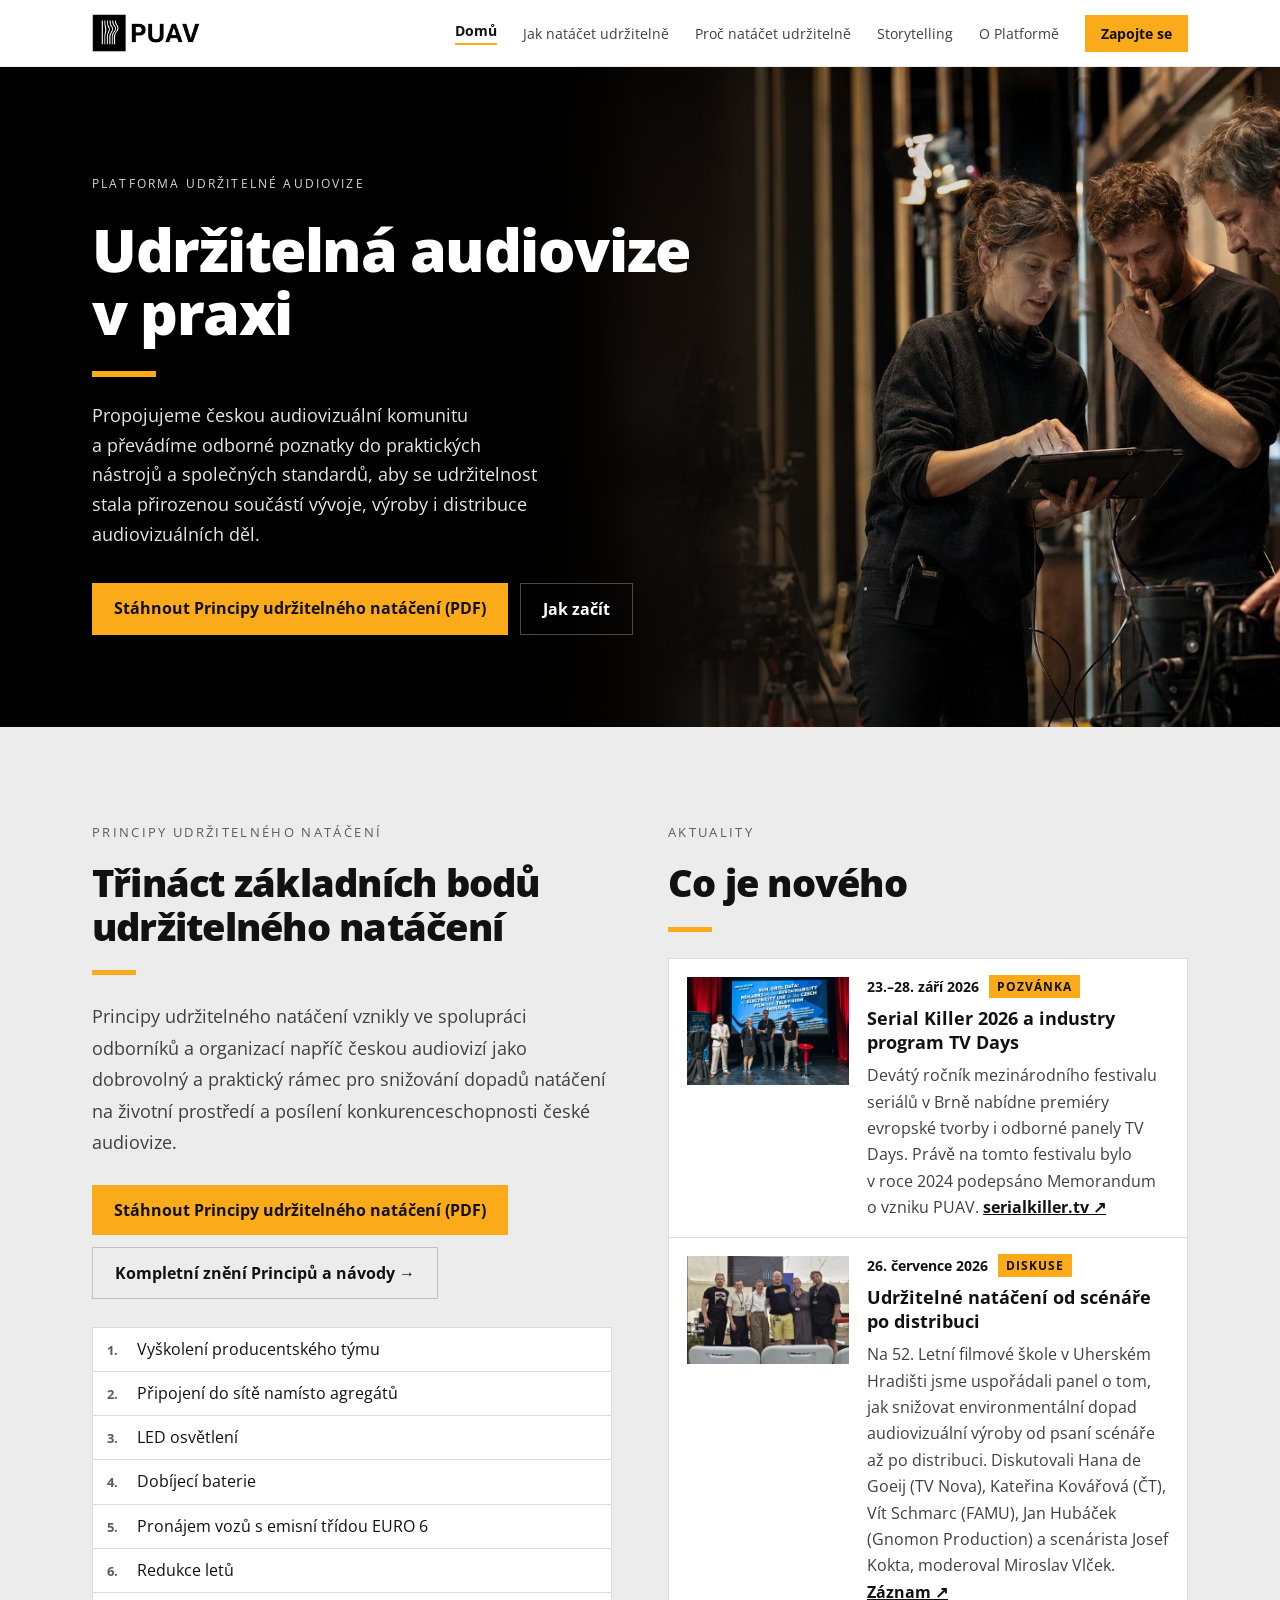
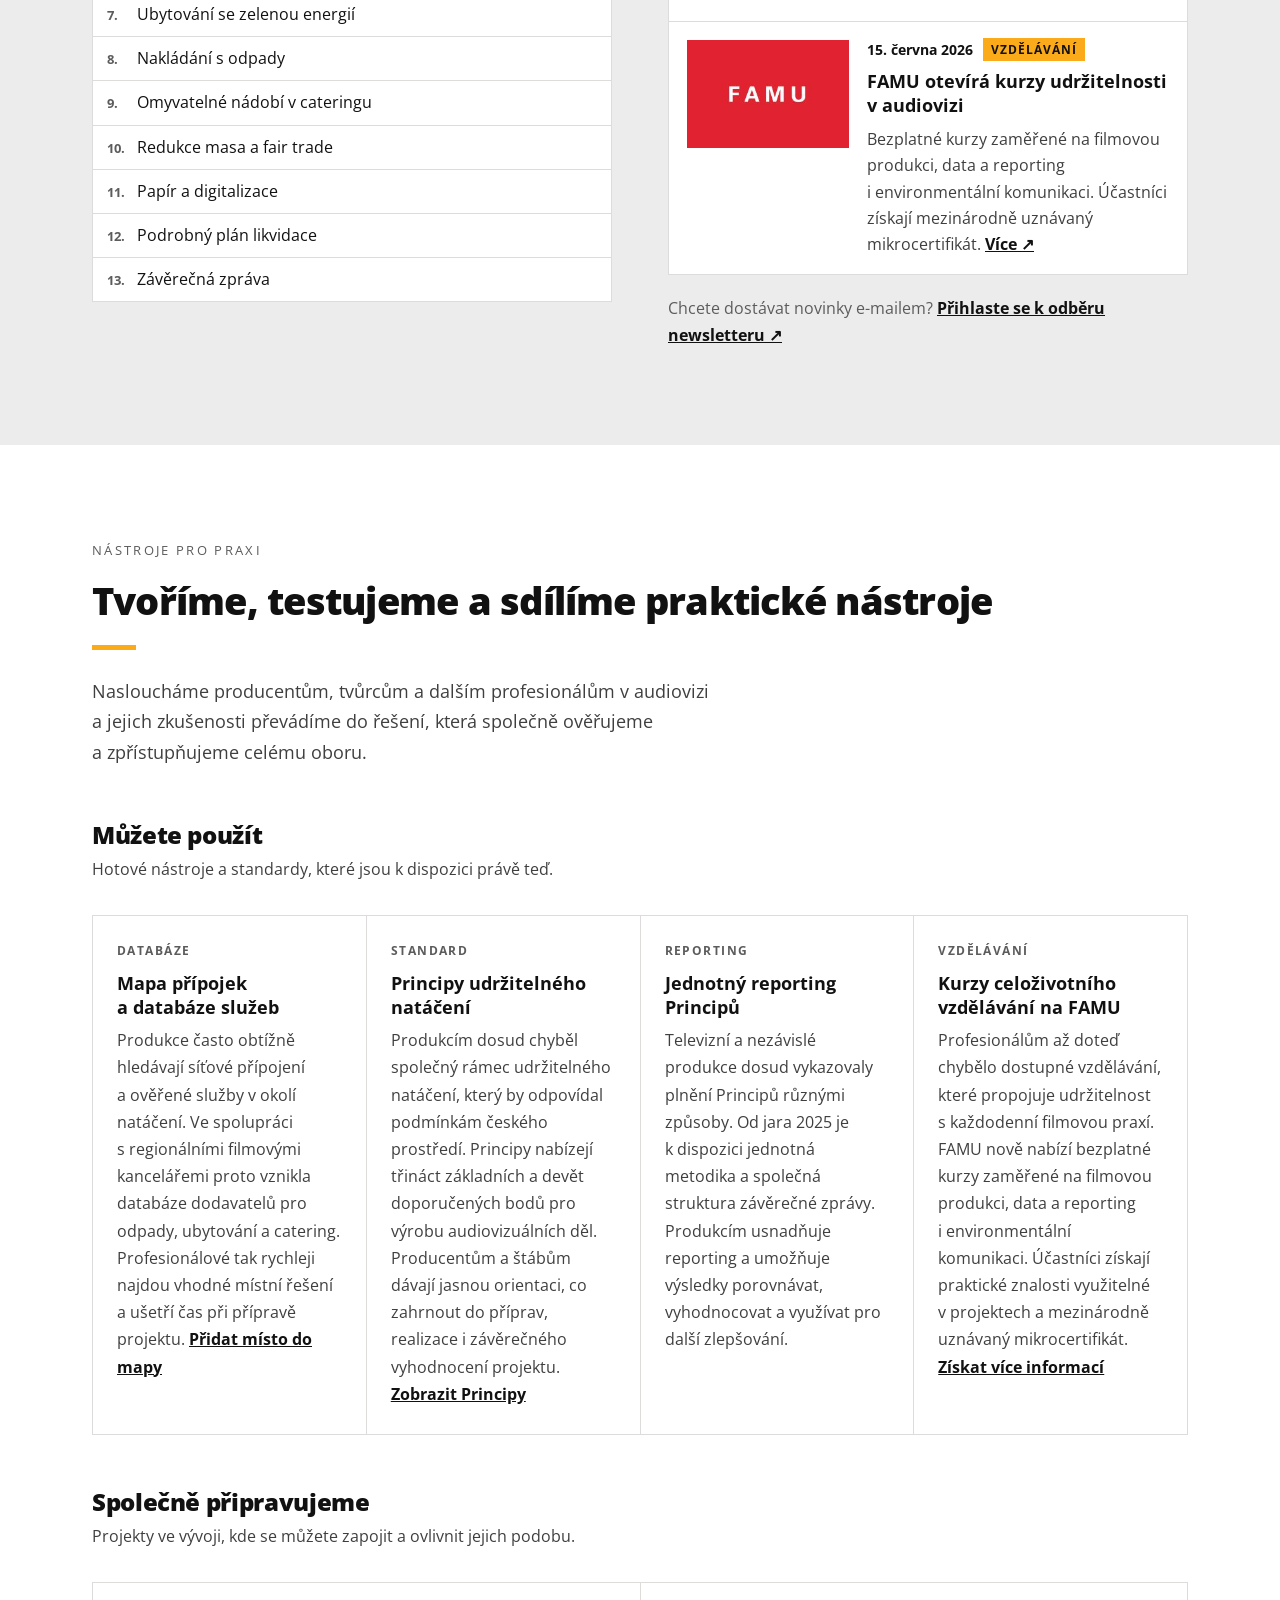
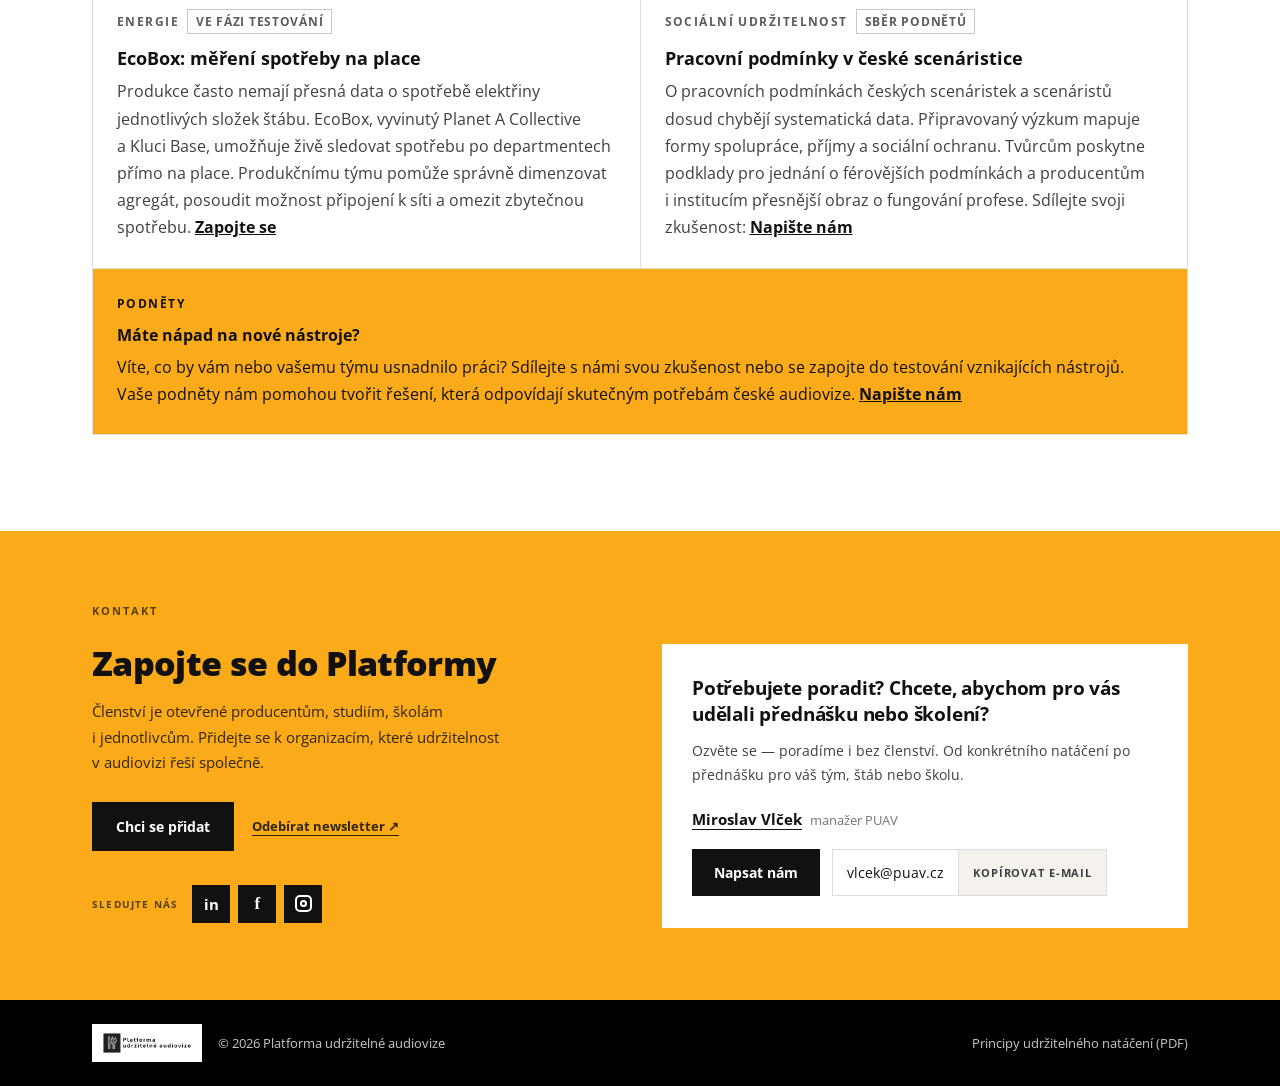
==== docs/index.html @ 274611f6 "Principy EN jako soubor na webu, odkaz na newsletter pod aktualitami - PDF Principles of Sustainable" ====
<!DOCTYPE html>
<html lang="cs">
<head>
<meta charset="utf-8">
<script>document.documentElement.classList.add('js')</script>
<meta name="viewport" content="width=device-width, initial-scale=1">
<title>PUAV – Platforma udržitelné audiovize</title>
<meta name="description" content="PUAV: Platforma udržitelné audiovize. Know-how, Principy udržitelného natáčení a praktické nástroje pro českou audiovizi.">
<link rel="canonical" href="https://puav.cz/">
<meta property="og:type" content="website">
<meta property="og:site_name" content="PUAV – Platforma udržitelné audiovize">
<meta property="og:locale" content="cs_CZ">
<meta property="og:title" content="PUAV – Platforma udržitelné audiovize">
<meta property="og:description" content="PUAV: Platforma udržitelné audiovize. Know-how, Principy udržitelného natáčení a praktické nástroje pro českou audiovizi.">
<meta property="og:url" content="https://puav.cz/">
<meta property="og:image" content="https://puav.cz/assets/img/og-image.jpg">
<meta property="og:image:width" content="1200">
<meta property="og:image:height" content="630">
<meta name="twitter:card" content="summary_large_image">
<link rel="icon" type="image/png" sizes="32x32" href="assets/img/favicon-32.png">
<link rel="apple-touch-icon" sizes="180x180" href="assets/img/apple-touch-icon.png">
<link rel="preload" href="assets/fonts/open-sans-normal-latin-ext.woff2" as="font" type="font/woff2" crossorigin>
<link rel="preload" href="assets/fonts/open-sans-normal-latin.woff2" as="font" type="font/woff2" crossorigin>
<link rel="stylesheet" href="assets/css/puav.css?v=7e4db2ea">
<script src="assets/js/puav.js?v=ec6d3b23" defer></script>
<script type="application/ld+json">{"@context": "https://schema.org", "@type": "Organization", "name": "PUAV – Platforma udržitelné audiovize", "alternateName": "PUAV", "url": "https://puav.cz/", "logo": "https://puav.cz/assets/img/puav-logo-1200.png", "email": "vlcek@puav.cz", "description": "Oborová platforma, která propojuje producenty, režiséry, vysílatele, profesní asociace, filmové školy a odborníky na udržitelnost v české audiovizi.", "foundingDate": "2024-09", "areaServed": "CZ", "sameAs": ["https://www.linkedin.com/company/puavcz", "https://www.facebook.com/puav.cz", "https://www.instagram.com/puav.cz/"]}</script>
</head>
<body>
<a href="#main-content" class="skip-link">Přeskočit na hlavní obsah</a>
<div class="page">
<header class="site-header" style="position: sticky; top: 0px; z-index: 50; background: rgb(255, 255, 255); border-bottom: 1px solid rgb(237, 236, 237);">
  <div style="max-width: 1160px; margin: 0px auto; padding: 14px 32px; display: flex; align-items: center; justify-content: space-between; gap: 28px; flex-wrap: wrap;">
    <a href="./" style="display: flex; align-items: center; text-decoration: none; padding-right: 10px;">
      <img width="360" height="127" src="assets/img/puav-logo.png" alt="PUAV: Platforma udržitelné audiovize" style="height: 38px; width: auto; display: block;">
    </a>
    <button type="button" class="menu-toggle" aria-expanded="false" aria-controls="hlavni-navigace"><span class="menu-toggle-icon" aria-hidden="true"></span><span class="menu-toggle-label">Menu</span></button>
    <nav id="hlavni-navigace" aria-label="Hlavní navigace" style="display: flex; align-items: center; gap: 26px; flex-wrap: wrap;">
      <a aria-current="page" href="./" style="font-size: 14px; font-weight: 700; text-decoration: none; color: rgb(17, 17, 17); border-bottom: 2px solid rgb(251, 170, 26); padding-bottom: 3px;">Domů</a>
      <a href="jak-natacet-udrzitelne/" style="font-size: 14px; text-decoration: none; color: rgb(63, 63, 63);">Jak natáčet udržitelně</a>
      <a href="proc-natacet-udrzitelne/" style="font-size: 14px; text-decoration: none; color: rgb(63, 63, 63);">Proč natáčet udržitelně</a>
      <a href="storytelling/" style="font-size: 14px; text-decoration: none; color: rgb(63, 63, 63);">Storytelling</a>
      <a href="o-platforme/" style="font-size: 14px; text-decoration: none; color: rgb(63, 63, 63);">O&nbsp;Platformě</a>
      <a href="#kontakt" style="font-size: 14px; font-weight: 700; text-decoration: none; color: rgb(17, 17, 17); background: rgb(251, 170, 26); padding: 9px 16px;">Zapojte se</a>
    </nav>
  </div></header>
<main id="main-content">
<section id="top" style="background: rgb(0, 0, 0); color: rgb(255, 255, 255); position: relative; overflow: hidden;">
  <div style="position: absolute; inset: 0px; overflow: hidden;">
    <img width="1672" height="941" src="assets/img/foto-stab-pri-nataceni.jpg" alt="Štáb při natáčení: kamera, světla a technika v hale" class="r0" style="position: absolute; top: 0px; right: 0px; bottom: 0px; width: 58%; height: 100%; object-fit: cover; object-position: 50% 45%; mask-image: linear-gradient(to right, transparent 0%, rgba(0, 0, 0, 0.5) 22%, rgb(0, 0, 0) 46%);">
    <img width="1672" height="941" src="assets/img/foto-stab-pri-nataceni.jpg" alt="" aria-hidden="true" class="r0" style="position: absolute; top: 0px; right: 0px; bottom: 0px; width: 58%; height: 100%; object-fit: cover; object-position: 50% 45%; filter: blur(22px) saturate(0.9); transform: scale(1.08); mask-image: linear-gradient(to right, transparent 0%, rgb(0, 0, 0) 16%, transparent 44%);">
    <div style="position: absolute; inset: 0px; background: linear-gradient(to right, rgb(0, 0, 0) 0%, rgb(0, 0, 0) 34%, rgba(0, 0, 0, 0.72) 48%, rgba(0, 0, 0, 0.12) 72%, rgba(0, 0, 0, 0) 100%);"></div>
      </div>
  <div style="max-width: 1160px; margin: 0px auto; padding: 104px 32px 88px; position: relative; display: grid; grid-template-columns: minmax(0px, 1fr); gap: 56px; align-items: center; min-height: 660px;">
    <div style="max-width: 620px;">
      <span style="display: block; font-size: 12px; letter-spacing: 0.18em; text-transform: uppercase; color: rgb(217, 217, 217); margin-bottom: 26px;">Platforma udržitelné audiovize</span>
      <h1 style="font-size: clamp(36px, 4.6vw, 60px); font-weight: 800; line-height: 1.08; letter-spacing: -0.025em; text-wrap: pretty;">Udržitelná audiovize<br>v&nbsp;praxi</h1>
      <div style="width: 64px; height: 6px; background: rgb(251, 170, 26); margin: 26px 0px 24px;"></div>
      <p style="font-size: 18px; line-height: 1.65; color: rgb(230, 230, 230); max-width: 46ch;">Propojujeme českou audiovizuální komunitu a&nbsp;převádíme odborné poznatky do praktických nástrojů a&nbsp;společných standardů, aby se udržitelnost stala přirozenou součástí vývoje, výroby i&nbsp;distribuce audiovizuálních děl.</p>
            <div style="display: flex; gap: 12px; flex-wrap: wrap; margin-top: 34px;">
        <a href="ke-stazeni/principy-udrzitelneho-nataceni-cz.pdf" download="Principy udrzitelneho nataceni CZ.pdf" style="font-size: 16px; font-weight: 700; text-decoration: none; color: rgb(17, 17, 17); background: rgb(251, 170, 26); padding: 14px 22px;">Stáhnout Principy udržitelného natáčení (PDF)</a>
        <a href="jak-natacet-udrzitelne/" style="font-size: 16px; font-weight: 700; text-decoration: none; color: rgb(255, 255, 255); border: 1px solid rgb(74, 74, 74); padding: 14px 22px;">Jak začít</a>
      </div>
    </div>
  </div></section>
<section id="principy" style="background: rgb(237, 236, 237);">
  <div style="max-width: 1160px; margin: 0px auto; padding: 96px 32px;">
  <div style="display: grid; grid-template-columns: repeat(auto-fit, minmax(340px, 1fr)); gap: 56px; align-items: start;" class="r5">
    <div>

      <span style="display: block; font-size: 13px; letter-spacing: 0.18em; text-transform: uppercase; color: rgb(92, 92, 92); margin-bottom: 20px;">Principy udržitelného natáčení</span>
      <h2 style="font-size: clamp(28px, 3vw, 38px); font-weight: 800; letter-spacing: -0.02em; line-height: 1.15; max-width: 22ch; text-wrap: pretty;">Třináct základních bodů udržitelného natáčení</h2>
      <div style="width: 44px; height: 5px; background: rgb(251, 170, 26); margin: 22px 0px 26px;"></div>
      <p style="font-size: 18px; line-height: 1.75; color: rgb(63, 63, 63); margin-bottom: 20px;">Principy udržitelného natáčení vznikly ve spolupráci odborníků a&nbsp;organizací napříč českou audiovizí jako dobrovolný a&nbsp;praktický rámec pro snižování dopadů natáčení na životní prostředí a&nbsp;posílení konkurenceschopnosti české audiovize.</p>
      <div style="display: flex; gap: 12px; flex-wrap: wrap; margin-top: 26px;">
        <a href="ke-stazeni/principy-udrzitelneho-nataceni-cz.pdf" download="Principy udrzitelneho nataceni CZ.pdf" style="font-size: 16px; font-weight: 700; text-decoration: none; color: rgb(17, 17, 17); background: rgb(251, 170, 26); padding: 14px 22px;">Stáhnout Principy udržitelného natáčení (PDF)</a>
        <a href="jak-natacet-udrzitelne/#principy" style="font-size: 16px; font-weight: 700; text-decoration: none; color: rgb(17, 17, 17); border: 1px solid rgb(192, 192, 192); padding: 14px 22px;">Kompletní znění Principů a&nbsp;návody →</a>
      </div>
      <ol style="display: grid; grid-template-columns: 1fr; gap: 1px; background: rgb(222, 220, 218); border: 1px solid rgb(222, 220, 218); margin-top: 28px;">
        <li style="background: rgb(255, 255, 255); padding: 10px 14px; display: flex; align-items: baseline; gap: 8px;"><span style="font-size: 13px; font-weight: 700; color: rgb(92, 92, 92); min-width: 22px;">1.</span><span style="font-size: 16px; line-height: 1.45;">Vyškolení producentského týmu</span></li>
        <li style="background: rgb(255, 255, 255); padding: 10px 14px; display: flex; align-items: baseline; gap: 8px;"><span style="font-size: 13px; font-weight: 700; color: rgb(92, 92, 92); min-width: 22px;">2.</span><span style="font-size: 16px; line-height: 1.45;">Připojení do sítě namísto agregátů</span></li>
        <li style="background: rgb(255, 255, 255); padding: 10px 14px; display: flex; align-items: baseline; gap: 8px;"><span style="font-size: 13px; font-weight: 700; color: rgb(92, 92, 92); min-width: 22px;">3.</span><span style="font-size: 16px; line-height: 1.45;">LED osvětlení</span></li>
        <li style="background: rgb(255, 255, 255); padding: 10px 14px; display: flex; align-items: baseline; gap: 8px;"><span style="font-size: 13px; font-weight: 700; color: rgb(92, 92, 92); min-width: 22px;">4.</span><span style="font-size: 16px; line-height: 1.45;">Dobíjecí baterie</span></li>
        <li style="background: rgb(255, 255, 255); padding: 10px 14px; display: flex; align-items: baseline; gap: 8px;"><span style="font-size: 13px; font-weight: 700; color: rgb(92, 92, 92); min-width: 22px;">5.</span><span style="font-size: 16px; line-height: 1.45;">Pronájem vozů s&nbsp;emisní třídou EURO 6</span></li>
        <li style="background: rgb(255, 255, 255); padding: 10px 14px; display: flex; align-items: baseline; gap: 8px;"><span style="font-size: 13px; font-weight: 700; color: rgb(92, 92, 92); min-width: 22px;">6.</span><span style="font-size: 16px; line-height: 1.45;">Redukce letů</span></li>
        <li style="background: rgb(255, 255, 255); padding: 10px 14px; display: flex; align-items: baseline; gap: 8px;"><span style="font-size: 13px; font-weight: 700; color: rgb(92, 92, 92); min-width: 22px;">7.</span><span style="font-size: 16px; line-height: 1.45;">Ubytování se zelenou energií</span></li>
        <li style="background: rgb(255, 255, 255); padding: 10px 14px; display: flex; align-items: baseline; gap: 8px;"><span style="font-size: 13px; font-weight: 700; color: rgb(92, 92, 92); min-width: 22px;">8.</span><span style="font-size: 16px; line-height: 1.45;">Nakládání s&nbsp;odpady</span></li>
        <li style="background: rgb(255, 255, 255); padding: 10px 14px; display: flex; align-items: baseline; gap: 8px;"><span style="font-size: 13px; font-weight: 700; color: rgb(92, 92, 92); min-width: 22px;">9.</span><span style="font-size: 16px; line-height: 1.45;">Omyvatelné nádobí v&nbsp;cateringu</span></li>
        <li style="background: rgb(255, 255, 255); padding: 10px 14px; display: flex; align-items: baseline; gap: 8px;"><span style="font-size: 13px; font-weight: 700; color: rgb(92, 92, 92); min-width: 22px;">10.</span><span style="font-size: 16px; line-height: 1.45;">Redukce masa a&nbsp;fair trade</span></li>
        <li style="background: rgb(255, 255, 255); padding: 10px 14px; display: flex; align-items: baseline; gap: 8px;"><span style="font-size: 13px; font-weight: 700; color: rgb(92, 92, 92); min-width: 22px;">11.</span><span style="font-size: 16px; line-height: 1.45;">Papír a&nbsp;digitalizace</span></li>
        <li style="background: rgb(255, 255, 255); padding: 10px 14px; display: flex; align-items: baseline; gap: 8px;"><span style="font-size: 13px; font-weight: 700; color: rgb(92, 92, 92); min-width: 22px;">12.</span><span style="font-size: 16px; line-height: 1.45;">Podrobný plán likvidace</span></li>
        <li style="background: rgb(255, 255, 255); padding: 10px 14px; display: flex; align-items: baseline; gap: 8px;"><span style="font-size: 13px; font-weight: 700; color: rgb(92, 92, 92); min-width: 22px;">13.</span><span style="font-size: 16px; line-height: 1.45;">Závěrečná zpráva</span></li>
      </ol>
    </div>
    <div id="aktuality">

      <span style="display: block; font-size: 13px; letter-spacing: 0.18em; text-transform: uppercase; color: rgb(92, 92, 92); margin-bottom: 20px;">Aktuality</span>
      <h2 style="font-size: clamp(28px, 3vw, 38px); font-weight: 800; letter-spacing: -0.02em; line-height: 1.15; text-wrap: pretty;">Co je nového</h2>
      <div style="width: 44px; height: 5px; background: rgb(251, 170, 26); margin: 22px 0px 26px;"></div>
      <div style="display: grid; grid-template-columns: repeat(auto-fit, minmax(330px, 1fr)); gap: 1px; background: rgb(222, 220, 218); border: 1px solid rgb(222, 220, 218);" class="r5">

        <!-- AKTUALITY:START -->
        <article class="news-item">
          <div class="news-thumb" style="background: rgb(237, 236, 237); position: relative; overflow: hidden;"><img src="assets/img/aktualita-serial-killer.jpg" width="720" height="480" loading="lazy" decoding="async" alt="Panelová diskuse o udržitelném využívání elektřiny na Serial Killer TV Days" style="position: absolute; inset: 0; width: 100%; height: 100%; object-fit: cover; object-position: 50% 50%;"></div>
          <div style="padding: 16px 18px;">
            <div style="display: flex; align-items: center; gap: 10px; flex-wrap: wrap; margin-bottom: 8px;">
              <time datetime="2026-09-23" style="font-size: 14px; font-weight: 700; color: rgb(17, 17, 17);">23.–28. září 2026</time>
              <span style="font-size: 12px; font-weight: 700; letter-spacing: 0.08em; text-transform: uppercase; background: rgb(251, 170, 26); color: rgb(17, 17, 17); padding: 3px 8px;">Pozvánka</span>
            </div>
            <h3 style="font-size: 18px; font-weight: 700; line-height: 1.35; margin-bottom: 8px;">Serial Killer 2026 a&nbsp;industry program TV Days</h3>
            <p style="font-size: 16px; line-height: 1.65; color: rgb(63, 63, 63);">Devátý ročník mezinárodního festivalu seriálů v&nbsp;Brně nabídne premiéry evropské tvorby i&nbsp;odborné panely TV Days. Právě na tomto festivalu bylo v&nbsp;roce 2024 podepsáno Memorandum o&nbsp;vzniku PUAV. <a href="https://serialkiller.tv/" target="_blank" rel="noopener" style="font-weight: 700;">serialkiller.tv ↗</a></p>
          </div>
        </article>
        <article class="news-item">
          <div class="news-thumb" style="background: rgb(237, 236, 237); position: relative; overflow: hidden;"><img src="assets/img/aktualita-lfs-2026.jpg" width="720" height="541" loading="lazy" decoding="async" alt="Účastníci panelu Udržitelné natáčení od scénáře po distribuci na Letní filmové škole" style="position: absolute; inset: 0; width: 100%; height: 100%; object-fit: cover; object-position: 50% 50%;"></div>
          <div style="padding: 16px 18px;">
            <div style="display: flex; align-items: center; gap: 10px; flex-wrap: wrap; margin-bottom: 8px;">
              <time datetime="2026-07-26" style="font-size: 14px; font-weight: 700; color: rgb(17, 17, 17);">26. července 2026</time>
              <span style="font-size: 12px; font-weight: 700; letter-spacing: 0.08em; text-transform: uppercase; background: rgb(251, 170, 26); color: rgb(17, 17, 17); padding: 3px 8px;">Diskuse</span>
            </div>
            <h3 style="font-size: 18px; font-weight: 700; line-height: 1.35; margin-bottom: 8px;">Udržitelné natáčení od scénáře po distribuci</h3>
            <p style="font-size: 16px; line-height: 1.65; color: rgb(63, 63, 63);">Na 52. Letní filmové škole v&nbsp;Uherském Hradišti jsme uspořádali panel o&nbsp;tom, jak snižovat environmentální dopad audiovizuální výroby od psaní scénáře až po distribuci. Diskutovali Hana de Goeij (TV Nova), Kateřina Kovářová (ČT), Vít Schmarc (FAMU), Jan Hubáček (Gnomon Production) a&nbsp;scenárista Josef Kokta, moderoval Miroslav Vlček. <a href="https://youtu.be/MlWrlD6T4PE" target="_blank" rel="noopener" style="font-weight: 700;">Záznam ↗</a></p>
          </div>
        </article>
        <article class="news-item">
          <div class="news-thumb" style="background: rgb(225, 34, 49); display: flex; align-items: center; justify-content: center; padding: 12px;"><img src="assets/img/aktualita-famu.png" width="152" height="64" loading="lazy" decoding="async" alt="FAMU" style="width: 70%; max-width: 140px; height: auto; display: block;"></div>
          <div style="padding: 16px 18px;">
            <div style="display: flex; align-items: center; gap: 10px; flex-wrap: wrap; margin-bottom: 8px;">
              <time datetime="2026-06-15" style="font-size: 14px; font-weight: 700; color: rgb(17, 17, 17);">15. června 2026</time>
              <span style="font-size: 12px; font-weight: 700; letter-spacing: 0.08em; text-transform: uppercase; background: rgb(251, 170, 26); color: rgb(17, 17, 17); padding: 3px 8px;">Vzdělávání</span>
            </div>
            <h3 style="font-size: 18px; font-weight: 700; line-height: 1.35; margin-bottom: 8px;">FAMU otevírá kurzy udržitelnosti v&nbsp;audiovizi</h3>
            <p style="font-size: 16px; line-height: 1.65; color: rgb(63, 63, 63);">Bezplatné kurzy zaměřené na filmovou produkci, data a&nbsp;reporting i&nbsp;environmentální komunikaci. Účastníci získají mezinárodně uznávaný mikrocertifikát. <a href="https://www.famu.cz/cs/fakulta/environmentalni-agenda/udrzitelnost-v-audiovizi-nove-kurzy-czv-s-mikrocertifikaty/" target="_blank" rel="noopener" style="font-weight: 700;">Více ↗</a></p>
          </div>
        </article>
        <!-- AKTUALITY:END -->

      </div>
      <p style="font-size: 16px; line-height: 1.7; color: rgb(92, 92, 92); margin-top: 20px;">Chcete dostávat novinky e-mailem? <a href="https://puav.substack.com/" target="_blank" rel="noopener" style="font-weight: 700; color: rgb(17, 17, 17);">Přihlaste se k&nbsp;odběru newsletteru ↗</a></p>
    </div>
    </div>
  </div>
  </section>
<section id="aktivity">
  <div style="max-width: 1160px; margin: 0px auto; padding: 96px 32px;">
  <span style="display: block; font-size: 13px; letter-spacing: 0.18em; text-transform: uppercase; color: rgb(92, 92, 92); margin-bottom: 20px;">Nástroje pro praxi</span>
  <h2 style="font-size: clamp(28px, 3vw, 38px); font-weight: 800; letter-spacing: -0.02em; line-height: 1.15;">Tvoříme, testujeme a&nbsp;sdílíme praktické nástroje</h2>
  <div style="width: 44px; height: 5px; background: rgb(251, 170, 26); margin: 22px 0px 26px;"></div>
  <p style="font-size: 18px; line-height: 1.7; color: rgb(63, 63, 63); max-width: 62ch;">Nasloucháme producentům, tvůrcům a&nbsp;dalším profesionálům v&nbsp;audiovizi a&nbsp;jejich zkušenosti převádíme do řešení, která společně ověřujeme a&nbsp;zpřístupňujeme celému oboru.</p>
  <h3 style="font-size: clamp(20px, 2.1vw, 24px); font-weight: 800; letter-spacing: -0.015em; line-height: 1.25; margin: 52px 0px 6px;">Můžete použít</h3>
  <p style="font-size: 16px; line-height: 1.7; color: rgb(63, 63, 63); max-width: 62ch;">Hotové nástroje a&nbsp;standardy, které jsou k&nbsp;dispozici právě teď.</p><div style="display: grid; grid-template-columns: repeat(auto-fit, minmax(245px, 1fr)); gap: 1px; background: rgb(222, 220, 218); border: 1px solid rgb(222, 220, 218); margin-top: 32px;" class="r5">
    <div style="background: rgb(255, 255, 255); padding: 26px 24px;">
      <div style="display: flex; align-items: center; gap: 8px; margin-bottom: 12px; flex-wrap: wrap;">
        <span style="font-size: 12px; font-weight: 700; letter-spacing: 0.12em; text-transform: uppercase; color: rgb(92, 92, 92);">Databáze</span>
      </div>
      <h3 style="font-size: 18px; font-weight: 700; line-height: 1.35; margin-bottom: 8px;">Mapa přípojek a&nbsp;databáze služeb</h3>
      <p style="font-size: 16px; line-height: 1.7; color: rgb(63, 63, 63);">Produkce často obtížně hledávají síťové přípojení a&nbsp;ověřené služby v&nbsp;okolí natáčení. Ve spolupráci s&nbsp;regionálními filmovými kancelářemi proto vznikla databáze dodavatelů pro odpady, ubytování a&nbsp;catering. Profesionálové tak rychleji najdou vhodné místní řešení a&nbsp;ušetří čas při přípravě projektu. <a href="https://www.mapotic.com/kratkodobepripojky" target="_blank" rel="noopener" style="font-weight: 700;">Přidat místo do mapy</a></p>
    </div>
    <div style="background: rgb(255, 255, 255); padding: 26px 24px;">
      <div style="display: flex; align-items: center; gap: 8px; margin-bottom: 12px; flex-wrap: wrap;">
        <span style="font-size: 12px; font-weight: 700; letter-spacing: 0.12em; text-transform: uppercase; color: rgb(92, 92, 92);">Standard</span>
      </div>
      <h3 style="font-size: 18px; font-weight: 700; line-height: 1.35; margin-bottom: 8px;">Principy udržitelného natáčení</h3>
      <p style="font-size: 16px; line-height: 1.7; color: rgb(63, 63, 63);">Produkcím dosud chyběl společný rámec udržitelného natáčení, který by odpovídal podmínkám českého prostředí. Principy nabízejí třináct základních a&nbsp;devět doporučených bodů pro výrobu audiovizuálních děl. Producentům a&nbsp;štábům dávají jasnou orientaci, co zahrnout do příprav, realizace i&nbsp;závěrečného vyhodnocení projektu. <a href="jak-natacet-udrzitelne/#principy" style="font-weight: 700;">Zobrazit Principy</a></p>
    </div>
    <div style="background: rgb(255, 255, 255); padding: 26px 24px;">
      <div style="display: flex; align-items: center; gap: 8px; margin-bottom: 12px; flex-wrap: wrap;">
        <span style="font-size: 12px; font-weight: 700; letter-spacing: 0.12em; text-transform: uppercase; color: rgb(92, 92, 92);">Reporting</span>
      </div>
      <h3 style="font-size: 18px; font-weight: 700; line-height: 1.35; margin-bottom: 8px;">Jednotný reporting Principů</h3>
      <p style="font-size: 16px; line-height: 1.7; color: rgb(63, 63, 63);">Televizní a&nbsp;nezávislé produkce dosud vykazovaly plnění Principů různými způsoby. Od jara 2025 je k&nbsp;dispozici jednotná metodika a&nbsp;společná struktura závěrečné zprávy. Produkcím usnadňuje reporting a&nbsp;umožňuje výsledky porovnávat, vyhodnocovat a&nbsp;využívat pro další zlepšování.</p>
    </div>
    <div style="background: rgb(255, 255, 255); padding: 26px 24px;">
      <div style="display: flex; align-items: center; gap: 8px; margin-bottom: 12px; flex-wrap: wrap;">
        <span style="font-size: 12px; font-weight: 700; letter-spacing: 0.12em; text-transform: uppercase; color: rgb(92, 92, 92);">Vzdělávání</span>
      </div>
      <h3 style="font-size: 18px; font-weight: 700; line-height: 1.35; margin-bottom: 8px;">Kurzy celoživotního vzdělávání na FAMU</h3>
      <p style="font-size: 16px; line-height: 1.7; color: rgb(63, 63, 63);">Profesionálům až doteď chybělo dostupné vzdělávání, které propojuje udržitelnost s&nbsp;každodenní filmovou praxí. FAMU nově nabízí bezplatné kurzy zaměřené na filmovou produkci, data a&nbsp;reporting i&nbsp;environmentální komunikaci. Účastníci získají praktické znalosti využitelné v&nbsp;projektech a&nbsp;mezinárodně uznávaný mikrocertifikát. <a href="https://www.famu.cz/cs/fakulta/environmentalni-agenda/udrzitelnost-v-audiovizi-nove-kurzy-czv-s-mikrocertifikaty/" target="_blank" rel="noopener" style="font-weight: 700;">Získat více informací</a></p>
    </div>
  </div>
  <h3 style="font-size: clamp(20px, 2.1vw, 24px); font-weight: 800; letter-spacing: -0.015em; line-height: 1.25; margin: 52px 0px 6px;">Společně připravujeme</h3>
  <p style="font-size: 16px; line-height: 1.7; color: rgb(63, 63, 63); max-width: 62ch;">Projekty ve vývoji, kde se můžete zapojit a&nbsp;ovlivnit jejich podobu.</p><div style="display: grid; grid-template-columns: repeat(auto-fit, minmax(340px, 1fr)); gap: 1px; background: rgb(222, 220, 218); border: 1px solid rgb(222, 220, 218); margin-top: 32px;" class="r5">
    <div style="background: rgb(255, 255, 255); padding: 26px 24px;">
      <div style="display: flex; align-items: center; gap: 8px; margin-bottom: 12px; flex-wrap: wrap;">
        <span style="font-size: 12px; font-weight: 700; letter-spacing: 0.12em; text-transform: uppercase; color: rgb(92, 92, 92);">Energie</span>
        <span style="font-size: 12px; font-weight: 700; letter-spacing: 0.06em; text-transform: uppercase; background: rgb(255, 255, 255); color: rgb(92, 92, 92); border: 1px solid rgb(201, 198, 195); padding: 3px 8px;">ve fázi testování</span>
      </div>
      <h3 style="font-size: 18px; font-weight: 700; line-height: 1.35; margin-bottom: 8px;">EcoBox: měření spotřeby na place</h3>
      <p style="font-size: 16px; line-height: 1.7; color: rgb(63, 63, 63);">Produkce často nemají přesná data o&nbsp;spotřebě elektřiny jednotlivých složek štábu. EcoBox, vyvinutý Planet A&nbsp;Collective a&nbsp;Kluci Base, umožňuje živě sledovat spotřebu po departmentech přímo na place. Produkčnímu týmu pomůže správně dimenzovat agregát, posoudit možnost připojení k&nbsp;síti a&nbsp;omezit zbytečnou spotřebu. <a href="#kontakt" style="font-weight: 700;">Zapojte se</a></p>
    </div>
    <div style="background: rgb(255, 255, 255); padding: 26px 24px;">
      <div style="display: flex; align-items: center; gap: 8px; margin-bottom: 12px; flex-wrap: wrap;">
        <span style="font-size: 12px; font-weight: 700; letter-spacing: 0.12em; text-transform: uppercase; color: rgb(92, 92, 92);">Sociální udržitelnost</span>
        <span style="font-size: 12px; font-weight: 700; letter-spacing: 0.06em; text-transform: uppercase; background: rgb(255, 255, 255); color: rgb(92, 92, 92); border: 1px solid rgb(201, 198, 195); padding: 3px 8px;">sběr podnětů</span>
      </div>
      <h3 style="font-size: 18px; font-weight: 700; line-height: 1.35; margin-bottom: 8px;">Pracovní podmínky v&nbsp;české scenáristice</h3><p style="font-size: 16px; line-height: 1.7; color: rgb(63, 63, 63);">O&nbsp;pracovních podmínkách českých scenáristek a&nbsp;scenáristů dosud chybějí systematická data. Připravovaný výzkum mapuje formy spolupráce, příjmy a&nbsp;sociální ochranu. Tvůrcům poskytne podklady pro jednání o&nbsp;férovějších podmínkách a&nbsp;producentům i&nbsp;institucím přesnější obraz o&nbsp;fungování profese. Sdílejte svoji zkušenost: <a href="#kontakt" style="font-weight: 700;">Napište nám</a></p>
    </div>
    <div style="background: rgb(251, 170, 26); padding: 26px 24px; grid-column: span 2;" class="r6">
      <div style="display: flex; align-items: center; gap: 8px; margin-bottom: 12px; flex-wrap: wrap;">
        <span style="font-size: 12px; font-weight: 700; letter-spacing: 0.12em; text-transform: uppercase; color: rgb(17, 17, 17);">Podněty</span>
      </div>
      <h3 style="font-size: 16px; font-weight: 700; margin-bottom: 8px; color: rgb(17, 17, 17);">Máte nápad na nové nástroje?</h3>
      <p style="font-size: 16px; line-height: 1.7; color: rgb(17, 17, 17);">Víte, co by vám nebo vašemu týmu usnadnilo práci? Sdílejte s&nbsp;námi svou zkušenost nebo se zapojte do testování vznikajících nástrojů. Vaše podněty nám pomohou tvořit řešení, která odpovídají skutečným potřebám české audiovize. <a href="#kontakt" style="font-weight: 700; color: rgb(17, 17, 17);">Napište nám</a></p>
    </div>
  </div>
  </div></section>
<!-- Galerie je dočasně skrytá: pro zobrazení smažte atribut hidden. -->
<section hidden id="galerie" style="background: rgb(0, 0, 0); color: rgb(255, 255, 255);">
  <div style="max-width: 1160px; margin: 0px auto; padding: 80px 32px 40px;">
    <span style="display: block; font-size: 11px; letter-spacing: 0.18em; text-transform: uppercase; color: rgb(192, 192, 192); margin-bottom: 20px;">Udržitelnost v&nbsp;praxi</span>
    <h2 style="font-size: clamp(26px, 2.8vw, 34px); font-weight: 800; letter-spacing: -0.02em; line-height: 1.15; max-width: 24ch; text-wrap: pretty;">Takhle to vypadá na place</h2>
    <div style="width: 44px; height: 5px; background: rgb(251, 170, 26); margin: 22px 0px 24px;"></div>
    <p style="font-size: 16px; line-height: 1.7; color: rgb(168, 168, 168); max-width: 56ch;">Konkrétní kroky z&nbsp;českých produkcí, ne ilustrační fotobanka.</p>
  </div>
  <div style="display: grid; grid-template-columns: repeat(3, minmax(0px, 1fr)); gap: 1px; background: rgb(0, 0, 0); border-top: 1px solid rgb(26, 26, 26); border-bottom: 1px solid rgb(26, 26, 26);" class="r7">
    <figure style="background: rgb(0, 0, 0); display: block; min-width: 0px; outline: rgb(26, 26, 26) solid 1px;">
      <div style="position: relative; width: 100%; min-width: 0px; aspect-ratio: 4 / 5; overflow: hidden;">
        <!-- FOTO puav-praxe-1: připojení do sítě místo agregátu -->
      </div>
      <figcaption style="padding: 14px 18px 18px;">
        <strong style="display: block; font-size: 10px; font-weight: 700; letter-spacing: 0.12em; text-transform: uppercase; color: rgb(251, 170, 26); margin-bottom: 6px;">Energie</strong>
        <span style="font-size: 13px; line-height: 1.6; color: rgb(208, 208, 208);">Rozvaděč na lokaci místo diesel agregátu</span>
      </figcaption>
    </figure>
    <figure style="background: rgb(0, 0, 0); display: block; min-width: 0px; outline: rgb(26, 26, 26) solid 1px;">
      <div style="position: relative; width: 100%; min-width: 0px; aspect-ratio: 4 / 5; overflow: hidden;">
        <!-- FOTO puav-praxe-2: LED svícení na place -->
      </div>
      <figcaption style="padding: 14px 18px 18px;">
        <strong style="display: block; font-size: 10px; font-weight: 700; letter-spacing: 0.12em; text-transform: uppercase; color: rgb(251, 170, 26); margin-bottom: 6px;">Světla</strong>
        <span style="font-size: 13px; line-height: 1.6; color: rgb(208, 208, 208);">LED technologie s&nbsp;nízkou spotřebou</span>
      </figcaption>
    </figure>
    <figure style="background: rgb(0, 0, 0); display: block; min-width: 0px; outline: rgb(26, 26, 26) solid 1px;">
      <div style="position: relative; width: 100%; min-width: 0px; aspect-ratio: 4 / 5; overflow: hidden;">
        <!-- FOTO puav-praxe-3: modulární kulisy / stavba -->
      </div>
      <figcaption style="padding: 14px 18px 18px;">
        <strong style="display: block; font-size: 10px; font-weight: 700; letter-spacing: 0.12em; text-transform: uppercase; color: rgb(251, 170, 26); margin-bottom: 6px;">Materiál</strong>
        <span style="font-size: 13px; line-height: 1.6; color: rgb(208, 208, 208);">Modulární kulisy, které se dají znovu použít</span>
      </figcaption>
    </figure>
    <figure style="background: rgb(0, 0, 0); display: block; min-width: 0px; outline: rgb(26, 26, 26) solid 1px;">
      <div style="position: relative; width: 100%; min-width: 0px; aspect-ratio: 4 / 5; overflow: hidden;">
        <!-- FOTO puav-praxe-4: třídění odpadu na place -->
      </div>
      <figcaption style="padding: 14px 18px 18px;">
        <strong style="display: block; font-size: 10px; font-weight: 700; letter-spacing: 0.12em; text-transform: uppercase; color: rgb(251, 170, 26); margin-bottom: 6px;">Odpad</strong>
        <span style="font-size: 13px; line-height: 1.6; color: rgb(208, 208, 208);">Třídění na papír, plast, kov, sklo a&nbsp;směs</span>
      </figcaption>
    </figure>
    <figure style="background: rgb(0, 0, 0); display: block; min-width: 0px; outline: rgb(26, 26, 26) solid 1px;">
      <div style="position: relative; width: 100%; min-width: 0px; aspect-ratio: 4 / 5; overflow: hidden;">
        <!-- FOTO puav-praxe-5: catering: omyvatelné nádobí -->
      </div>
      <figcaption style="padding: 14px 18px 18px;">
        <strong style="display: block; font-size: 10px; font-weight: 700; letter-spacing: 0.12em; text-transform: uppercase; color: rgb(251, 170, 26); margin-bottom: 6px;">Catering</strong>
        <span style="font-size: 13px; line-height: 1.6; color: rgb(208, 208, 208);">Omyvatelné nádobí a&nbsp;plnitelné lahve</span>
      </figcaption>
    </figure>
    <figure style="background: rgb(0, 0, 0); display: block; min-width: 0px; outline: rgb(26, 26, 26) solid 1px;">
      <div style="position: relative; width: 100%; min-width: 0px; aspect-ratio: 4 / 5; overflow: hidden;">
        <!-- FOTO puav-praxe-6: doprava štábu -->
      </div>
      <figcaption style="padding: 14px 18px 18px;">
        <strong style="display: block; font-size: 10px; font-weight: 700; letter-spacing: 0.12em; text-transform: uppercase; color: rgb(251, 170, 26); margin-bottom: 6px;">Doprava</strong>
        <span style="font-size: 13px; line-height: 1.6; color: rgb(208, 208, 208);">Sdílené jízdy a&nbsp;vozy EURO 6</span>
      </figcaption>
    </figure>
  </div></section>
<section id="kontakt" style="background: rgb(251, 170, 26); color: rgb(17, 17, 17);">
  <div style="max-width: 1160px; margin: 0px auto; padding: 72px 32px;">
    <span style="display: block; font-size: 11px; font-weight: 700; letter-spacing: 0.18em; text-transform: uppercase; color: rgb(87, 65, 5); margin-bottom: 26px;">Kontakt</span>
    <div style="display: grid; grid-template-columns: repeat(auto-fit, minmax(320px, 1fr)); gap: 44px; align-items: start;" class="r5">

      <div>
        <h2 style="font-size: clamp(26px, 2.8vw, 34px); font-weight: 800; letter-spacing: -0.02em; line-height: 1.15; text-wrap: pretty;">Zapojte se do Platformy</h2>
        <p style="font-size: 15px; line-height: 1.7; color: rgb(51, 39, 10); max-width: 46ch; margin-top: 16px;">Členství je otevřené producentům, studiím, školám i&nbsp;jednotlivcům. Přidejte se k&nbsp;organizacím, které udržitelnost v&nbsp;audiovizi řeší společně.</p>
        <div style="display: flex; align-items: center; gap: 18px; flex-wrap: wrap; margin-top: 26px;">
          <button type="button" data-contact="Členství v PUAV" aria-haspopup="dialog" class="hv-bg-dark" style="font-family: inherit; font-size: 14px; font-weight: 700; color: rgb(255, 255, 255); background: rgb(17, 17, 17); border-width: medium; border-style: none; border-color: currentcolor; border-image: none; padding: 15px 24px; cursor: pointer;">Chci se přidat</button>
          <a href="https://puav.substack.com/" target="_blank" rel="noopener" class="hv-text-black" style="font-size: 13px; font-weight: 700; color: rgb(51, 39, 10); text-decoration: underline; text-underline-offset: 4px;">Odebírat newsletter ↗</a>
        </div>
        <div style="display: flex; align-items: center; gap: 14px; flex-wrap: wrap; margin-top: 34px;">
          <span style="font-size: 10px; font-weight: 700; letter-spacing: 0.12em; text-transform: uppercase; color: rgb(87, 65, 5);">Sledujte nás</span>
          <div style="display: flex; gap: 8px;">
            <a href="https://www.linkedin.com/company/puavcz" target="_blank" rel="noopener" aria-label="LinkedIn" title="LinkedIn" class="hv-social" style="width: 38px; height: 38px; background: rgb(17, 17, 17); color: rgb(255, 255, 255); display: flex; align-items: center; justify-content: center; text-decoration: none; font-size: 15px; font-weight: 700; letter-spacing: -0.01em;">in</a>
            <a href="https://www.facebook.com/puav.cz" target="_blank" rel="noopener" aria-label="Facebook" title="Facebook" class="hv-social" style="width: 38px; height: 38px; background: rgb(17, 17, 17); color: rgb(255, 255, 255); display: flex; align-items: center; justify-content: center; text-decoration: none; font-size: 17px; font-weight: 700; font-family: Georgia, &quot;Times New Roman&quot;, serif;">f</a>
            <a href="https://www.instagram.com/puav.cz/" target="_blank" rel="noopener" aria-label="Instagram" title="Instagram" class="hv-social" style="width: 38px; height: 38px; background: rgb(17, 17, 17); color: rgb(255, 255, 255); display: flex; align-items: center; justify-content: center; text-decoration: none;"><span style="width: 17px; height: 17px; border: 2px solid; border-radius: 5px; display: flex; align-items: center; justify-content: center;"><span style="width: 7px; height: 7px; border: 2px solid; border-radius: 50%;"></span></span></a>
          </div>
        </div>
      </div>

      <div style="background: rgb(255, 255, 255); padding: 32px 30px;">
        <h3 style="font-size: 19px; font-weight: 700; line-height: 1.35; letter-spacing: -0.01em; text-wrap: pretty;">Potřebujete poradit? Chcete, abychom pro vás udělali přednášku nebo školení?</h3>
        <p style="font-size: 14px; line-height: 1.7; color: rgb(63, 63, 63); margin-top: 12px;">Ozvěte se — poradíme i&nbsp;bez členství. Od konkrétního natáčení po přednášku pro váš tým, štáb nebo školu.</p>
        <div style="display: flex; align-items: baseline; gap: 8px; flex-wrap: wrap; margin-top: 22px;">
          <a href="o-platforme/#manazer" style="font-size: 15px; font-weight: 700; color: rgb(17, 17, 17); text-decoration: underline; text-decoration-thickness: 1px; text-underline-offset: 4px;">Miroslav Vlček</a>
          <span style="font-size: 13px; color: rgb(118, 118, 118);">manažer PUAV</span>
        </div>
        <div style="display: flex; align-items: center; gap: 12px; flex-wrap: wrap; margin-top: 20px;">
          <button type="button" data-contact="Konzultace, přednáška nebo školení" aria-haspopup="dialog" class="hv-bg-dark" style="font-family: inherit; font-size: 14px; font-weight: 700; color: rgb(255, 255, 255); background: rgb(17, 17, 17); border-width: medium; border-style: none; border-color: currentcolor; border-image: none; padding: 14px 22px; cursor: pointer;">Napsat nám</button>
          <div style="display: flex; align-items: stretch; border: 1px solid rgb(222, 220, 218);">
            <a href="mailto:vlcek@puav.cz" class="hv-chip" style="font-size: 14px; text-decoration: none; padding: 13px 14px; display: flex; align-items: center;">vlcek@puav.cz</a>
            <button type="button" data-copy-mail title="Zkopírovat e-mail" class="hv-yellow" style="font-family: inherit; font-size: 11px; font-weight: 700; letter-spacing: 0.08em; text-transform: uppercase; color: rgb(63, 63, 63); background: rgb(245, 242, 237); border-width: medium medium medium 1px; border-style: none none none solid; border-color: currentcolor currentcolor currentcolor rgb(222, 220, 218); border-image: none; padding: 0px 14px; cursor: pointer; white-space: nowrap;"><span data-copy-label>Kopírovat e-mail</span></button>
          </div>
        </div>
      </div>

    </div>
  </div></section>
</main>
<footer style="background: rgb(0, 0, 0); color: rgb(255, 255, 255);">
  <div style="max-width: 1160px; margin: 0px auto; padding: 24px 32px; display: flex; align-items: center; justify-content: space-between; gap: 18px; flex-wrap: wrap;">
    <div style="display: flex; align-items: center; gap: 16px; flex-wrap: wrap;">
      <div style="background: rgb(255, 255, 255); padding: 9px 11px;">
        <img loading="lazy" decoding="async" width="300" height="68" src="assets/img/puav-logo-paticka.png" alt="PUAV: Platforma udržitelné audiovize" style="height: 20px; width: auto; display: block;">
      </div>
      <span style="font-size: 13px; color: rgb(201, 201, 201);">© 2026 Platforma udržitelné audiovize</span>
    </div>
    <a href="ke-stazeni/principy-udrzitelneho-nataceni-cz.pdf" download="Principy udrzitelneho nataceni CZ.pdf" style="font-size: 13px; color: rgb(201, 201, 201); text-decoration: none;">Principy udržitelného natáčení (PDF)</a>
  </div></footer>
</div>
<dialog id="kontakt-dialog" class="contact-dialog" aria-labelledby="kontakt-dialog-title">
  <div style="padding: 34px 32px;">
    <div data-state="form">
      <div style="display: flex; align-items: flex-start; justify-content: space-between; gap: 16px;">
        <div>
          <span style="display: block; font-size: 10px; font-weight: 700; letter-spacing: 0.14em; text-transform: uppercase; color: #767676; margin-bottom: 8px;">Kontaktní formulář</span>
          <h2 id="kontakt-dialog-title" style="font-size: 22px; font-weight: 800; letter-spacing: -0.01em;">Napište nám</h2>
        </div>
        <button type="button" data-close aria-label="Zavřít" class="hv-text-black" style="font-family: inherit; font-size: 18px; line-height: 1; color: #767676; background: none; border: none; padding: 4px; cursor: pointer;">✕</button>
      </div>
      <form id="kontakt-form" style="display: grid; gap: 16px; margin-top: 24px;">
        <label style="display: grid; gap: 7px;">
          <span style="font-size: 10px; font-weight: 700; letter-spacing: 0.12em; text-transform: uppercase; color: #767676;">Téma</span>
          <select name="topic" style="font-family: inherit; font-size: 14px; padding: 11px 12px; border: 1px solid #dedcda; background: #ffffff; color: #111111; width: 100%;">
            <option value="Členství v PUAV">Členství v PUAV</option>
            <option value="Konzultace, přednáška nebo školení">Konzultace, přednáška nebo školení</option>
            <option value="Poradit s konkrétním natáčením">Poradit s konkrétním natáčením</option>
            <option value="Něco jiného">Něco jiného</option>
          </select>
        </label>
        <div style="display: grid; grid-template-columns: repeat(auto-fit, minmax(200px, 1fr)); gap: 16px;">
          <label style="display: grid; gap: 7px;">
            <span style="font-size: 10px; font-weight: 700; letter-spacing: 0.12em; text-transform: uppercase; color: #767676;">Jméno a příjmení</span>
            <input type="text" name="name" required autocomplete="name" placeholder="Jana Nováková" class="fx-field" style="font-family: inherit; font-size: 14px; padding: 11px 12px; border: 1px solid #dedcda; background: #ffffff; color: #111111; width: 100%;">
          </label>
          <label style="display: grid; gap: 7px;">
            <span style="font-size: 10px; font-weight: 700; letter-spacing: 0.12em; text-transform: uppercase; color: #767676;">E-mail</span>
            <input type="email" name="email" required autocomplete="email" placeholder="jana@studio.cz" class="fx-field" style="font-family: inherit; font-size: 14px; padding: 11px 12px; border: 1px solid #dedcda; background: #ffffff; color: #111111; width: 100%;">
          </label>
        </div>
        <label style="display: grid; gap: 7px;">
          <span style="font-size: 10px; font-weight: 700; letter-spacing: 0.12em; text-transform: uppercase; color: #767676;">Organizace nebo projekt</span>
          <input type="text" name="org" autocomplete="organization" placeholder="Nepovinné" class="fx-field" style="font-family: inherit; font-size: 14px; padding: 11px 12px; border: 1px solid #dedcda; background: #ffffff; color: #111111; width: 100%;">
        </label>
        <label style="display: grid; gap: 7px;">
          <span style="font-size: 10px; font-weight: 700; letter-spacing: 0.12em; text-transform: uppercase; color: #767676;">Zpráva</span>
          <textarea name="msg" rows="4" placeholder="Co potřebujete? Kdy a kde?" class="fx-field" style="font-family: inherit; font-size: 14px; line-height: 1.6; padding: 11px 12px; border: 1px solid #dedcda; background: #ffffff; color: #111111; width: 100%; resize: vertical;"></textarea>
        </label>
        <div style="display: flex; align-items: center; gap: 16px; flex-wrap: wrap; margin-top: 4px;">
          <button type="submit" class="hv-invert" style="font-family: inherit; font-size: 14px; font-weight: 700; color: #111111; background: #fbaa1a; border: none; padding: 15px 26px; cursor: pointer;">Odeslat</button>
          <span style="font-size: 12px; line-height: 1.6; color: #767676;">Formulář odejde jako e-mail na vlcek@puav.cz.</span>
        </div>
      </form>
    </div>
    <div data-state="sent" hidden>
      <span style="display: block; font-size: 10px; font-weight: 700; letter-spacing: 0.14em; text-transform: uppercase; color: #767676; margin-bottom: 8px;">Kontaktní formulář</span>
      <h2 style="font-size: 22px; font-weight: 800; letter-spacing: -0.01em;">Děkujeme</h2>
      <div style="width: 44px; height: 5px; background: #fbaa1a; margin: 18px 0 18px;"></div>
      <p data-sent-text style="font-size: 14px; line-height: 1.7; color: #3f3f3f;"></p>
      <div style="display: flex; align-items: center; gap: 12px; flex-wrap: wrap; margin-top: 24px;">
        <button type="button" data-close class="hv-bg-dark" style="font-family: inherit; font-size: 14px; font-weight: 700; color: #ffffff; background: #111111; border: none; padding: 14px 22px; cursor: pointer;">Zavřít</button>
        <button type="button" data-copy-mail class="hv-bg-yellow" style="font-family: inherit; font-size: 14px; font-weight: 700; color: #111111; background: none; border: 1px solid #111111; padding: 14px 22px; cursor: pointer;"><span data-copy-label>Kopírovat e-mail</span></button>
      </div>
    </div>
  </div>
</dialog>

</body>
</html>
---- docs/assets/css/puav.css ----
/* PUAV – styly webu. Většina vzhledu je přímo v atributech style jednotlivých prvků. */

/* ---------- Písmo Open Sans (uloženo lokálně, bez Google Fonts) ---------- */
/* cyrillic-ext */
@font-face {
  font-family: 'Open Sans';
  font-style: italic;
  font-weight: 400;
  font-stretch: 100%;
  font-display: swap;
  src: url("../fonts/open-sans-italic-cyrillic-ext.woff2") format('woff2');
  unicode-range: U+0460-052F, U+1C80-1C8A, U+20B4, U+2DE0-2DFF, U+A640-A69F, U+FE2E-FE2F;
}
/* cyrillic */
@font-face {
  font-family: 'Open Sans';
  font-style: italic;
  font-weight: 400;
  font-stretch: 100%;
  font-display: swap;
  src: url("../fonts/open-sans-italic-cyrillic.woff2") format('woff2');
  unicode-range: U+0301, U+0400-045F, U+0490-0491, U+04B0-04B1, U+2116;
}
/* greek-ext */
@font-face {
  font-family: 'Open Sans';
  font-style: italic;
  font-weight: 400;
  font-stretch: 100%;
  font-display: swap;
  src: url("../fonts/open-sans-italic-greek-ext.woff2") format('woff2');
  unicode-range: U+1F00-1FFF;
}
/* greek */
@font-face {
  font-family: 'Open Sans';
  font-style: italic;
  font-weight: 400;
  font-stretch: 100%;
  font-display: swap;
  src: url("../fonts/open-sans-italic-greek.woff2") format('woff2');
  unicode-range: U+0370-0377, U+037A-037F, U+0384-038A, U+038C, U+038E-03A1, U+03A3-03FF;
}
/* hebrew */
@font-face {
  font-family: 'Open Sans';
  font-style: italic;
  font-weight: 400;
  font-stretch: 100%;
  font-display: swap;
  src: url("../fonts/open-sans-italic-hebrew.woff2") format('woff2');
  unicode-range: U+0307-0308, U+0590-05FF, U+200C-2010, U+20AA, U+25CC, U+FB1D-FB4F;
}
/* math */
@font-face {
  font-family: 'Open Sans';
  font-style: italic;
  font-weight: 400;
  font-stretch: 100%;
  font-display: swap;
  src: url("../fonts/open-sans-italic-math.woff2") format('woff2');
  unicode-range: U+0302-0303, U+0305, U+0307-0308, U+0310, U+0312, U+0315, U+031A, U+0326-0327, U+032C, U+032F-0330, U+0332-0333, U+0338, U+033A, U+0346, U+034D, U+0391-03A1, U+03A3-03A9, U+03B1-03C9, U+03D1, U+03D5-03D6, U+03F0-03F1, U+03F4-03F5, U+2016-2017, U+2034-2038, U+203C, U+2040, U+2043, U+2047, U+2050, U+2057, U+205F, U+2070-2071, U+2074-208E, U+2090-209C, U+20D0-20DC, U+20E1, U+20E5-20EF, U+2100-2112, U+2114-2115, U+2117-2121, U+2123-214F, U+2190, U+2192, U+2194-21AE, U+21B0-21E5, U+21F1-21F2, U+21F4-2211, U+2213-2214, U+2216-22FF, U+2308-230B, U+2310, U+2319, U+231C-2321, U+2336-237A, U+237C, U+2395, U+239B-23B7, U+23D0, U+23DC-23E1, U+2474-2475, U+25AF, U+25B3, U+25B7, U+25BD, U+25C1, U+25CA, U+25CC, U+25FB, U+266D-266F, U+27C0-27FF, U+2900-2AFF, U+2B0E-2B11, U+2B30-2B4C, U+2BFE, U+3030, U+FF5B, U+FF5D, U+1D400-1D7FF, U+1EE00-1EEFF;
}
/* symbols */
@font-face {
  font-family: 'Open Sans';
  font-style: italic;
  font-weight: 400;
  font-stretch: 100%;
  font-display: swap;
  src: url("../fonts/open-sans-italic-symbols.woff2") format('woff2');
  unicode-range: U+0001-000C, U+000E-001F, U+007F-009F, U+20DD-20E0, U+20E2-20E4, U+2150-218F, U+2190, U+2192, U+2194-2199, U+21AF, U+21E6-21F0, U+21F3, U+2218-2219, U+2299, U+22C4-22C6, U+2300-243F, U+2440-244A, U+2460-24FF, U+25A0-27BF, U+2800-28FF, U+2921-2922, U+2981, U+29BF, U+29EB, U+2B00-2BFF, U+4DC0-4DFF, U+FFF9-FFFB, U+10140-1018E, U+10190-1019C, U+101A0, U+101D0-101FD, U+102E0-102FB, U+10E60-10E7E, U+1D2C0-1D2D3, U+1D2E0-1D37F, U+1F000-1F0FF, U+1F100-1F1AD, U+1F1E6-1F1FF, U+1F30D-1F30F, U+1F315, U+1F31C, U+1F31E, U+1F320-1F32C, U+1F336, U+1F378, U+1F37D, U+1F382, U+1F393-1F39F, U+1F3A7-1F3A8, U+1F3AC-1F3AF, U+1F3C2, U+1F3C4-1F3C6, U+1F3CA-1F3CE, U+1F3D4-1F3E0, U+1F3ED, U+1F3F1-1F3F3, U+1F3F5-1F3F7, U+1F408, U+1F415, U+1F41F, U+1F426, U+1F43F, U+1F441-1F442, U+1F444, U+1F446-1F449, U+1F44C-1F44E, U+1F453, U+1F46A, U+1F47D, U+1F4A3, U+1F4B0, U+1F4B3, U+1F4B9, U+1F4BB, U+1F4BF, U+1F4C8-1F4CB, U+1F4D6, U+1F4DA, U+1F4DF, U+1F4E3-1F4E6, U+1F4EA-1F4ED, U+1F4F7, U+1F4F9-1F4FB, U+1F4FD-1F4FE, U+1F503, U+1F507-1F50B, U+1F50D, U+1F512-1F513, U+1F53E-1F54A, U+1F54F-1F5FA, U+1F610, U+1F650-1F67F, U+1F687, U+1F68D, U+1F691, U+1F694, U+1F698, U+1F6AD, U+1F6B2, U+1F6B9-1F6BA, U+1F6BC, U+1F6C6-1F6CF, U+1F6D3-1F6D7, U+1F6E0-1F6EA, U+1F6F0-1F6F3, U+1F6F7-1F6FC, U+1F700-1F7FF, U+1F800-1F80B, U+1F810-1F847, U+1F850-1F859, U+1F860-1F887, U+1F890-1F8AD, U+1F8B0-1F8BB, U+1F8C0-1F8C1, U+1F900-1F90B, U+1F93B, U+1F946, U+1F984, U+1F996, U+1F9E9, U+1FA00-1FA6F, U+1FA70-1FA7C, U+1FA80-1FA89, U+1FA8F-1FAC6, U+1FACE-1FADC, U+1FADF-1FAE9, U+1FAF0-1FAF8, U+1FB00-1FBFF;
}
/* vietnamese */
@font-face {
  font-family: 'Open Sans';
  font-style: italic;
  font-weight: 400;
  font-stretch: 100%;
  font-display: swap;
  src: url("../fonts/open-sans-italic-vietnamese.woff2") format('woff2');
  unicode-range: U+0102-0103, U+0110-0111, U+0128-0129, U+0168-0169, U+01A0-01A1, U+01AF-01B0, U+0300-0301, U+0303-0304, U+0308-0309, U+0323, U+0329, U+1EA0-1EF9, U+20AB;
}
/* latin-ext */
@font-face {
  font-family: 'Open Sans';
  font-style: italic;
  font-weight: 400;
  font-stretch: 100%;
  font-display: swap;
  src: url("../fonts/open-sans-italic-latin-ext.woff2") format('woff2');
  unicode-range: U+0100-02BA, U+02BD-02C5, U+02C7-02CC, U+02CE-02D7, U+02DD-02FF, U+0304, U+0308, U+0329, U+1D00-1DBF, U+1E00-1E9F, U+1EF2-1EFF, U+2020, U+20A0-20AB, U+20AD-20C0, U+2113, U+2C60-2C7F, U+A720-A7FF;
}
/* latin */
@font-face {
  font-family: 'Open Sans';
  font-style: italic;
  font-weight: 400;
  font-stretch: 100%;
  font-display: swap;
  src: url("../fonts/open-sans-italic-latin.woff2") format('woff2');
  unicode-range: U+0000-00FF, U+0131, U+0152-0153, U+02BB-02BC, U+02C6, U+02DA, U+02DC, U+0304, U+0308, U+0329, U+2000-206F, U+20AC, U+2122, U+2191, U+2193, U+2212, U+2215, U+FEFF, U+FFFD;
}
/* cyrillic-ext */
@font-face {
  font-family: 'Open Sans';
  font-style: normal;
  font-weight: 300 800;
  font-stretch: 100%;
  font-display: swap;
  src: url("../fonts/open-sans-normal-cyrillic-ext.woff2") format('woff2');
  unicode-range: U+0460-052F, U+1C80-1C8A, U+20B4, U+2DE0-2DFF, U+A640-A69F, U+FE2E-FE2F;
}
/* cyrillic */
@font-face {
  font-family: 'Open Sans';
  font-style: normal;
  font-weight: 300 800;
  font-stretch: 100%;
  font-display: swap;
  src: url("../fonts/open-sans-normal-cyrillic.woff2") format('woff2');
  unicode-range: U+0301, U+0400-045F, U+0490-0491, U+04B0-04B1, U+2116;
}
/* greek-ext */
@font-face {
  font-family: 'Open Sans';
  font-style: normal;
  font-weight: 300 800;
  font-stretch: 100%;
  font-display: swap;
  src: url("../fonts/open-sans-normal-greek-ext.woff2") format('woff2');
  unicode-range: U+1F00-1FFF;
}
/* greek */
@font-face {
  font-family: 'Open Sans';
  font-style: normal;
  font-weight: 300 800;
  font-stretch: 100%;
  font-display: swap;
  src: url("../fonts/open-sans-normal-greek.woff2") format('woff2');
  unicode-range: U+0370-0377, U+037A-037F, U+0384-038A, U+038C, U+038E-03A1, U+03A3-03FF;
}
/* hebrew */
@font-face {
  font-family: 'Open Sans';
  font-style: normal;
  font-weight: 300 800;
  font-stretch: 100%;
  font-display: swap;
  src: url("../fonts/open-sans-normal-hebrew.woff2") format('woff2');
  unicode-range: U+0307-0308, U+0590-05FF, U+200C-2010, U+20AA, U+25CC, U+FB1D-FB4F;
}
/* math */
@font-face {
  font-family: 'Open Sans';
  font-style: normal;
  font-weight: 300 800;
  font-stretch: 100%;
  font-display: swap;
  src: url("../fonts/open-sans-normal-math.woff2") format('woff2');
  unicode-range: U+0302-0303, U+0305, U+0307-0308, U+0310, U+0312, U+0315, U+031A, U+0326-0327, U+032C, U+032F-0330, U+0332-0333, U+0338, U+033A, U+0346, U+034D, U+0391-03A1, U+03A3-03A9, U+03B1-03C9, U+03D1, U+03D5-03D6, U+03F0-03F1, U+03F4-03F5, U+2016-2017, U+2034-2038, U+203C, U+2040, U+2043, U+2047, U+2050, U+2057, U+205F, U+2070-2071, U+2074-208E, U+2090-209C, U+20D0-20DC, U+20E1, U+20E5-20EF, U+2100-2112, U+2114-2115, U+2117-2121, U+2123-214F, U+2190, U+2192, U+2194-21AE, U+21B0-21E5, U+21F1-21F2, U+21F4-2211, U+2213-2214, U+2216-22FF, U+2308-230B, U+2310, U+2319, U+231C-2321, U+2336-237A, U+237C, U+2395, U+239B-23B7, U+23D0, U+23DC-23E1, U+2474-2475, U+25AF, U+25B3, U+25B7, U+25BD, U+25C1, U+25CA, U+25CC, U+25FB, U+266D-266F, U+27C0-27FF, U+2900-2AFF, U+2B0E-2B11, U+2B30-2B4C, U+2BFE, U+3030, U+FF5B, U+FF5D, U+1D400-1D7FF, U+1EE00-1EEFF;
}
/* symbols */
@font-face {
  font-family: 'Open Sans';
  font-style: normal;
  font-weight: 300 800;
  font-stretch: 100%;
  font-display: swap;
  src: url("../fonts/open-sans-normal-symbols.woff2") format('woff2');
  unicode-range: U+0001-000C, U+000E-001F, U+007F-009F, U+20DD-20E0, U+20E2-20E4, U+2150-218F, U+2190, U+2192, U+2194-2199, U+21AF, U+21E6-21F0, U+21F3, U+2218-2219, U+2299, U+22C4-22C6, U+2300-243F, U+2440-244A, U+2460-24FF, U+25A0-27BF, U+2800-28FF, U+2921-2922, U+2981, U+29BF, U+29EB, U+2B00-2BFF, U+4DC0-4DFF, U+FFF9-FFFB, U+10140-1018E, U+10190-1019C, U+101A0, U+101D0-101FD, U+102E0-102FB, U+10E60-10E7E, U+1D2C0-1D2D3, U+1D2E0-1D37F, U+1F000-1F0FF, U+1F100-1F1AD, U+1F1E6-1F1FF, U+1F30D-1F30F, U+1F315, U+1F31C, U+1F31E, U+1F320-1F32C, U+1F336, U+1F378, U+1F37D, U+1F382, U+1F393-1F39F, U+1F3A7-1F3A8, U+1F3AC-1F3AF, U+1F3C2, U+1F3C4-1F3C6, U+1F3CA-1F3CE, U+1F3D4-1F3E0, U+1F3ED, U+1F3F1-1F3F3, U+1F3F5-1F3F7, U+1F408, U+1F415, U+1F41F, U+1F426, U+1F43F, U+1F441-1F442, U+1F444, U+1F446-1F449, U+1F44C-1F44E, U+1F453, U+1F46A, U+1F47D, U+1F4A3, U+1F4B0, U+1F4B3, U+1F4B9, U+1F4BB, U+1F4BF, U+1F4C8-1F4CB, U+1F4D6, U+1F4DA, U+1F4DF, U+1F4E3-1F4E6, U+1F4EA-1F4ED, U+1F4F7, U+1F4F9-1F4FB, U+1F4FD-1F4FE, U+1F503, U+1F507-1F50B, U+1F50D, U+1F512-1F513, U+1F53E-1F54A, U+1F54F-1F5FA, U+1F610, U+1F650-1F67F, U+1F687, U+1F68D, U+1F691, U+1F694, U+1F698, U+1F6AD, U+1F6B2, U+1F6B9-1F6BA, U+1F6BC, U+1F6C6-1F6CF, U+1F6D3-1F6D7, U+1F6E0-1F6EA, U+1F6F0-1F6F3, U+1F6F7-1F6FC, U+1F700-1F7FF, U+1F800-1F80B, U+1F810-1F847, U+1F850-1F859, U+1F860-1F887, U+1F890-1F8AD, U+1F8B0-1F8BB, U+1F8C0-1F8C1, U+1F900-1F90B, U+1F93B, U+1F946, U+1F984, U+1F996, U+1F9E9, U+1FA00-1FA6F, U+1FA70-1FA7C, U+1FA80-1FA89, U+1FA8F-1FAC6, U+1FACE-1FADC, U+1FADF-1FAE9, U+1FAF0-1FAF8, U+1FB00-1FBFF;
}
/* vietnamese */
@font-face {
  font-family: 'Open Sans';
  font-style: normal;
  font-weight: 300 800;
  font-stretch: 100%;
  font-display: swap;
  src: url("../fonts/open-sans-normal-vietnamese.woff2") format('woff2');
  unicode-range: U+0102-0103, U+0110-0111, U+0128-0129, U+0168-0169, U+01A0-01A1, U+01AF-01B0, U+0300-0301, U+0303-0304, U+0308-0309, U+0323, U+0329, U+1EA0-1EF9, U+20AB;
}
/* latin-ext */
@font-face {
  font-family: 'Open Sans';
  font-style: normal;
  font-weight: 300 800;
  font-stretch: 100%;
  font-display: swap;
  src: url("../fonts/open-sans-normal-latin-ext.woff2") format('woff2');
  unicode-range: U+0100-02BA, U+02BD-02C5, U+02C7-02CC, U+02CE-02D7, U+02DD-02FF, U+0304, U+0308, U+0329, U+1D00-1DBF, U+1E00-1E9F, U+1EF2-1EFF, U+2020, U+20A0-20AB, U+20AD-20C0, U+2113, U+2C60-2C7F, U+A720-A7FF;
}
/* latin */
@font-face {
  font-family: 'Open Sans';
  font-style: normal;
  font-weight: 300 800;
  font-stretch: 100%;
  font-display: swap;
  src: url("../fonts/open-sans-normal-latin.woff2") format('woff2');
  unicode-range: U+0000-00FF, U+0131, U+0152-0153, U+02BB-02BC, U+02C6, U+02DA, U+02DC, U+0304, U+0308, U+0329, U+2000-206F, U+20AC, U+2122, U+2191, U+2193, U+2212, U+2215, U+FEFF, U+FFFD;
}

/* ---------- Základ ---------- */
*, *::before, *::after { box-sizing: border-box; margin: 0; padding: 0; }
body { font-family: 'Open Sans', 'Helvetica Neue', Helvetica, Arial, sans-serif; background: #ffffff; color: #111111; -webkit-font-smoothing: antialiased; }
a { color: #111111; }
a:hover { color: #8a5a00; }
summary { list-style: none; cursor: pointer; }
summary::-webkit-details-marker { display: none; }
details[open] > summary .om-plus { transform: rotate(45deg); }
details[open] > summary .om-label-more::after { content: "Sbalit článek"; }
details[open] > summary .om-label-more { font-size: 0; }
details[open] > summary .om-label-more::after { font-size: 16px; }
ul, ol { list-style: none; }
html { scroll-behavior: smooth; }
@media (prefers-reduced-motion: reduce) { html { scroll-behavior: auto; } }
[id] { scroll-margin-top: 16px; }

/* ---------- Rozvržení stránky a hlavička ---------- */
/* overflow-x: clip (na rozdíl od hidden) nebrání „přichycení“ hlavičky; starší prohlížeče použijí hidden */
.page { max-width: 100%; overflow-x: hidden; overflow-x: clip; }
/* Hlavička zůstává nahoře (~67 px). Bez JavaScriptu se na užších obrazovkách navigace nesbalí do menu,
   hlavička je pak vyšší, a proto se tam neposouvá s obsahem. */
[id] { scroll-margin-top: 84px; }
@media (max-width: 959px) { html:not(.js) .site-header { position: static !important; } }

/* ---------- Mobilní menu (pod 960 px) ---------- */
.menu-toggle { display: none; }
@media (max-width: 959px) {
  .js .menu-toggle { display: inline-flex; align-items: center; gap: 10px; font-family: inherit; font-size: 14px; font-weight: 700; color: #111111; background: #ffffff; border: 1px solid #111111; padding: 9px 14px; cursor: pointer; }
  .js .menu-toggle:hover { background: #fbaa1a; border-color: #fbaa1a; }
  .menu-toggle-icon, .menu-toggle-icon::before, .menu-toggle-icon::after { display: block; width: 16px; height: 2px; background: currentColor; transition: transform 0.2s; }
  .menu-toggle-icon { position: relative; }
  .menu-toggle-icon::before, .menu-toggle-icon::after { content: ""; position: absolute; left: 0; }
  .menu-toggle-icon::before { top: -5px; }
  .menu-toggle-icon::after { top: 5px; }
  .menu-open .menu-toggle-icon { background: transparent; }
  .menu-open .menu-toggle-icon::before { transform: translateY(5px) rotate(45deg); }
  .menu-open .menu-toggle-icon::after { transform: translateY(-5px) rotate(-45deg); }
  .js .site-header nav { display: none !important; }
  .js .site-header.menu-open nav { display: flex !important; flex-direction: column; align-items: stretch !important; gap: 0 !important; width: 100%; padding-bottom: 6px; }
  .js .site-header.menu-open nav a { font-size: 16px !important; padding: 13px 0 !important; border-bottom: 1px solid #edeced !important; }
  .js .site-header.menu-open nav a[aria-current="page"] { box-shadow: inset 4px 0 0 #fbaa1a; padding-left: 14px !important; }
  .js .site-header.menu-open nav a:last-child { margin-top: 14px; padding: 13px 16px !important; border-bottom: none !important; text-align: center; }
}

/* ---------- Odkaz „Přeskočit na hlavní obsah“ ---------- */
.skip-link { position: absolute; left: -9999px; top: 0; background: #fbaa1a; color: #111111; padding: 10px 16px; font-weight: 700; z-index: 9999; }
.skip-link:focus { left: 0; }

/* ---------- Efekty při najetí myší / zaměření ---------- */
.hv-text-yellow:hover { color: rgb(251, 170, 26) !important; }
.hv-bg-dark:hover { background: rgb(51, 39, 10) !important; }
.hv-text-black:hover { color: rgb(17, 17, 17) !important; }
.hv-social:hover { background: rgb(255, 255, 255) !important; color: rgb(17, 17, 17) !important; box-shadow: rgb(17, 17, 17) 0px 0px 0px 1px inset !important; }
.hv-chip:hover { background: rgb(250, 247, 242) !important; color: rgb(17, 17, 17) !important; }
.hv-yellow:hover { background: rgb(251, 170, 26) !important; color: rgb(17, 17, 17) !important; }
.fx-field:focus { outline: none !important; border-color: rgb(17, 17, 17) !important; }
.hv-invert:hover { background: rgb(17, 17, 17) !important; color: rgb(255, 255, 255) !important; }
.hv-bg-yellow:hover { background: rgb(251, 170, 26) !important; }

/* ---------- Aktuality (generuje nastroje/aktuality.py) ---------- */
/* Náhled 3 : 2 vedle textu; v archivu širší; na mobilu fotka přes celou šířku nad textem (16 : 9). */
.news-item { background: #ffffff; display: grid; grid-template-columns: 180px 1fr; align-items: start; }
.news-item--archiv { grid-template-columns: 260px 1fr; }
.news-thumb { aspect-ratio: 3 / 2; margin: 18px 0 18px 18px; }
@media (max-width: 640px) {
  .news-item, .news-item--archiv { grid-template-columns: 1fr; }
  .news-thumb { aspect-ratio: 16 / 9; margin: 0; }
}

/* ---------- Kontaktní formulář (dialog) ---------- */
.contact-dialog { border: none; padding: 34px 32px; width: calc(100% - 40px); max-width: 540px; max-height: 90vh; overflow-y: auto; background: #ffffff; color: #111111; margin: auto; }
.contact-dialog::backdrop { background: rgba(0, 0, 0, 0.6); }

/* ---------- Mobilní zobrazení ---------- */
@media (max-width: 640px) {
  .r0 { object-position: 58% 10% !important; }
  .r1 { object-position: 52% 35% !important; }
  .r2 { object-position: 62% 50% !important; }
  .r3 { object-position: 58% 50% !important; }
  .r4 { object-position: 50% 45% !important; }
  .r5 { grid-template-columns: 1fr !important; }
  .r6 { grid-column: 1 !important; }
  .r7 { grid-template-columns: 1fr !important; }
  .r8 { flex-direction: column !important; }
  .r9 { max-width: 160px; margin: 0px 0px 16px; width: 100% !important; height: 130px !important; }
  .r10 { grid-template-columns: 1fr !important; }
  .r11 { grid-template-columns: 1fr !important; gap: 18px !important; }
  .r12 { max-width: 240px; }
  .r13 { grid-template-columns: 1fr !important; gap: 14px !important; }
  .r14 { grid-template-columns: 84px 1fr !important; }
}
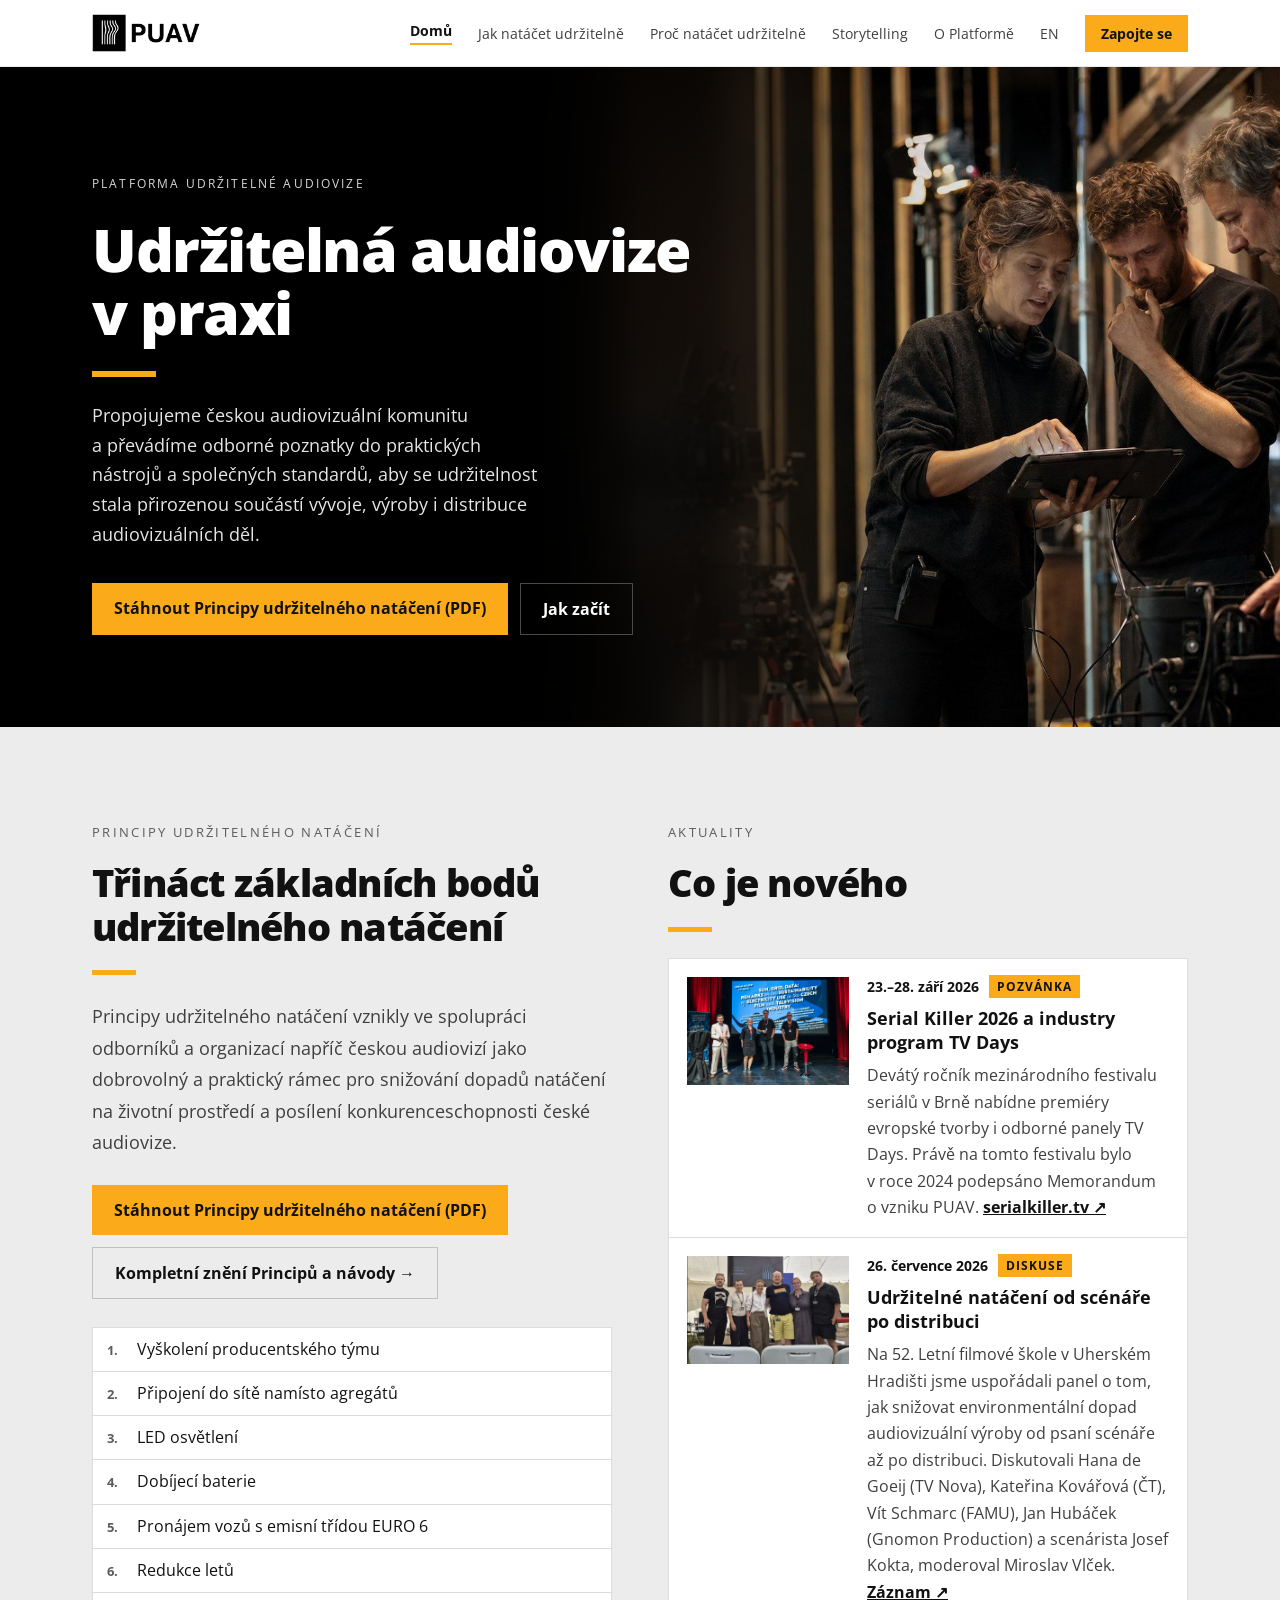
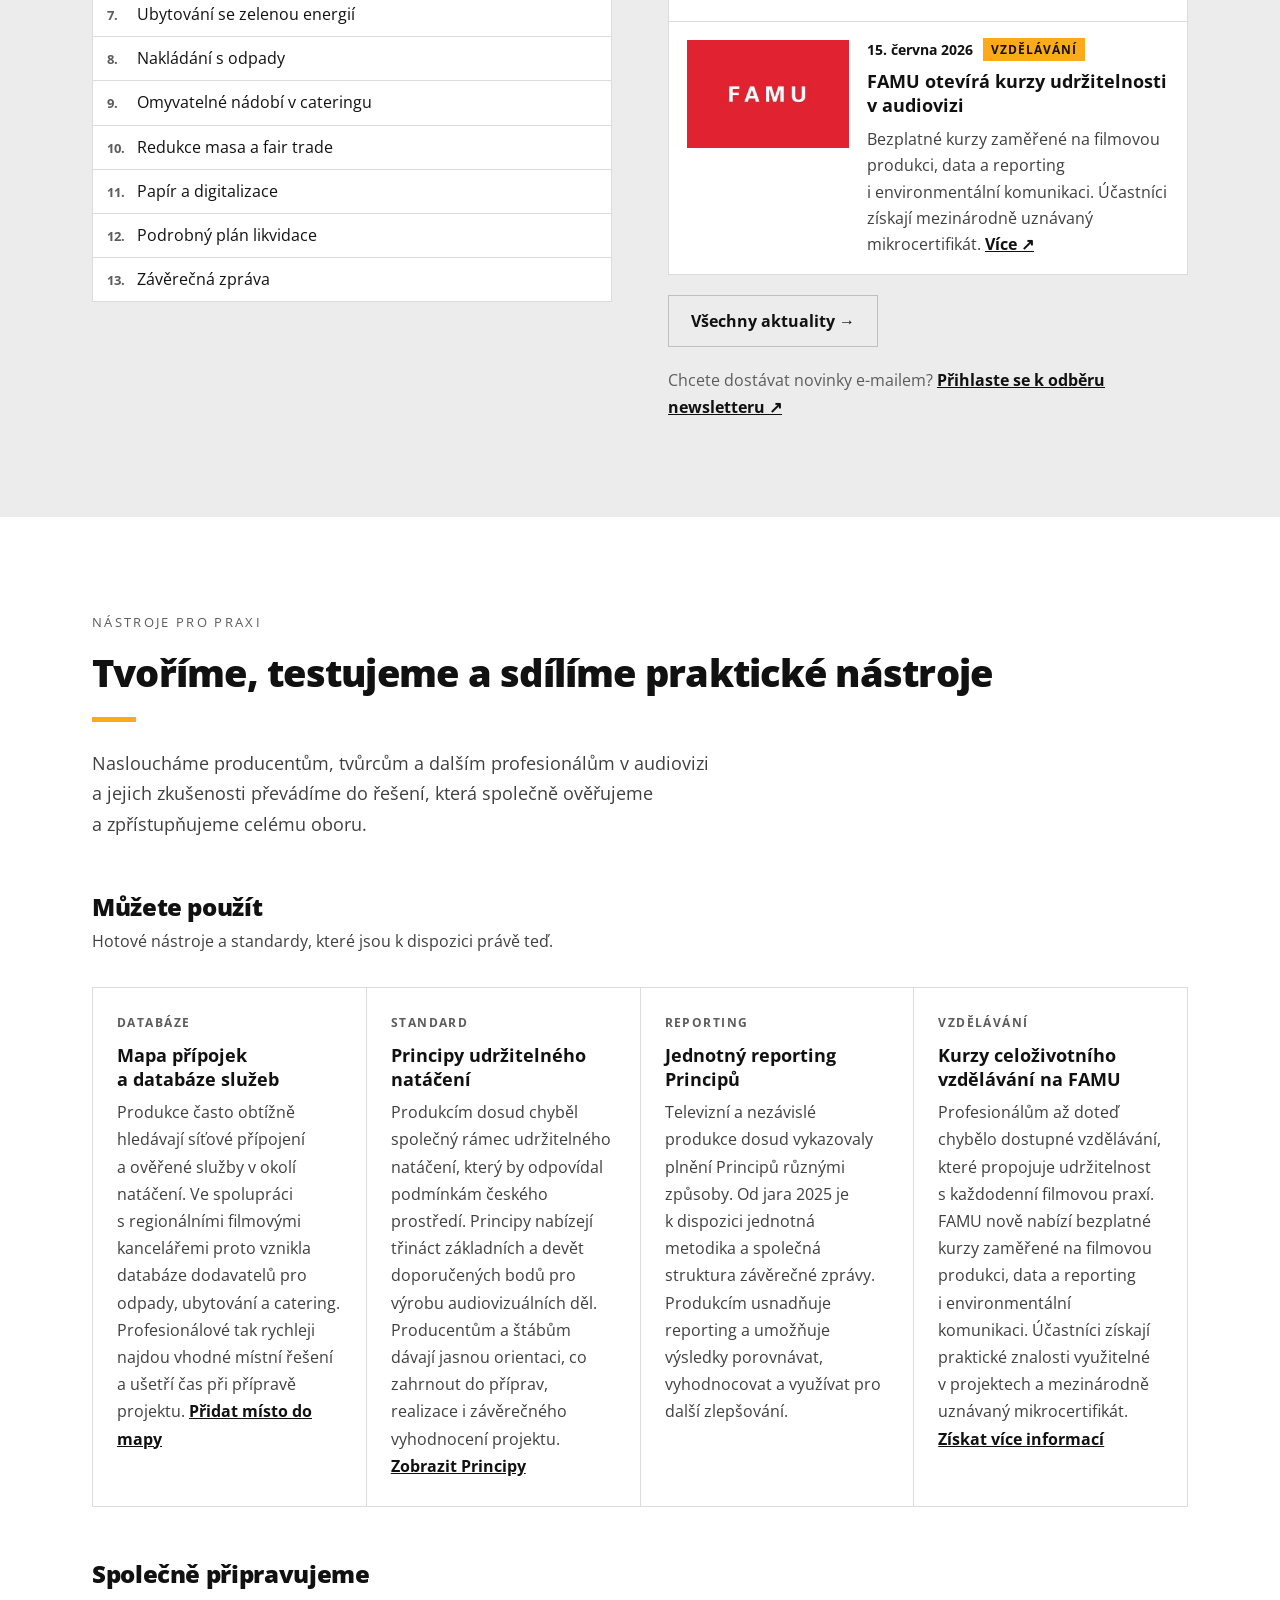
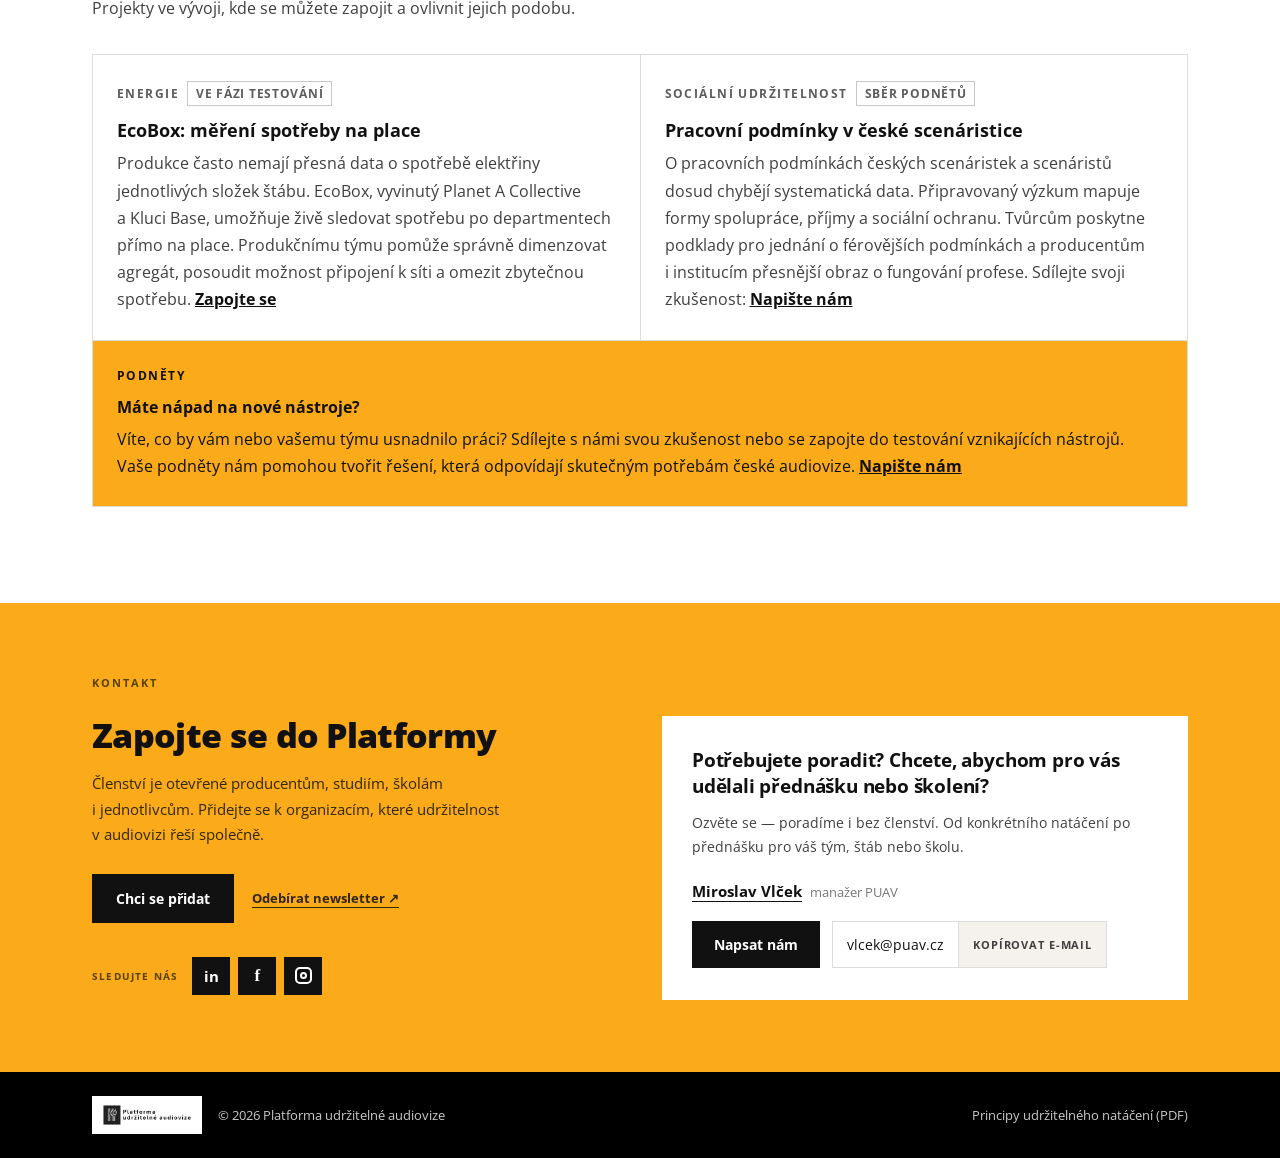
==== commit f6c51229: "Anglická verze (3 stránky), přepínač CZ/EN, proklik na všechny aktuality - docs/en/: Home, Principle" ====
--- a/docs/index.html
+++ b/docs/index.html
@@ -7,6 +7,8 @@
 <title>PUAV – Platforma udržitelné audiovize</title>
 <meta name="description" content="PUAV: Platforma udržitelné audiovize. Know-how, Principy udržitelného natáčení a praktické nástroje pro českou audiovizi.">
 <link rel="canonical" href="https://puav.cz/">
+<link rel="alternate" hreflang="cs" href="https://puav.cz/">
+<link rel="alternate" hreflang="en" href="https://puav.cz/en/">
 <meta property="og:type" content="website">
 <meta property="og:site_name" content="PUAV – Platforma udržitelné audiovize">
 <meta property="og:locale" content="cs_CZ">
@@ -21,8 +23,8 @@
 <link rel="apple-touch-icon" sizes="180x180" href="assets/img/apple-touch-icon.png">
 <link rel="preload" href="assets/fonts/open-sans-normal-latin-ext.woff2" as="font" type="font/woff2" crossorigin>
 <link rel="preload" href="assets/fonts/open-sans-normal-latin.woff2" as="font" type="font/woff2" crossorigin>
-<link rel="stylesheet" href="assets/css/puav.css?v=7e4db2ea">
-<script src="assets/js/puav.js?v=ec6d3b23" defer></script>
+<link rel="stylesheet" href="assets/css/puav.css?v=11f84668">
+<script src="assets/js/puav.js?v=c92ec332" defer></script>
 <script type="application/ld+json">{"@context": "https://schema.org", "@type": "Organization", "name": "PUAV – Platforma udržitelné audiovize", "alternateName": "PUAV", "url": "https://puav.cz/", "logo": "https://puav.cz/assets/img/puav-logo-1200.png", "email": "vlcek@puav.cz", "description": "Oborová platforma, která propojuje producenty, režiséry, vysílatele, profesní asociace, filmové školy a odborníky na udržitelnost v české audiovizi.", "foundingDate": "2024-09", "areaServed": "CZ", "sameAs": ["https://www.linkedin.com/company/puavcz", "https://www.facebook.com/puav.cz", "https://www.instagram.com/puav.cz/"]}</script>
 </head>
 <body>
@@ -40,6 +42,7 @@
       <a href="proc-natacet-udrzitelne/" style="font-size: 14px; text-decoration: none; color: rgb(63, 63, 63);">Proč natáčet udržitelně</a>
       <a href="storytelling/" style="font-size: 14px; text-decoration: none; color: rgb(63, 63, 63);">Storytelling</a>
       <a href="o-platforme/" style="font-size: 14px; text-decoration: none; color: rgb(63, 63, 63);">O&nbsp;Platformě</a>
+      <a href="en/" lang="en" hreflang="en" aria-label="English version" style="font-size: 14px; text-decoration: none; color: rgb(63, 63, 63);">EN</a>
       <a href="#kontakt" style="font-size: 14px; font-weight: 700; text-decoration: none; color: rgb(17, 17, 17); background: rgb(251, 170, 26); padding: 9px 16px;">Zapojte se</a>
     </nav>
   </div></header>
@@ -135,6 +138,7 @@
         <!-- AKTUALITY:END -->
 
       </div>
+      <a href="o-platforme/#archiv" style="display: inline-block; margin-top: 20px; font-size: 16px; font-weight: 700; text-decoration: none; color: rgb(17, 17, 17); border: 1px solid rgb(192, 192, 192); padding: 14px 22px;">Všechny aktuality →</a>
       <p style="font-size: 16px; line-height: 1.7; color: rgb(92, 92, 92); margin-top: 20px;">Chcete dostávat novinky e-mailem? <a href="https://puav.substack.com/" target="_blank" rel="noopener" style="font-weight: 700; color: rgb(17, 17, 17);">Přihlaste se k&nbsp;odběru newsletteru ↗</a></p>
     </div>
     </div>
--- a/docs/assets/css/puav.css
+++ b/docs/assets/css/puav.css
@@ -224,11 +224,11 @@
 /* Hlavička zůstává nahoře (~67 px). Bez JavaScriptu se na užších obrazovkách navigace nesbalí do menu,
    hlavička je pak vyšší, a proto se tam neposouvá s obsahem. */
 [id] { scroll-margin-top: 84px; }
-@media (max-width: 959px) { html:not(.js) .site-header { position: static !important; } }
-
-/* ---------- Mobilní menu (pod 960 px) ---------- */
+@media (max-width: 1023px) { html:not(.js) .site-header { position: static !important; } }
+
+/* ---------- Mobilní menu (pod 1024 px) ---------- */
 .menu-toggle { display: none; }
-@media (max-width: 959px) {
+@media (max-width: 1023px) {
   .js .menu-toggle { display: inline-flex; align-items: center; gap: 10px; font-family: inherit; font-size: 14px; font-weight: 700; color: #111111; background: #ffffff; border: 1px solid #111111; padding: 9px 14px; cursor: pointer; }
   .js .menu-toggle:hover { background: #fbaa1a; border-color: #fbaa1a; }
   .menu-toggle-icon, .menu-toggle-icon::before, .menu-toggle-icon::after { display: block; width: 16px; height: 2px; background: currentColor; transition: transform 0.2s; }
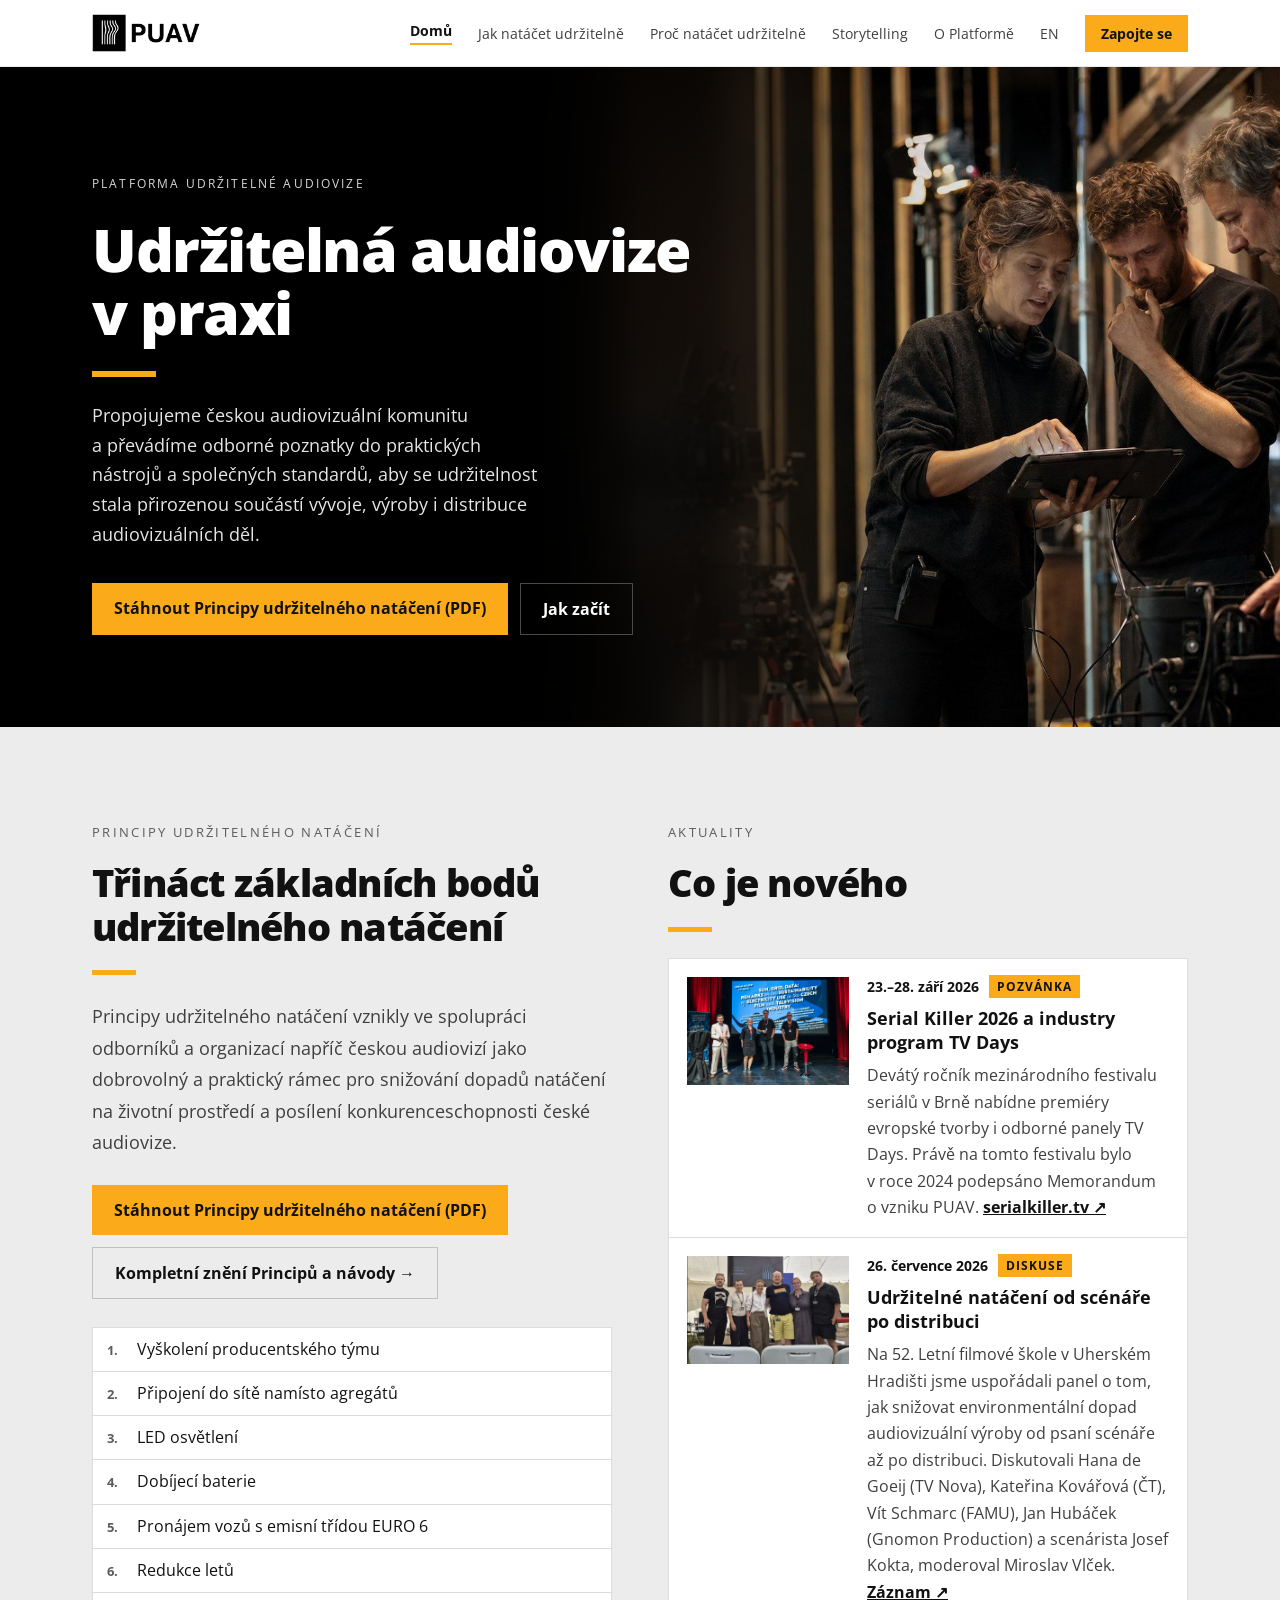
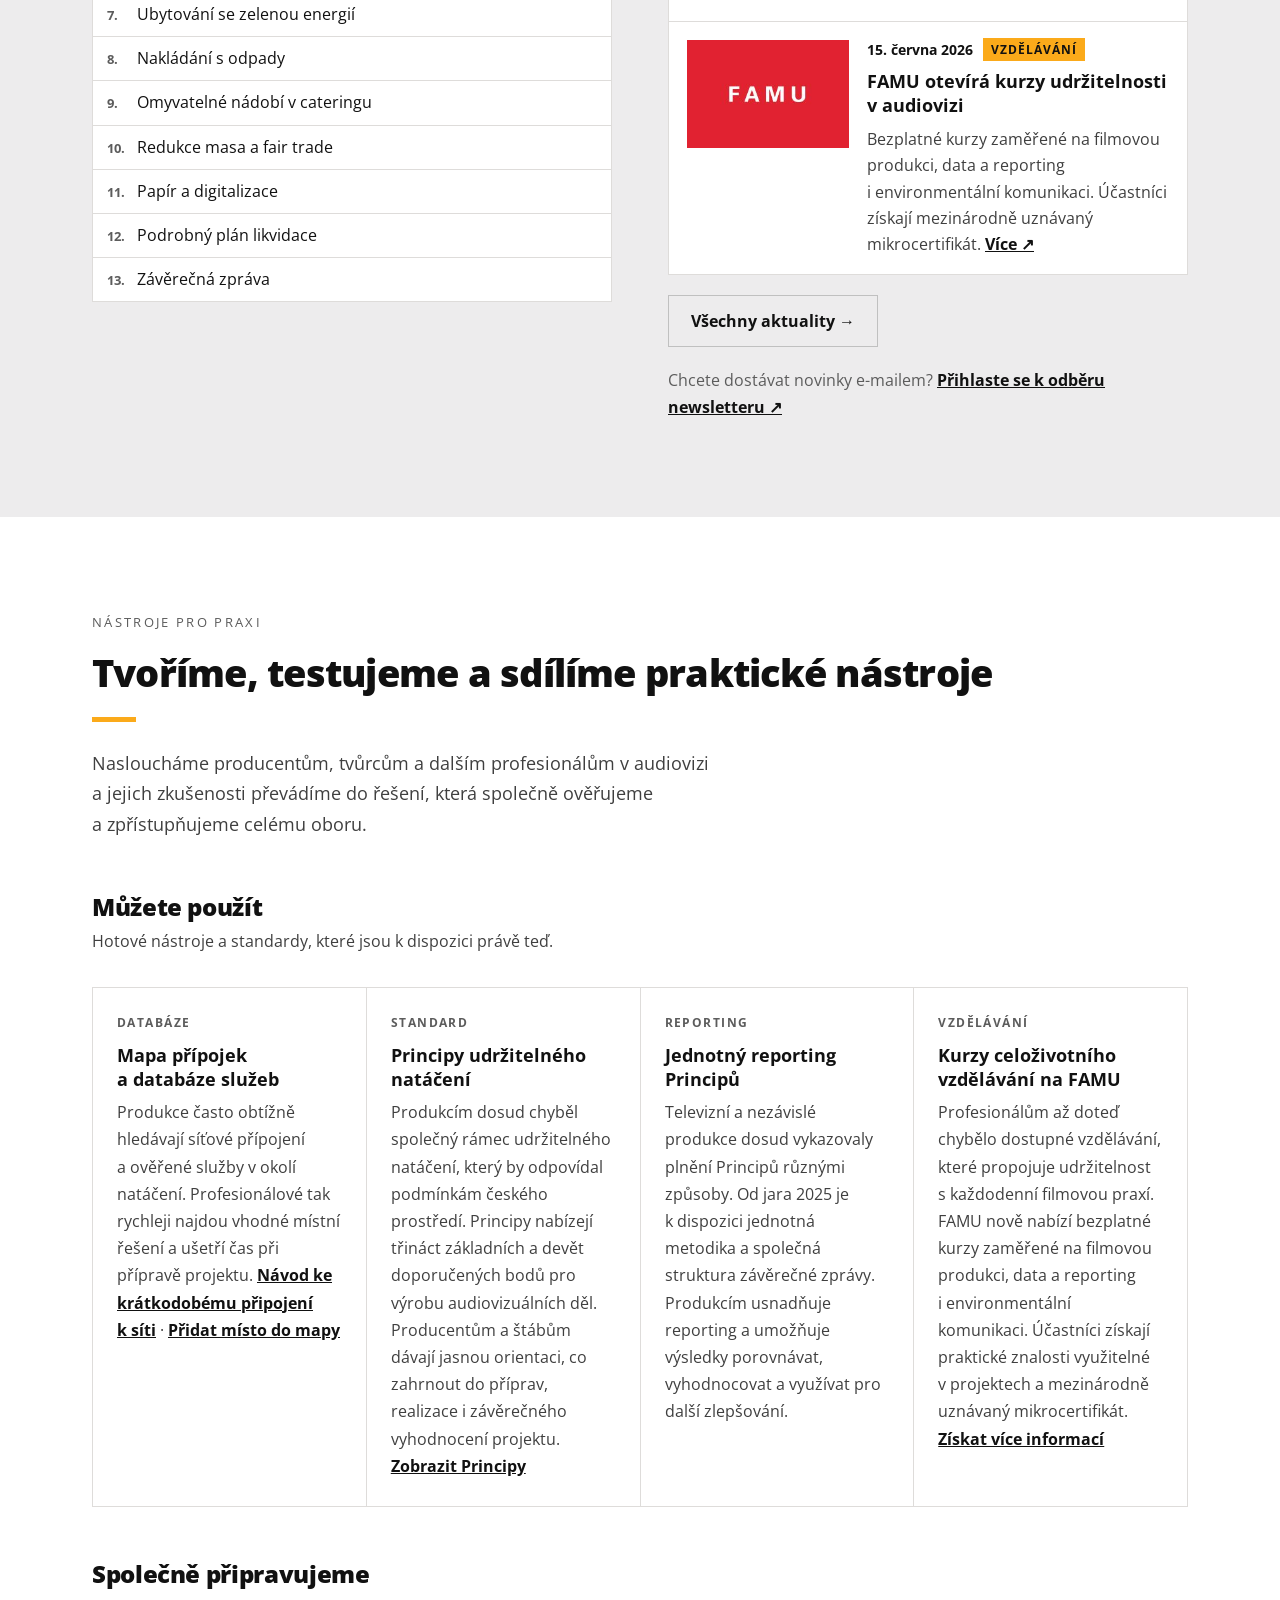
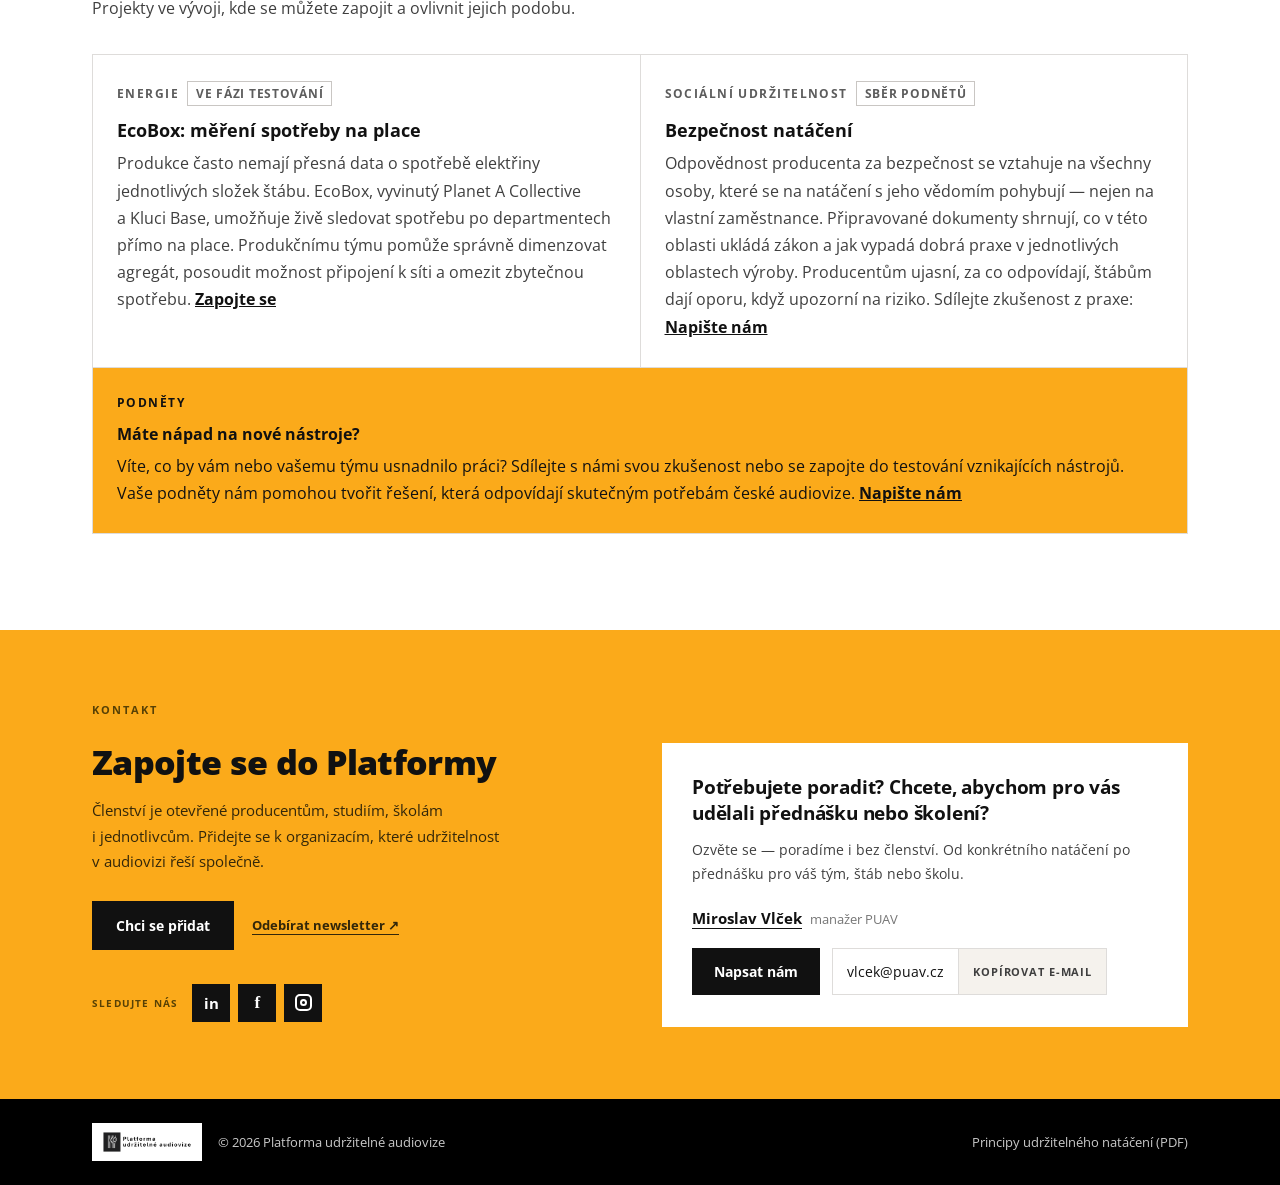
==== commit b2db3f68: "Úvodní stránka: odkaz na návod k přípojkám, karta Bezpečnost natáčení; EN kontakt jen na About - Map" ====
--- a/docs/index.html
+++ b/docs/index.html
@@ -157,7 +157,7 @@
         <span style="font-size: 12px; font-weight: 700; letter-spacing: 0.12em; text-transform: uppercase; color: rgb(92, 92, 92);">Databáze</span>
       </div>
       <h3 style="font-size: 18px; font-weight: 700; line-height: 1.35; margin-bottom: 8px;">Mapa přípojek a&nbsp;databáze služeb</h3>
-      <p style="font-size: 16px; line-height: 1.7; color: rgb(63, 63, 63);">Produkce často obtížně hledávají síťové přípojení a&nbsp;ověřené služby v&nbsp;okolí natáčení. Ve spolupráci s&nbsp;regionálními filmovými kancelářemi proto vznikla databáze dodavatelů pro odpady, ubytování a&nbsp;catering. Profesionálové tak rychleji najdou vhodné místní řešení a&nbsp;ušetří čas při přípravě projektu. <a href="https://www.mapotic.com/kratkodobepripojky" target="_blank" rel="noopener" style="font-weight: 700;">Přidat místo do mapy</a></p>
+      <p style="font-size: 16px; line-height: 1.7; color: rgb(63, 63, 63);">Produkce často obtížně hledávají síťové přípojení a&nbsp;ověřené služby v&nbsp;okolí natáčení. Profesionálové tak rychleji najdou vhodné místní řešení a&nbsp;ušetří čas při přípravě projektu. <a href="kratkodobe-pripojeni-k-siti/" style="font-weight: 700;">Návod ke krátkodobému připojení k&nbsp;síti</a> · <a href="https://www.mapotic.com/kratkodobepripojky" target="_blank" rel="noopener" style="font-weight: 700;">Přidat místo do mapy</a></p>
     </div>
     <div style="background: rgb(255, 255, 255); padding: 26px 24px;">
       <div style="display: flex; align-items: center; gap: 8px; margin-bottom: 12px; flex-wrap: wrap;">
@@ -196,7 +196,7 @@
         <span style="font-size: 12px; font-weight: 700; letter-spacing: 0.12em; text-transform: uppercase; color: rgb(92, 92, 92);">Sociální udržitelnost</span>
         <span style="font-size: 12px; font-weight: 700; letter-spacing: 0.06em; text-transform: uppercase; background: rgb(255, 255, 255); color: rgb(92, 92, 92); border: 1px solid rgb(201, 198, 195); padding: 3px 8px;">sběr podnětů</span>
       </div>
-      <h3 style="font-size: 18px; font-weight: 700; line-height: 1.35; margin-bottom: 8px;">Pracovní podmínky v&nbsp;české scenáristice</h3><p style="font-size: 16px; line-height: 1.7; color: rgb(63, 63, 63);">O&nbsp;pracovních podmínkách českých scenáristek a&nbsp;scenáristů dosud chybějí systematická data. Připravovaný výzkum mapuje formy spolupráce, příjmy a&nbsp;sociální ochranu. Tvůrcům poskytne podklady pro jednání o&nbsp;férovějších podmínkách a&nbsp;producentům i&nbsp;institucím přesnější obraz o&nbsp;fungování profese. Sdílejte svoji zkušenost: <a href="#kontakt" style="font-weight: 700;">Napište nám</a></p>
+      <h3 style="font-size: 18px; font-weight: 700; line-height: 1.35; margin-bottom: 8px;">Bezpečnost natáčení</h3><p style="font-size: 16px; line-height: 1.7; color: rgb(63, 63, 63);">Odpovědnost producenta za bezpečnost se vztahuje na všechny osoby, které se na natáčení s&nbsp;jeho vědomím pohybují — nejen na vlastní zaměstnance. Připravované dokumenty shrnují, co v&nbsp;této oblasti ukládá zákon a&nbsp;jak vypadá dobrá praxe v&nbsp;jednotlivých oblastech výroby. Producentům ujasní, za co odpovídají, štábům dají oporu, když upozorní na riziko. Sdílejte zkušenost z&nbsp;praxe: <a href="#kontakt" style="font-weight: 700;">Napište nám</a></p>
     </div>
     <div style="background: rgb(251, 170, 26); padding: 26px 24px; grid-column: span 2;" class="r6">
       <div style="display: flex; align-items: center; gap: 8px; margin-bottom: 12px; flex-wrap: wrap;">
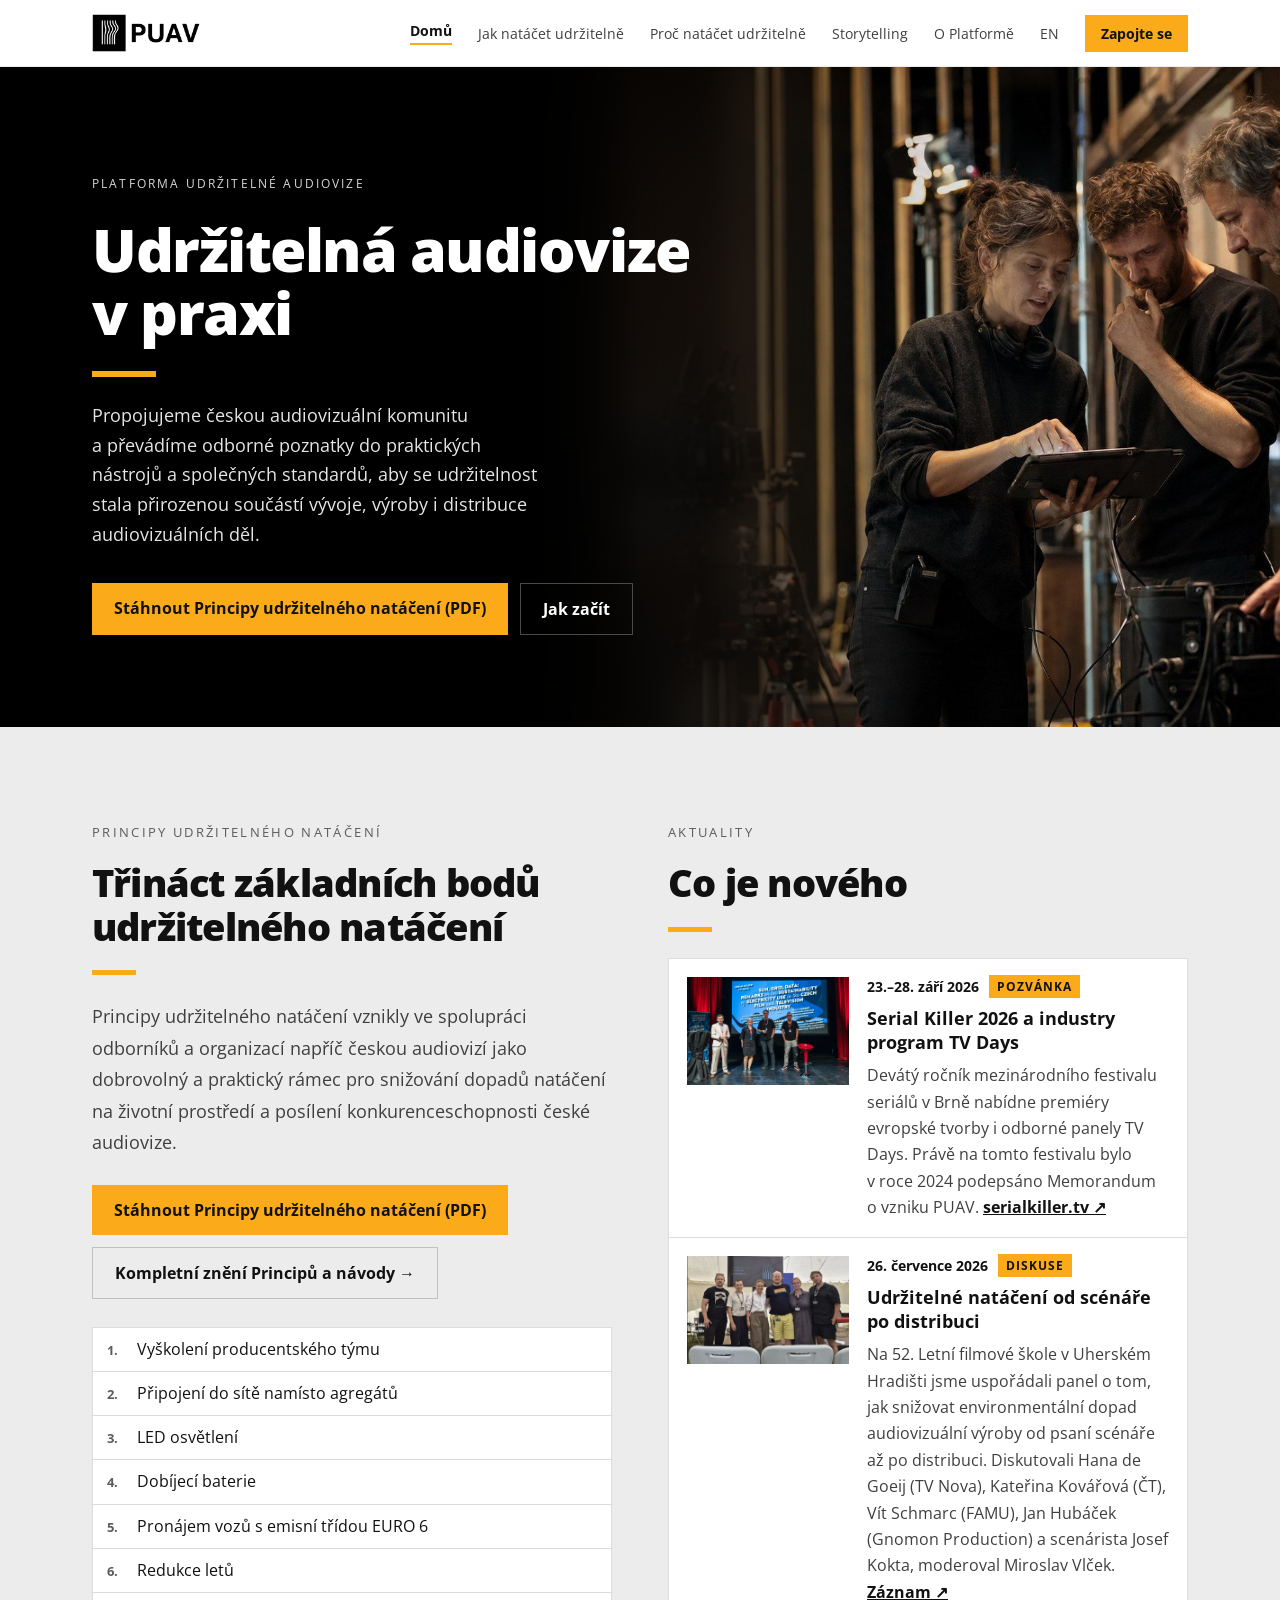
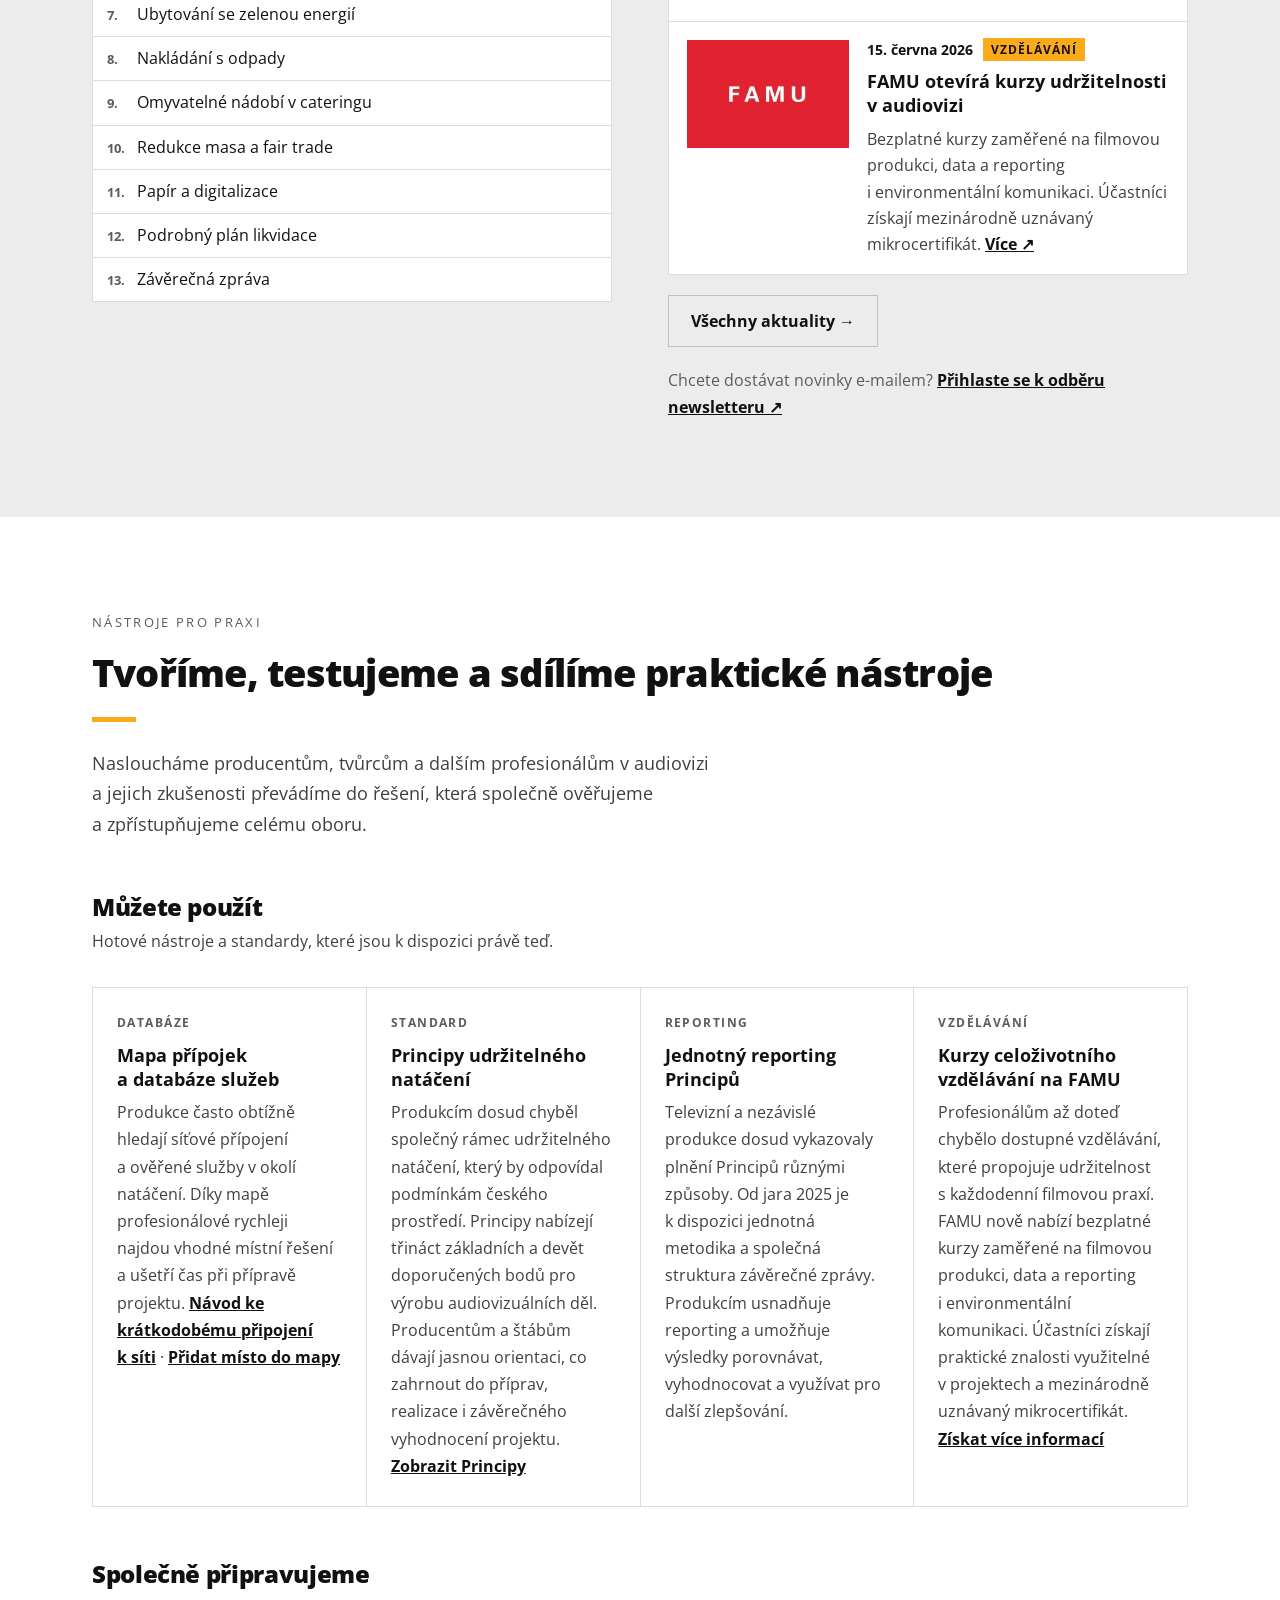
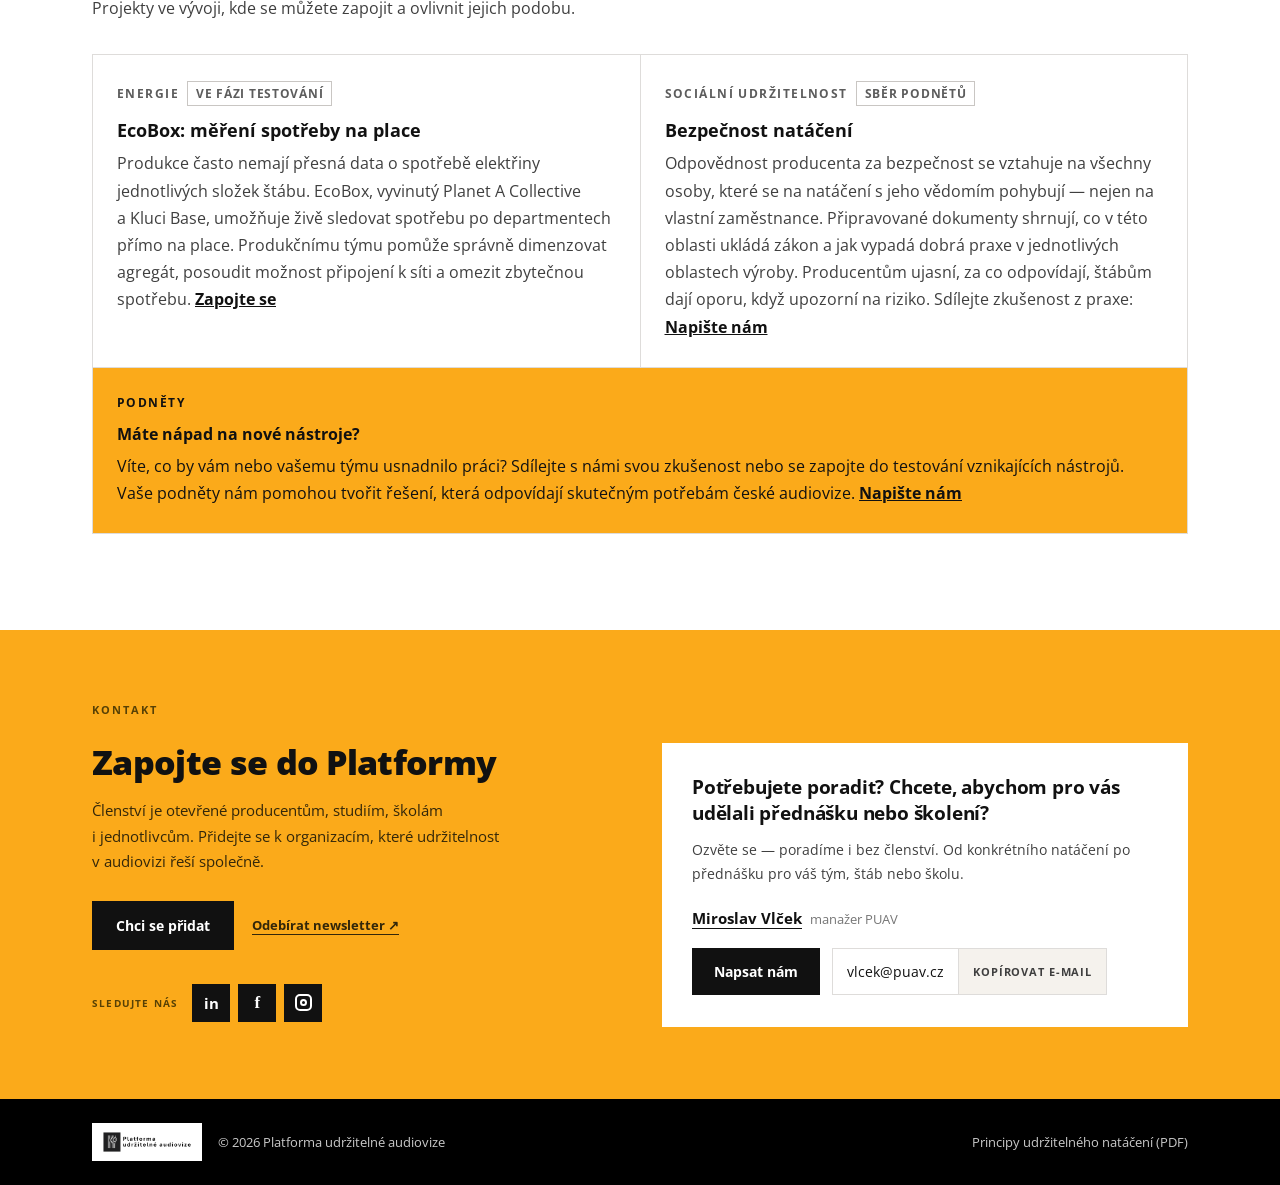
==== commit 76bae8de: "Mapa přípojek: úprava textu („hledají“, „Díky mapě“), anglické logo v patičce EN Co-Authored-By: Cla" ====
--- a/docs/index.html
+++ b/docs/index.html
@@ -157,7 +157,7 @@
         <span style="font-size: 12px; font-weight: 700; letter-spacing: 0.12em; text-transform: uppercase; color: rgb(92, 92, 92);">Databáze</span>
       </div>
       <h3 style="font-size: 18px; font-weight: 700; line-height: 1.35; margin-bottom: 8px;">Mapa přípojek a&nbsp;databáze služeb</h3>
-      <p style="font-size: 16px; line-height: 1.7; color: rgb(63, 63, 63);">Produkce často obtížně hledávají síťové přípojení a&nbsp;ověřené služby v&nbsp;okolí natáčení. Profesionálové tak rychleji najdou vhodné místní řešení a&nbsp;ušetří čas při přípravě projektu. <a href="kratkodobe-pripojeni-k-siti/" style="font-weight: 700;">Návod ke krátkodobému připojení k&nbsp;síti</a> · <a href="https://www.mapotic.com/kratkodobepripojky" target="_blank" rel="noopener" style="font-weight: 700;">Přidat místo do mapy</a></p>
+      <p style="font-size: 16px; line-height: 1.7; color: rgb(63, 63, 63);">Produkce často obtížně hledají síťové přípojení a&nbsp;ověřené služby v&nbsp;okolí natáčení. Díky mapě profesionálové rychleji najdou vhodné místní řešení a&nbsp;ušetří čas při přípravě projektu. <a href="kratkodobe-pripojeni-k-siti/" style="font-weight: 700;">Návod ke krátkodobému připojení k&nbsp;síti</a> · <a href="https://www.mapotic.com/kratkodobepripojky" target="_blank" rel="noopener" style="font-weight: 700;">Přidat místo do mapy</a></p>
     </div>
     <div style="background: rgb(255, 255, 255); padding: 26px 24px;">
       <div style="display: flex; align-items: center; gap: 8px; margin-bottom: 12px; flex-wrap: wrap;">
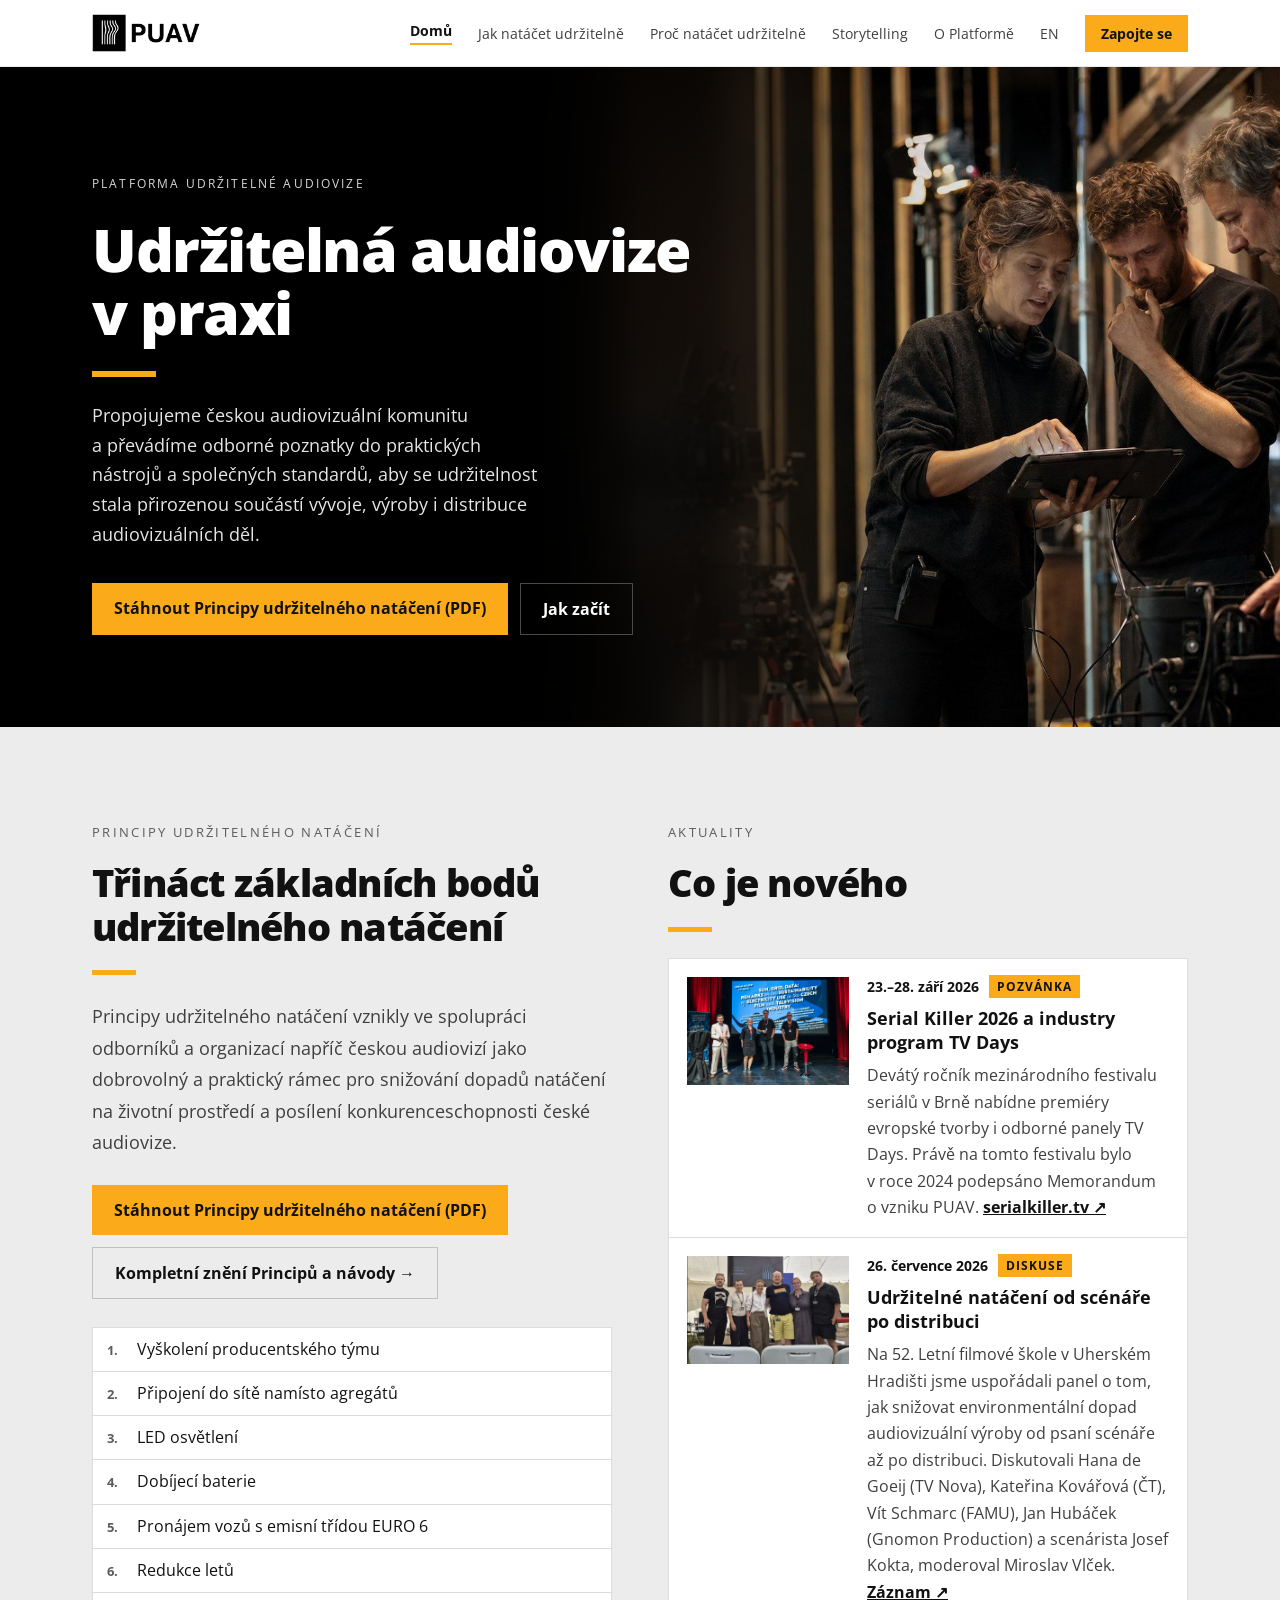
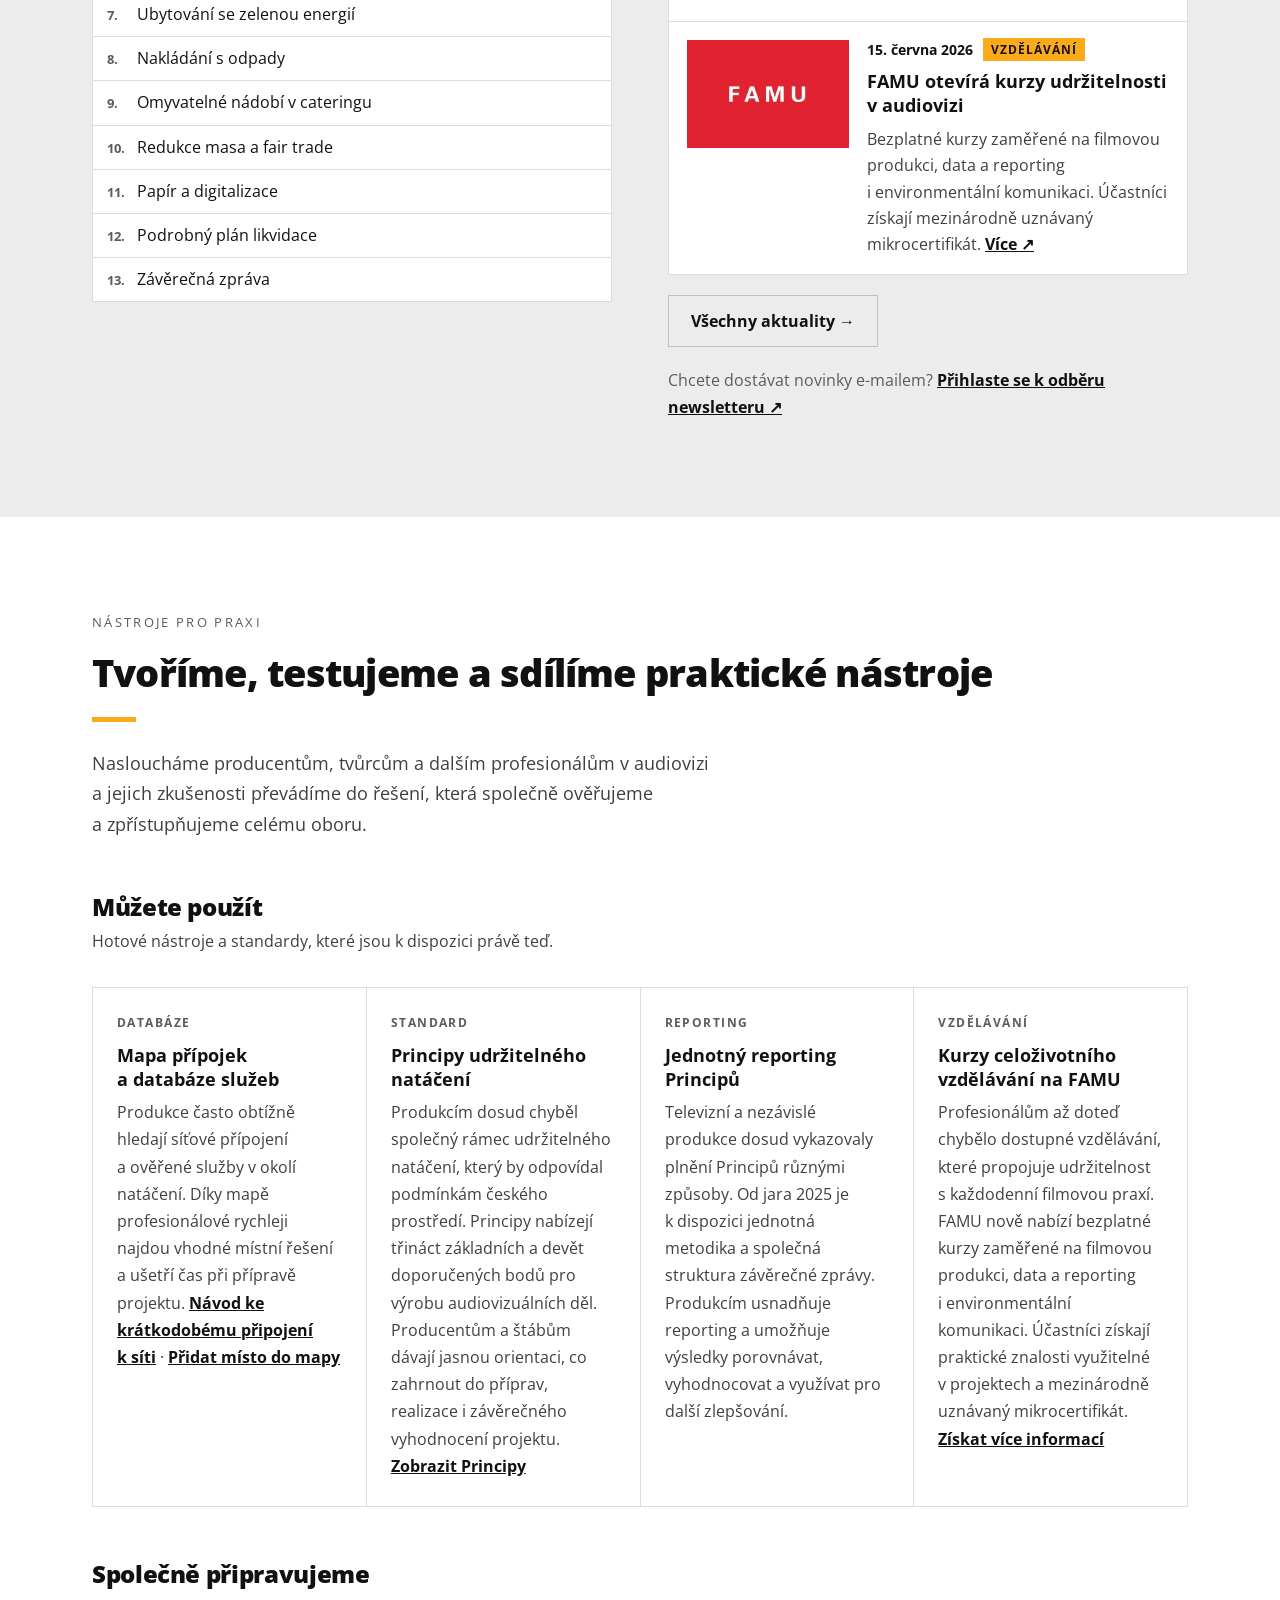
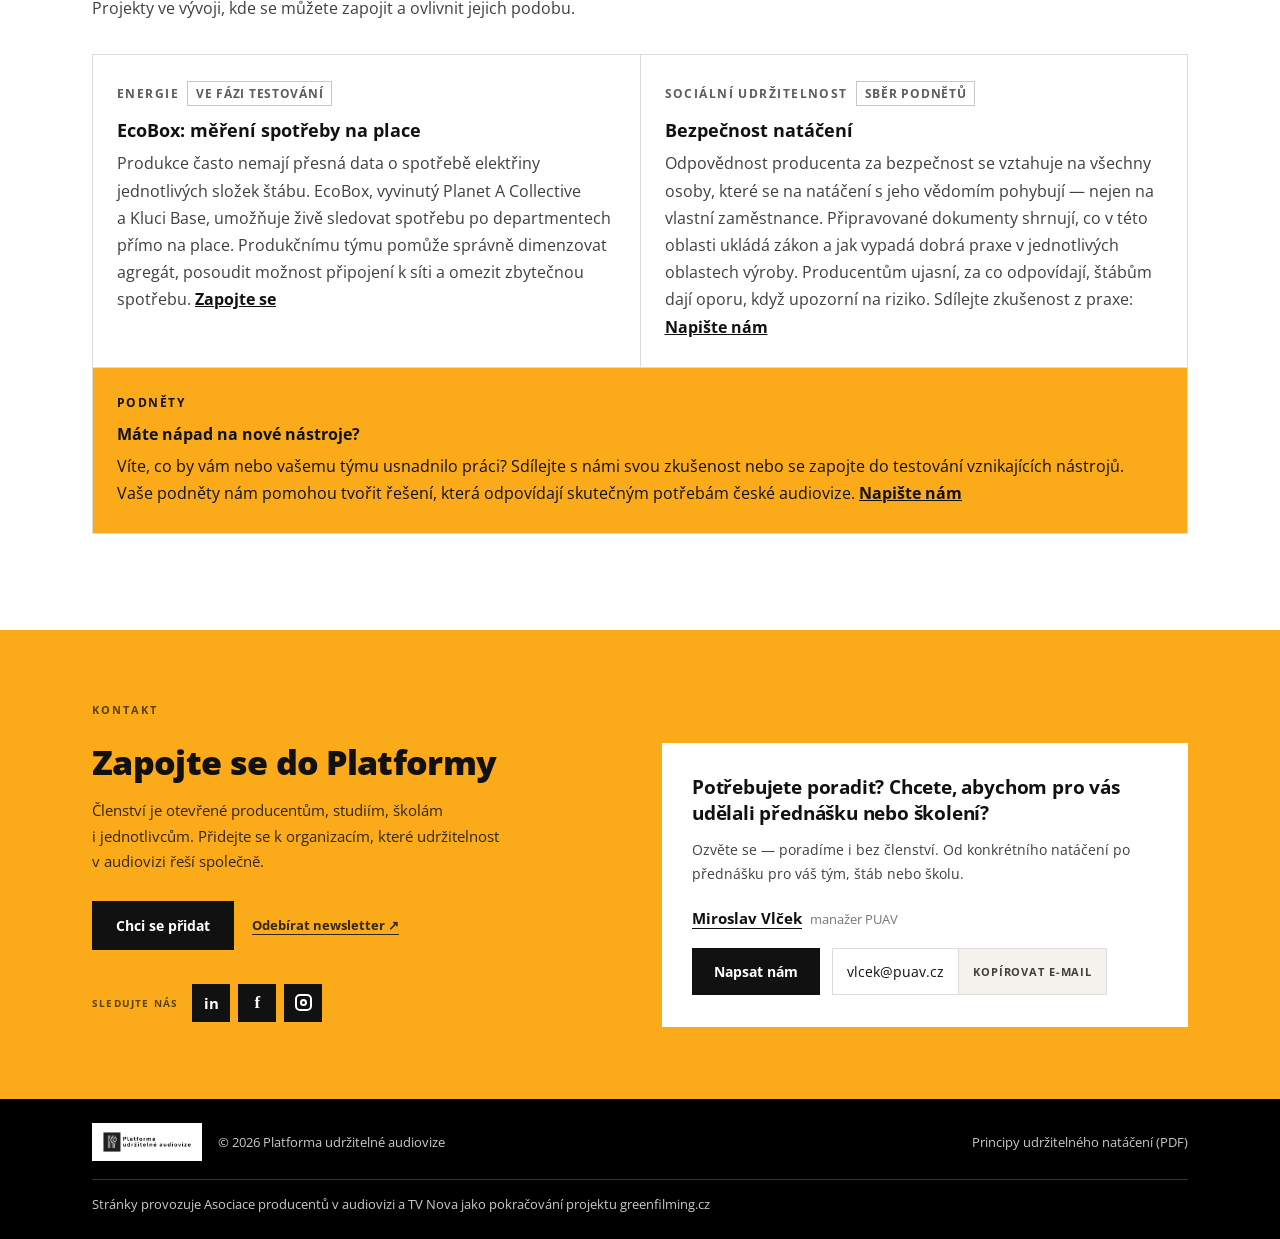
==== commit 1cec6ee3: "Patička: věta o provozovateli webu (APA a TV Nova, pokračování greenfilming.cz), CZ i EN Co-Authored" ====
--- a/docs/index.html
+++ b/docs/index.html
@@ -6,16 +6,16 @@
 <meta name="viewport" content="width=device-width, initial-scale=1">
 <title>PUAV – Platforma udržitelné audiovize</title>
 <meta name="description" content="PUAV: Platforma udržitelné audiovize. Know-how, Principy udržitelného natáčení a praktické nástroje pro českou audiovizi.">
-<link rel="canonical" href="https://puav.cz/">
-<link rel="alternate" hreflang="cs" href="https://puav.cz/">
-<link rel="alternate" hreflang="en" href="https://puav.cz/en/">
+<link rel="canonical" href="https://www.puav.cz/">
+<link rel="alternate" hreflang="cs" href="https://www.puav.cz/">
+<link rel="alternate" hreflang="en" href="https://www.puav.cz/en/">
 <meta property="og:type" content="website">
 <meta property="og:site_name" content="PUAV – Platforma udržitelné audiovize">
 <meta property="og:locale" content="cs_CZ">
 <meta property="og:title" content="PUAV – Platforma udržitelné audiovize">
 <meta property="og:description" content="PUAV: Platforma udržitelné audiovize. Know-how, Principy udržitelného natáčení a praktické nástroje pro českou audiovizi.">
-<meta property="og:url" content="https://puav.cz/">
-<meta property="og:image" content="https://puav.cz/assets/img/og-image.jpg">
+<meta property="og:url" content="https://www.puav.cz/">
+<meta property="og:image" content="https://www.puav.cz/assets/img/og-image.jpg">
 <meta property="og:image:width" content="1200">
 <meta property="og:image:height" content="630">
 <meta name="twitter:card" content="summary_large_image">
@@ -25,7 +25,7 @@
 <link rel="preload" href="assets/fonts/open-sans-normal-latin.woff2" as="font" type="font/woff2" crossorigin>
 <link rel="stylesheet" href="assets/css/puav.css?v=11f84668">
 <script src="assets/js/puav.js?v=c92ec332" defer></script>
-<script type="application/ld+json">{"@context": "https://schema.org", "@type": "Organization", "name": "PUAV – Platforma udržitelné audiovize", "alternateName": "PUAV", "url": "https://puav.cz/", "logo": "https://puav.cz/assets/img/puav-logo-1200.png", "email": "vlcek@puav.cz", "description": "Oborová platforma, která propojuje producenty, režiséry, vysílatele, profesní asociace, filmové školy a odborníky na udržitelnost v české audiovizi.", "foundingDate": "2024-09", "areaServed": "CZ", "sameAs": ["https://www.linkedin.com/company/puavcz", "https://www.facebook.com/puav.cz", "https://www.instagram.com/puav.cz/"]}</script>
+<script type="application/ld+json">{"@context": "https://schema.org", "@type": "Organization", "name": "PUAV – Platforma udržitelné audiovize", "alternateName": "PUAV", "url": "https://www.puav.cz/", "logo": "https://www.puav.cz/assets/img/puav-logo-1200.png", "email": "vlcek@puav.cz", "description": "Oborová platforma, která propojuje producenty, režiséry, vysílatele, profesní asociace, filmové školy a odborníky na udržitelnost v české audiovizi.", "foundingDate": "2024-09", "areaServed": "CZ", "sameAs": ["https://www.linkedin.com/company/puavcz", "https://www.facebook.com/puav.cz", "https://www.instagram.com/puav.cz/"]}</script>
 </head>
 <body>
 <a href="#main-content" class="skip-link">Přeskočit na hlavní obsah</a>
@@ -321,6 +321,8 @@
       <span style="font-size: 13px; color: rgb(201, 201, 201);">© 2026 Platforma udržitelné audiovize</span>
     </div>
     <a href="ke-stazeni/principy-udrzitelneho-nataceni-cz.pdf" download="Principy udrzitelneho nataceni CZ.pdf" style="font-size: 13px; color: rgb(201, 201, 201); text-decoration: none;">Principy udržitelného natáčení (PDF)</a>
+  
+    <p style="flex-basis: 100%; font-size: 13px; line-height: 1.6; color: rgb(201, 201, 201); border-top: 1px solid rgb(51, 51, 51); padding-top: 14px;">Stránky provozuje Asociace producentů v&nbsp;audiovizi a&nbsp;TV Nova jako pokračování projektu greenfilming.cz</p>
   </div></footer>
 </div>
 <dialog id="kontakt-dialog" class="contact-dialog" aria-labelledby="kontakt-dialog-title">
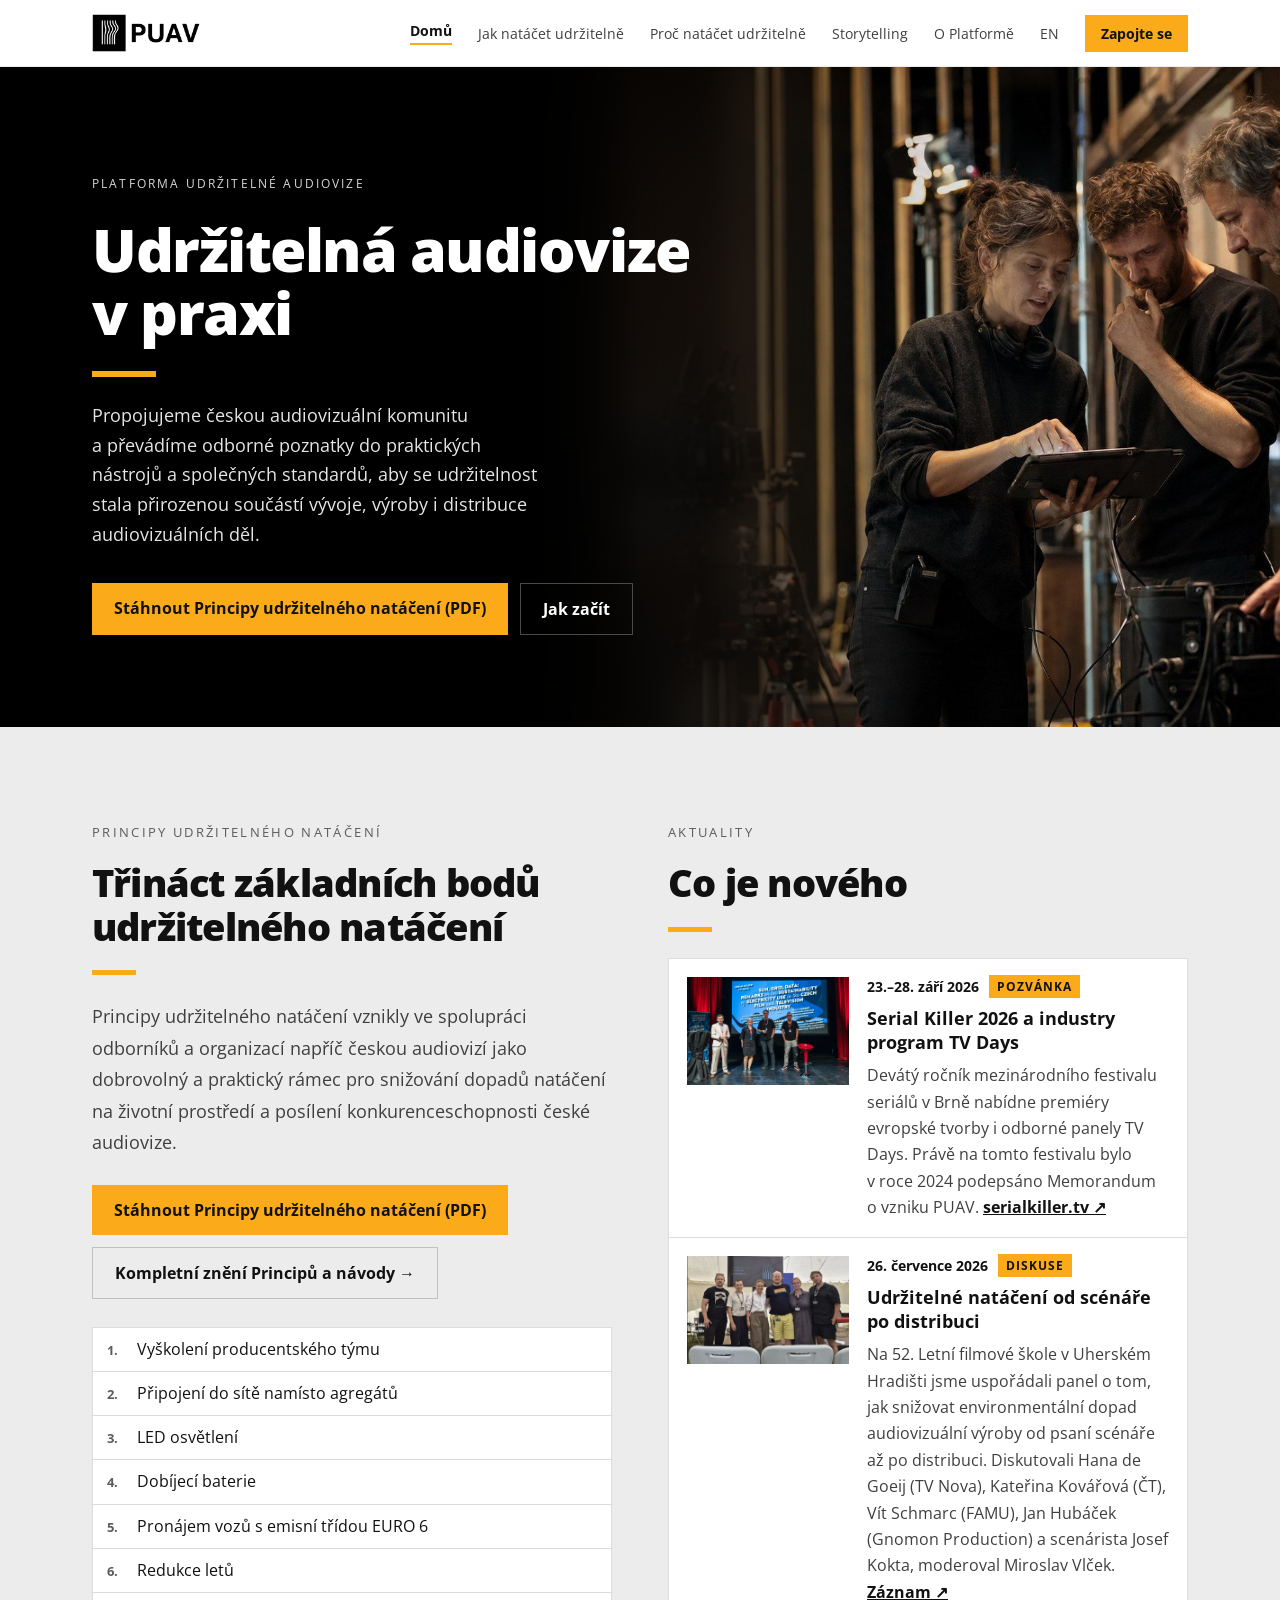
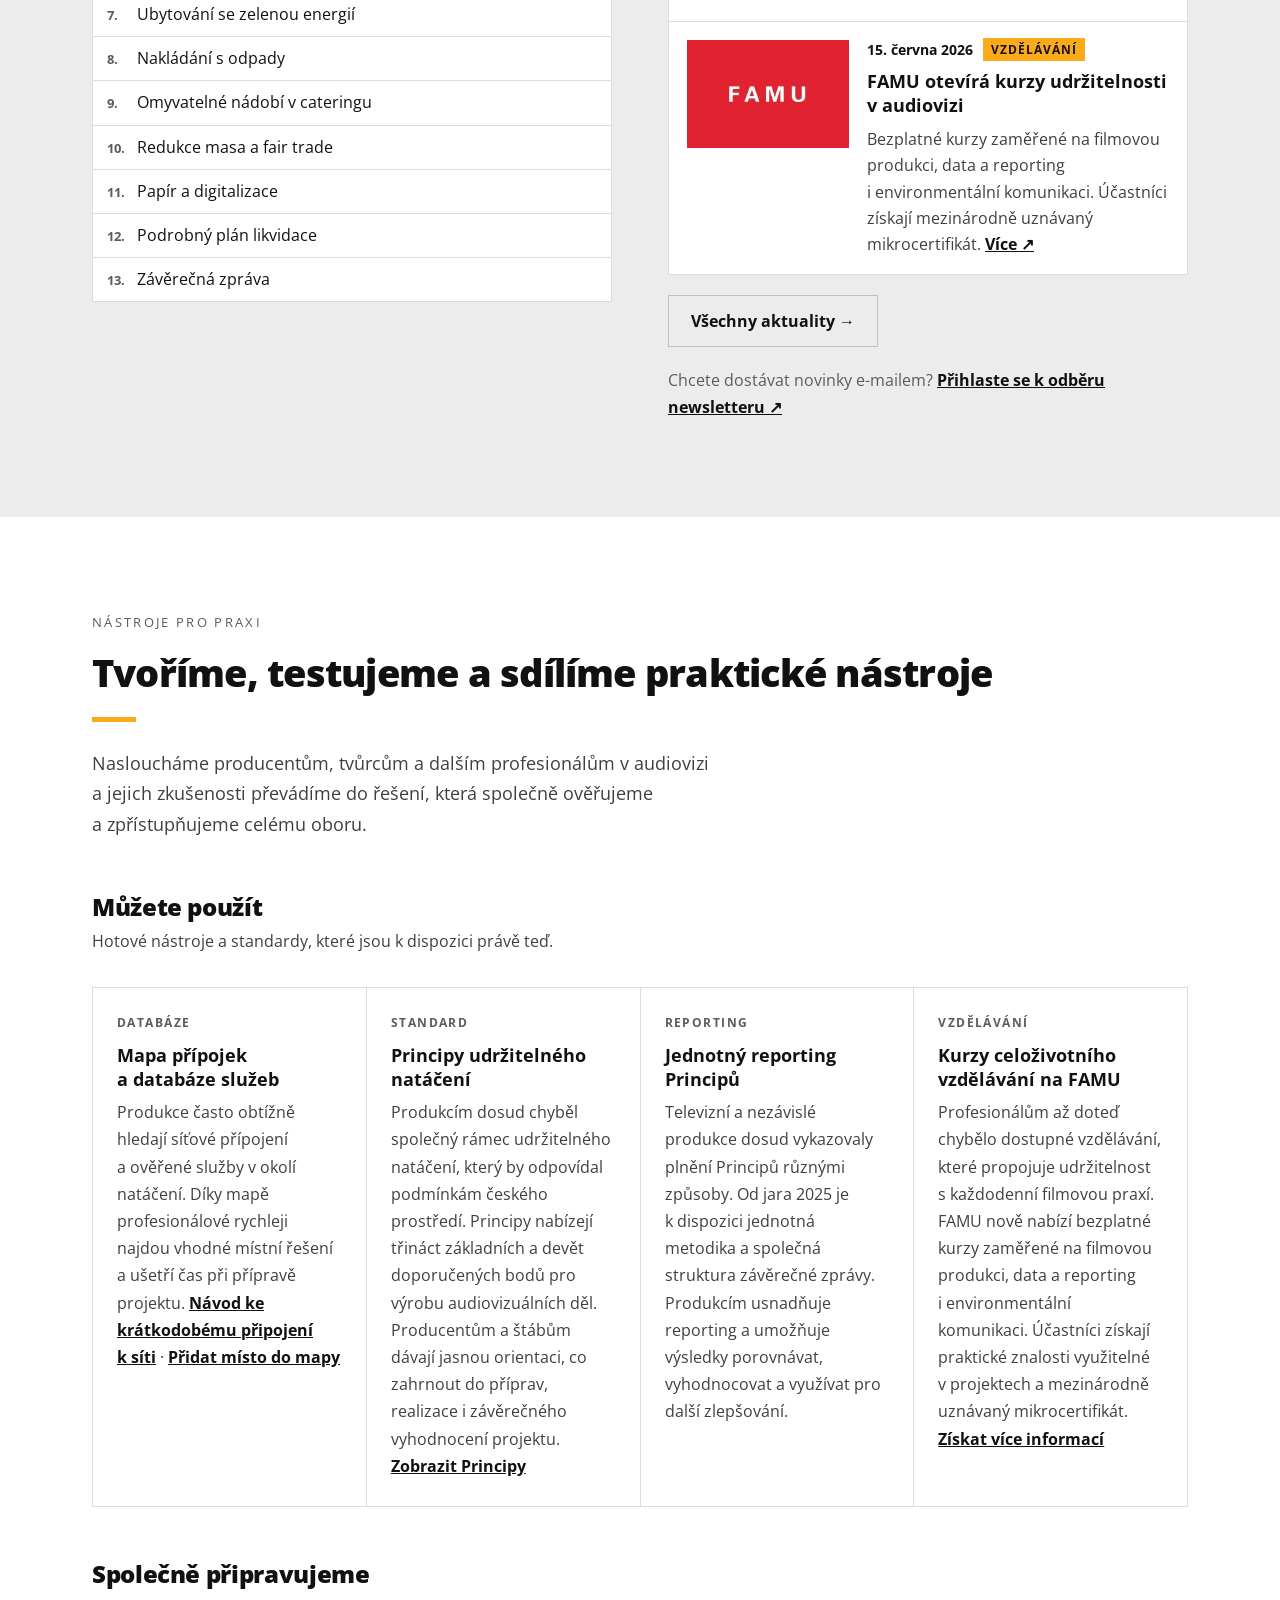
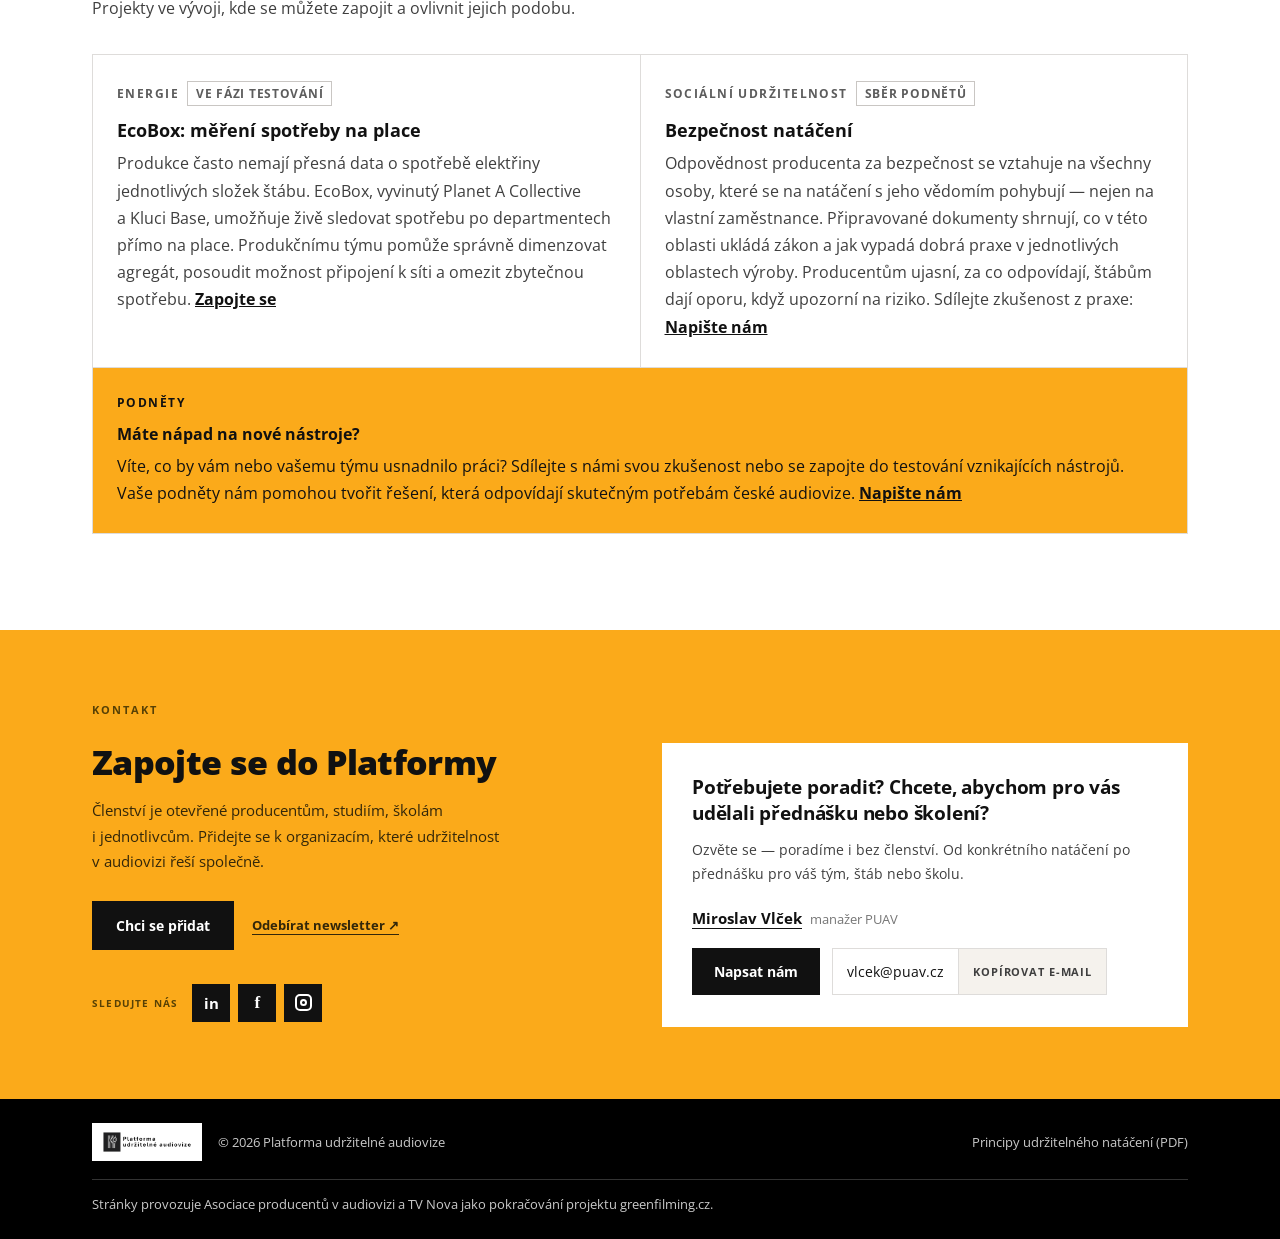
==== commit 166fa2c2: "Patička: tečka na konci věty o provozovateli Co-Authored-By: Claude Opus 5.5 <noreply@anthropic.com>" ====
--- a/docs/index.html
+++ b/docs/index.html
@@ -322,7 +322,7 @@
     </div>
     <a href="ke-stazeni/principy-udrzitelneho-nataceni-cz.pdf" download="Principy udrzitelneho nataceni CZ.pdf" style="font-size: 13px; color: rgb(201, 201, 201); text-decoration: none;">Principy udržitelného natáčení (PDF)</a>
   
-    <p style="flex-basis: 100%; font-size: 13px; line-height: 1.6; color: rgb(201, 201, 201); border-top: 1px solid rgb(51, 51, 51); padding-top: 14px;">Stránky provozuje Asociace producentů v&nbsp;audiovizi a&nbsp;TV Nova jako pokračování projektu greenfilming.cz</p>
+    <p style="flex-basis: 100%; font-size: 13px; line-height: 1.6; color: rgb(201, 201, 201); border-top: 1px solid rgb(51, 51, 51); padding-top: 14px;">Stránky provozuje Asociace producentů v&nbsp;audiovizi a&nbsp;TV Nova jako pokračování projektu greenfilming.cz.</p>
   </div></footer>
 </div>
 <dialog id="kontakt-dialog" class="contact-dialog" aria-labelledby="kontakt-dialog-title">
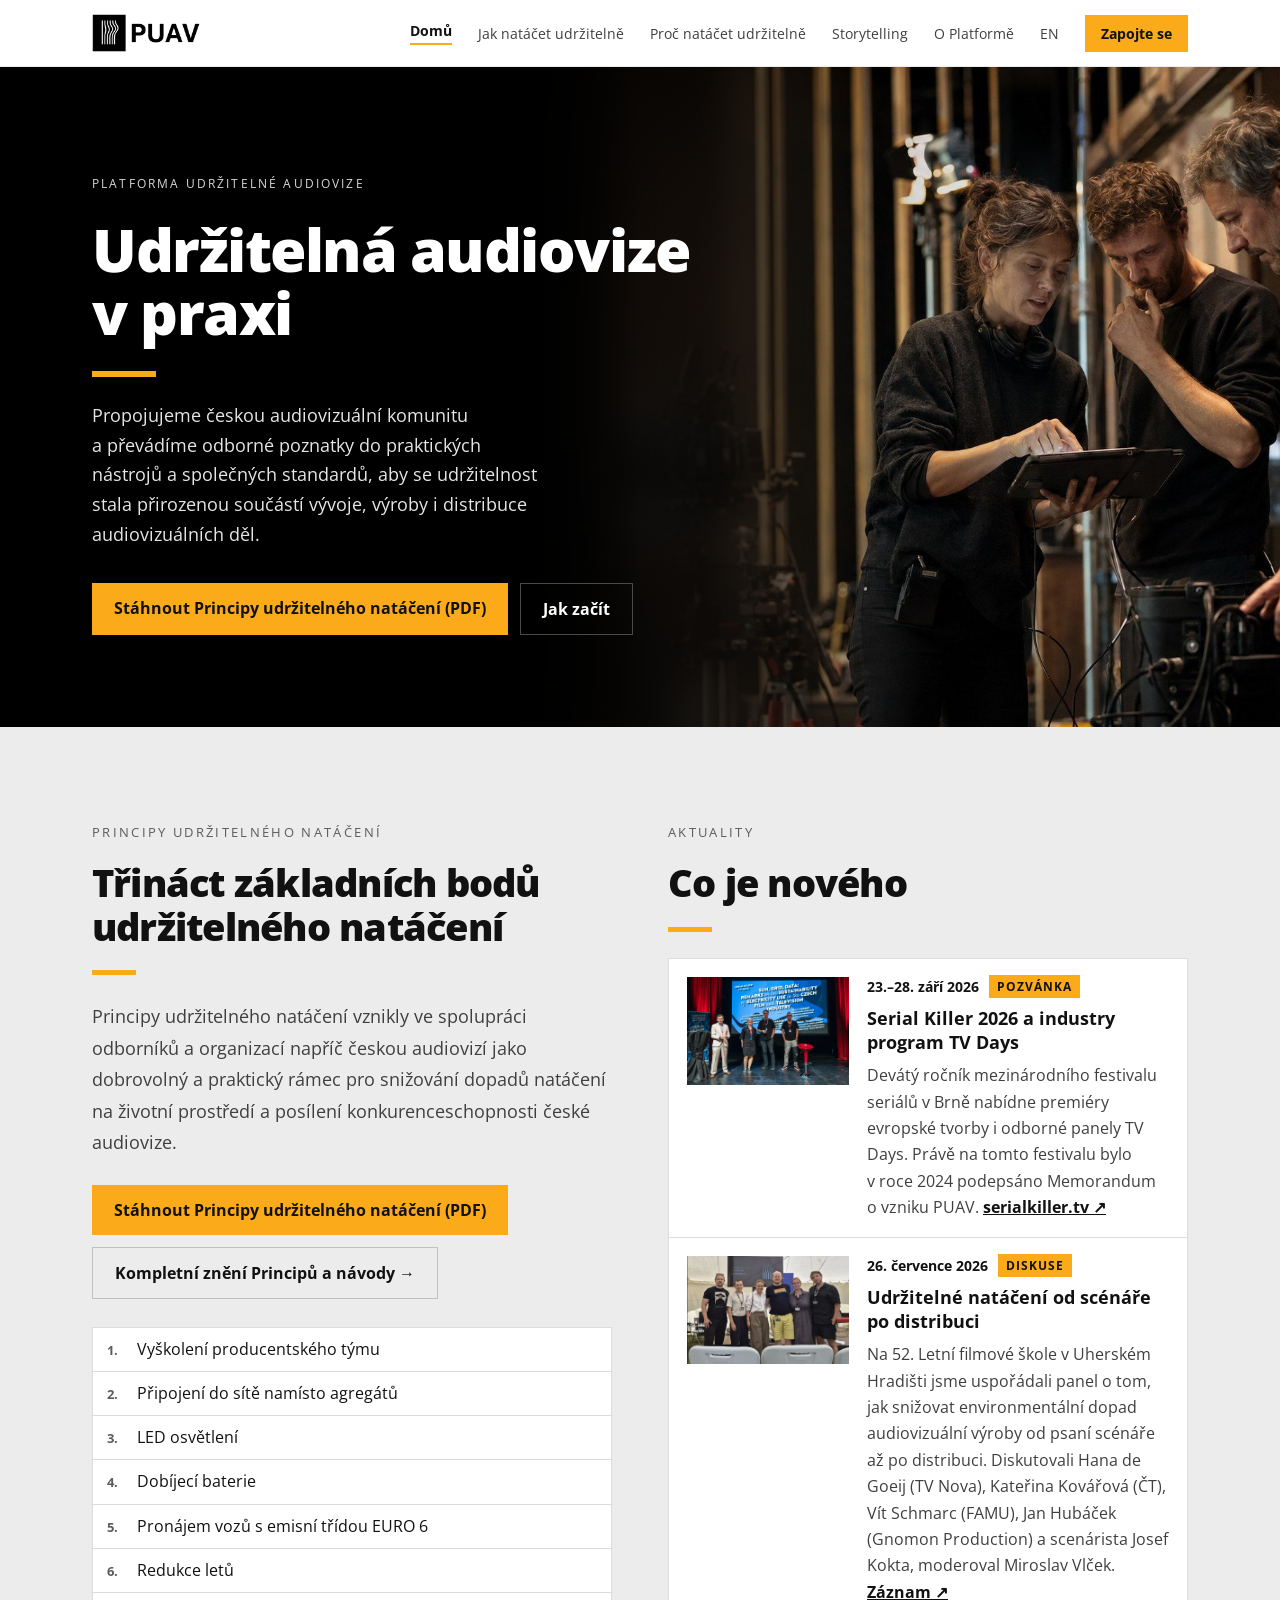
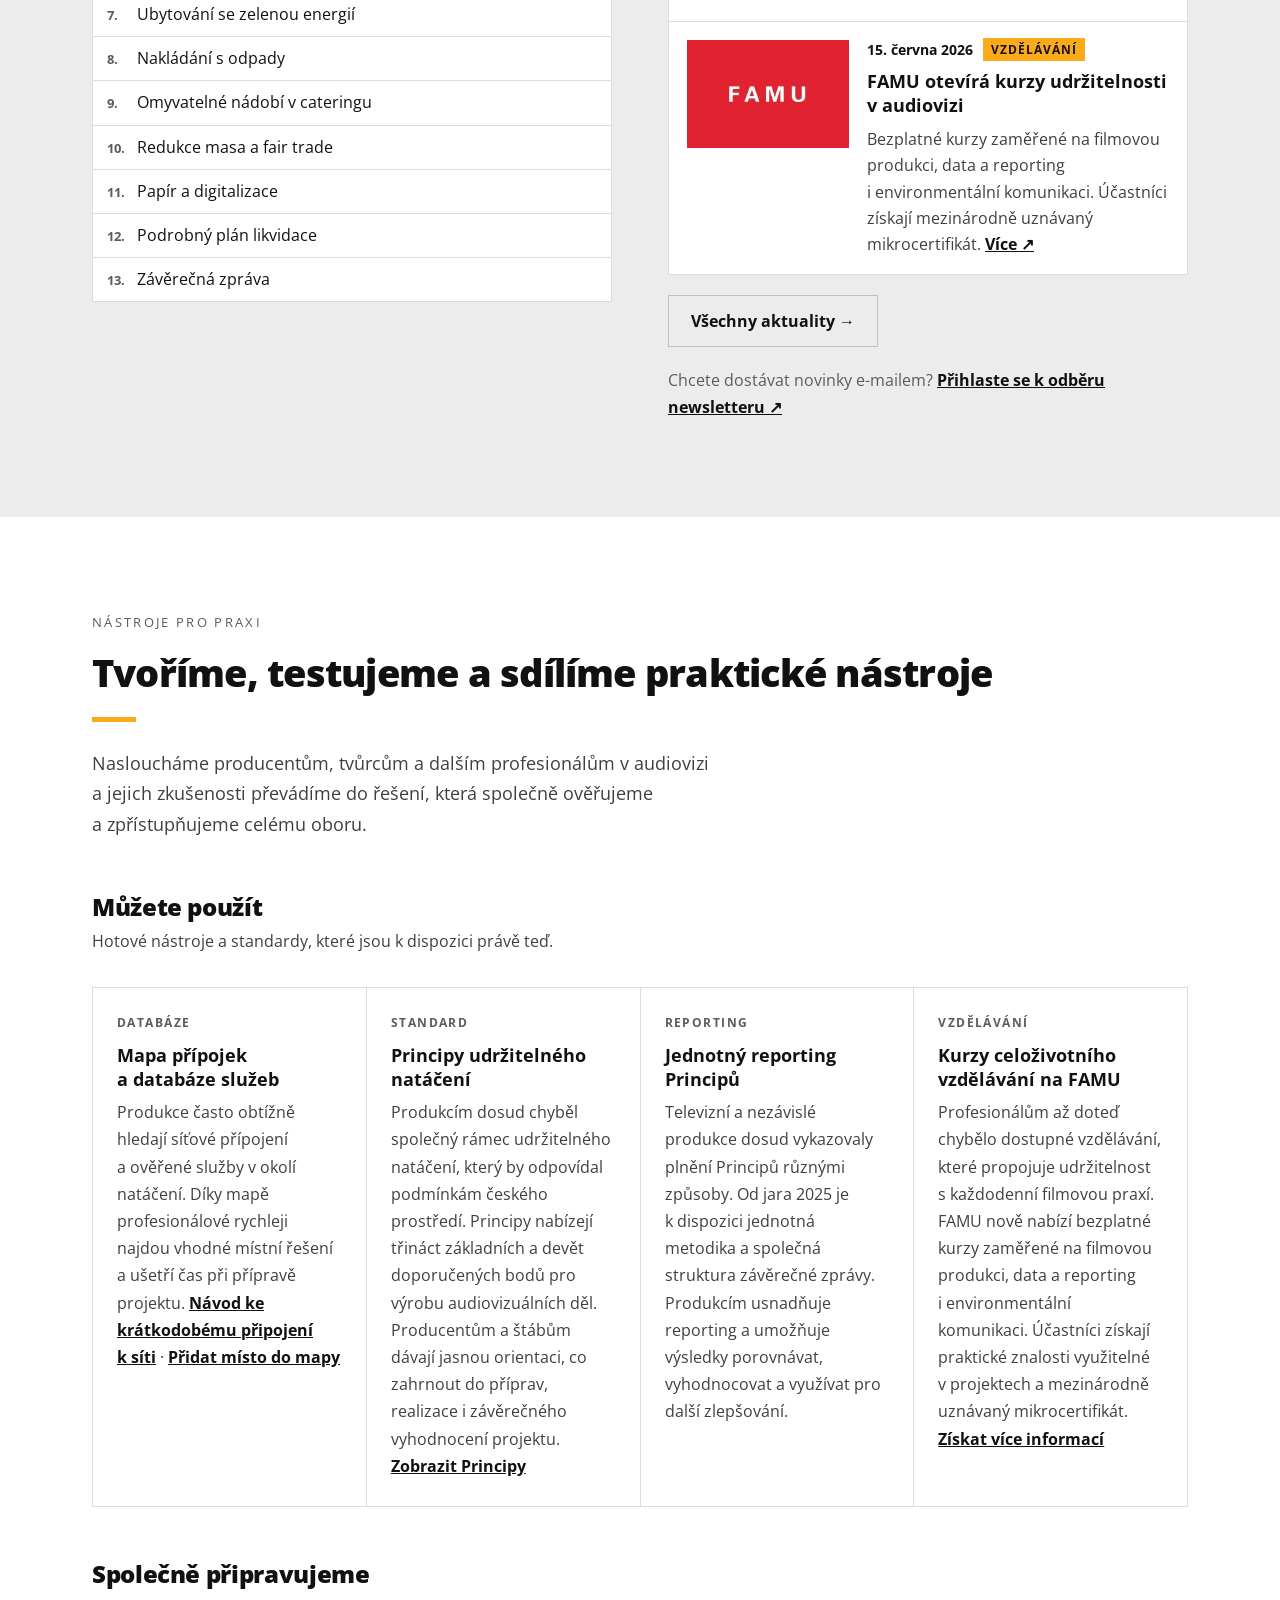
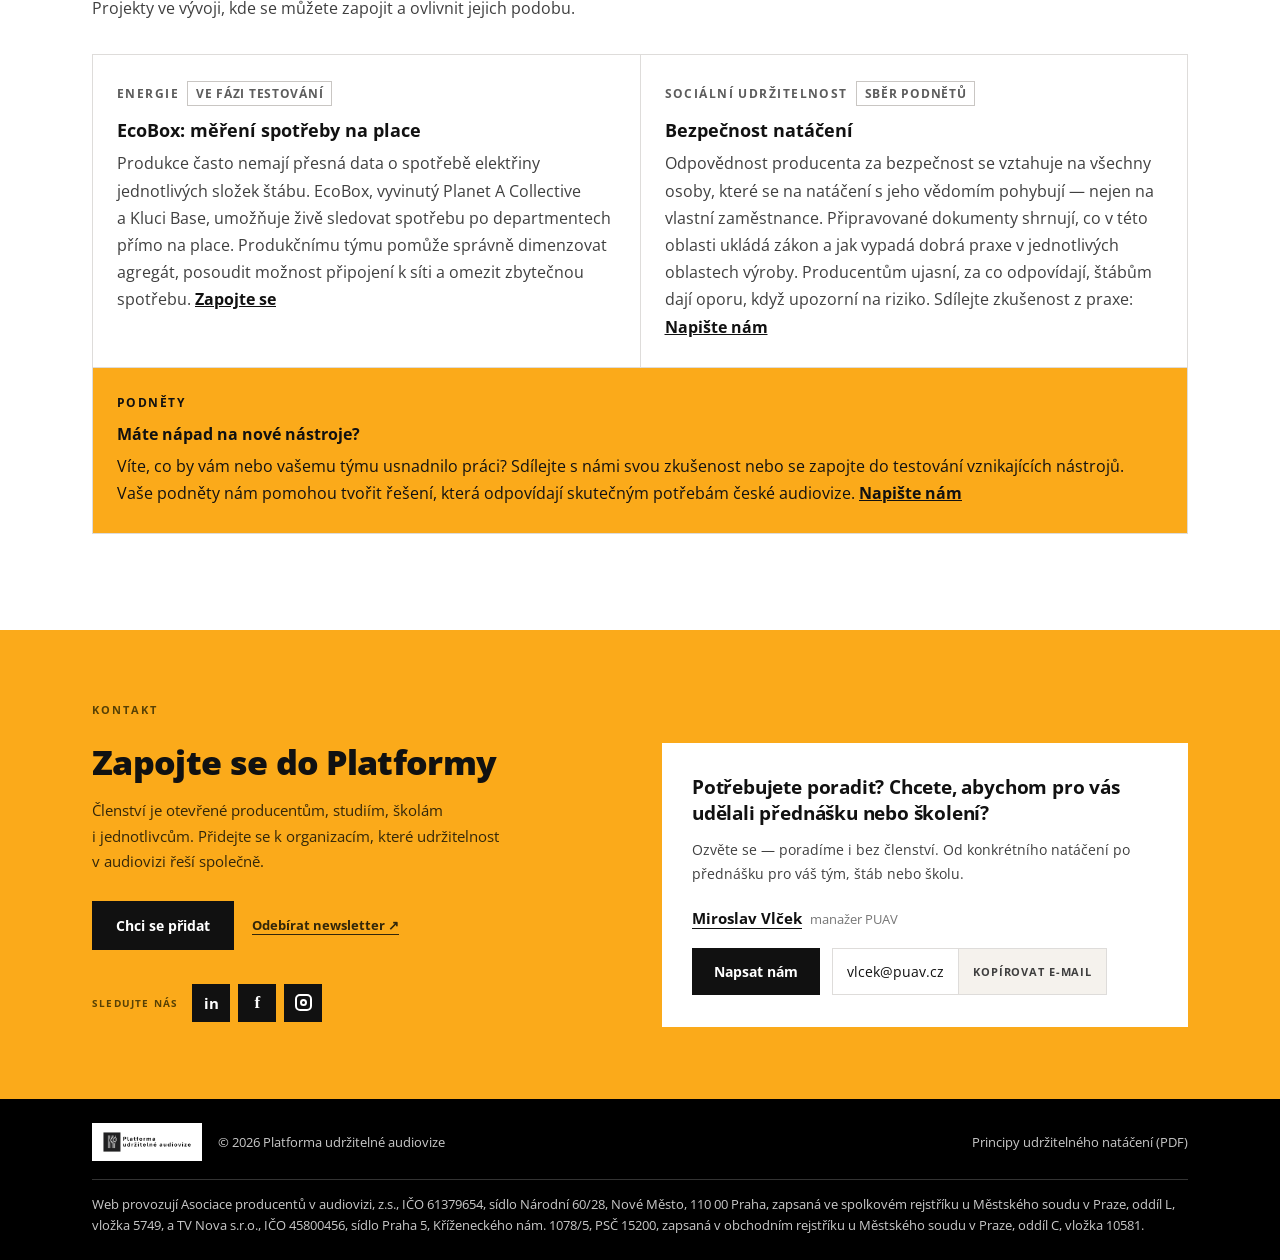
==== commit 151ab474: "Patička: údaje o provozovatelích podle rejstříku (CZ), kratší věta v EN - CZ: APA a TV Nova s IČO, s" ====
--- a/docs/index.html
+++ b/docs/index.html
@@ -322,7 +322,7 @@
     </div>
     <a href="ke-stazeni/principy-udrzitelneho-nataceni-cz.pdf" download="Principy udrzitelneho nataceni CZ.pdf" style="font-size: 13px; color: rgb(201, 201, 201); text-decoration: none;">Principy udržitelného natáčení (PDF)</a>
   
-    <p style="flex-basis: 100%; font-size: 13px; line-height: 1.6; color: rgb(201, 201, 201); border-top: 1px solid rgb(51, 51, 51); padding-top: 14px;">Stránky provozuje Asociace producentů v&nbsp;audiovizi a&nbsp;TV Nova jako pokračování projektu greenfilming.cz.</p>
+    <p style="flex-basis: 100%; font-size: 13px; line-height: 1.6; color: rgb(201, 201, 201); border-top: 1px solid rgb(51, 51, 51); padding-top: 14px;">Web provozují Asociace producentů v&nbsp;audiovizi, z.s., IČO&nbsp;61379654, sídlo Národní 60/28, Nové Město, 110&nbsp;00 Praha, zapsaná ve spolkovém rejstříku u&nbsp;Městského soudu v&nbsp;Praze, oddíl&nbsp;L, vložka&nbsp;5749, a&nbsp;TV Nova s.r.o., IČO&nbsp;45800456, sídlo Praha&nbsp;5, Kříženeckého nám. 1078/5, PSČ&nbsp;15200, zapsaná v&nbsp;obchodním rejstříku u&nbsp;Městského soudu v&nbsp;Praze, oddíl&nbsp;C, vložka&nbsp;10581.</p>
   </div></footer>
 </div>
 <dialog id="kontakt-dialog" class="contact-dialog" aria-labelledby="kontakt-dialog-title">
